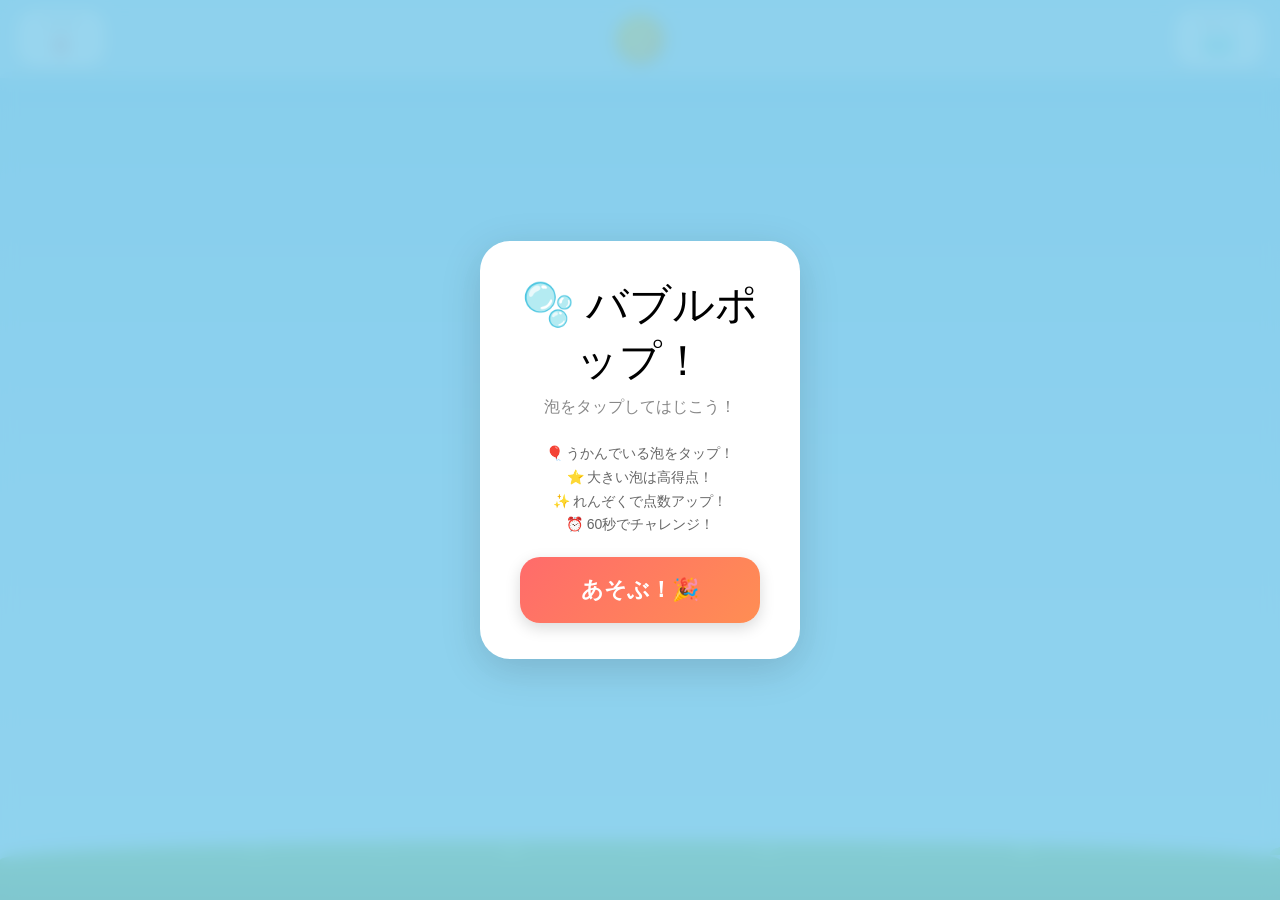
==== index.html @ 25ebb333 "子供向けバブルポップゲームを追加 スマホで遊べるタップ式ゲーム。60秒制限・5段階レベル・ コンボボーナス・ベストスコア保存機能付き。  https://claude.ai/code/session_" ====
<!DOCTYPE html>
<html lang="ja">
<head>
  <meta charset="UTF-8">
  <meta name="viewport" content="width=device-width, initial-scale=1.0, maximum-scale=1.0, user-scalable=no">
  <title>バブルポップ！</title>
  <style>
    * {
      margin: 0;
      padding: 0;
      box-sizing: border-box;
      -webkit-tap-highlight-color: transparent;
      user-select: none;
    }

    body {
      overflow: hidden;
      background: linear-gradient(180deg, #87CEEB 0%, #B0E0FF 50%, #C8F0FF 100%);
      font-family: 'Comic Sans MS', 'Chalkboard SE', cursive, sans-serif;
      height: 100dvh;
      width: 100vw;
    }

    #game-container {
      position: relative;
      width: 100vw;
      height: 100dvh;
      overflow: hidden;
    }

    /* 雲の背景 */
    .cloud {
      position: absolute;
      background: white;
      border-radius: 50px;
      opacity: 0.7;
      animation: driftCloud linear infinite;
    }
    .cloud::before, .cloud::after {
      content: '';
      position: absolute;
      background: white;
      border-radius: 50%;
    }
    .cloud::before {
      width: 60%;
      height: 180%;
      top: -70%;
      left: 15%;
    }
    .cloud::after {
      width: 40%;
      height: 140%;
      top: -55%;
      right: 15%;
    }
    @keyframes driftCloud {
      from { transform: translateX(-200px); }
      to   { transform: translateX(calc(100vw + 200px)); }
    }

    /* HUDバー */
    #hud {
      position: absolute;
      top: 0;
      left: 0;
      right: 0;
      z-index: 100;
      display: flex;
      justify-content: space-between;
      align-items: center;
      padding: 10px 16px;
      background: rgba(255,255,255,0.4);
      backdrop-filter: blur(6px);
    }
    #score-box, #timer-box {
      background: white;
      border-radius: 20px;
      padding: 6px 18px;
      box-shadow: 0 3px 8px rgba(0,0,0,0.15);
      text-align: center;
      min-width: 90px;
    }
    .hud-label {
      font-size: 11px;
      color: #888;
      font-weight: bold;
      text-transform: uppercase;
      letter-spacing: 1px;
    }
    #score {
      font-size: 28px;
      font-weight: bold;
      color: #FF6B6B;
      line-height: 1.1;
    }
    #timer {
      font-size: 28px;
      font-weight: bold;
      color: #4ECDC4;
      line-height: 1.1;
    }
    #timer.urgent {
      color: #FF3B3B;
      animation: pulse 0.5s infinite alternate;
    }
    @keyframes pulse {
      from { transform: scale(1); }
      to   { transform: scale(1.2); }
    }

    /* レベルバッジ */
    #level-badge {
      background: linear-gradient(135deg, #FFD700, #FFA500);
      color: white;
      border-radius: 50%;
      width: 48px;
      height: 48px;
      display: flex;
      flex-direction: column;
      align-items: center;
      justify-content: center;
      box-shadow: 0 3px 8px rgba(0,0,0,0.2);
      font-size: 9px;
      font-weight: bold;
    }
    #level-num {
      font-size: 18px;
      line-height: 1;
    }

    /* 泡 */
    .bubble {
      position: absolute;
      border-radius: 50%;
      cursor: pointer;
      display: flex;
      align-items: center;
      justify-content: center;
      font-size: 2em;
      box-shadow: inset -4px -4px 12px rgba(255,255,255,0.6),
                  inset 4px 4px 12px rgba(0,0,0,0.08),
                  0 4px 15px rgba(0,0,0,0.12);
      transition: transform 0.1s;
      animation: floatUp linear forwards;
      will-change: transform;
    }
    .bubble:active {
      transform: scale(0.9);
    }
    @keyframes floatUp {
      0%   { bottom: -120px; opacity: 0; }
      10%  { opacity: 1; }
      90%  { opacity: 1; }
      100% { bottom: 110%; opacity: 0; }
    }

    /* ポップエフェクト */
    .pop-effect {
      position: absolute;
      pointer-events: none;
      font-size: 2em;
      z-index: 200;
      animation: popOut 0.6s ease-out forwards;
    }
    @keyframes popOut {
      0%   { transform: scale(0.5); opacity: 1; }
      60%  { transform: scale(1.5); opacity: 1; }
      100% { transform: scale(2); opacity: 0; }
    }
    .score-pop {
      position: absolute;
      pointer-events: none;
      font-size: 22px;
      font-weight: bold;
      color: #FF6B6B;
      text-shadow: 0 2px 4px rgba(0,0,0,0.3);
      z-index: 201;
      animation: scoreFly 0.8s ease-out forwards;
    }
    @keyframes scoreFly {
      0%   { transform: translateY(0) scale(1); opacity: 1; }
      100% { transform: translateY(-60px) scale(1.3); opacity: 0; }
    }

    /* スタート画面 */
    #start-screen, #gameover-screen {
      position: absolute;
      inset: 0;
      z-index: 300;
      display: flex;
      flex-direction: column;
      align-items: center;
      justify-content: center;
      background: rgba(135, 206, 235, 0.85);
      backdrop-filter: blur(8px);
    }
    .screen-card {
      background: white;
      border-radius: 30px;
      padding: 36px 40px;
      text-align: center;
      box-shadow: 0 10px 40px rgba(0,0,0,0.15);
      max-width: 320px;
      width: 88%;
    }
    .screen-title {
      font-size: 42px;
      margin-bottom: 8px;
    }
    .screen-subtitle {
      font-size: 16px;
      color: #888;
      margin-bottom: 24px;
    }
    .big-btn {
      display: block;
      width: 100%;
      padding: 18px;
      border: none;
      border-radius: 20px;
      font-size: 22px;
      font-family: inherit;
      font-weight: bold;
      cursor: pointer;
      margin-top: 12px;
      box-shadow: 0 5px 15px rgba(0,0,0,0.15);
      transition: transform 0.1s, box-shadow 0.1s;
    }
    .big-btn:active {
      transform: scale(0.97);
      box-shadow: 0 2px 8px rgba(0,0,0,0.15);
    }
    .btn-start {
      background: linear-gradient(135deg, #FF6B6B, #FF8E53);
      color: white;
    }
    .btn-retry {
      background: linear-gradient(135deg, #4ECDC4, #44A9A2);
      color: white;
    }
    .result-score {
      font-size: 56px;
      font-weight: bold;
      color: #FF6B6B;
      line-height: 1;
    }
    .result-label {
      font-size: 14px;
      color: #aaa;
      margin-bottom: 4px;
    }
    .result-best {
      font-size: 18px;
      color: #FFD700;
      margin: 8px 0 0;
    }
    .medal {
      font-size: 48px;
      margin: 8px 0;
    }
    .instructions {
      font-size: 14px;
      color: #666;
      line-height: 1.7;
      margin: 12px 0 20px;
    }

    /* コンボ表示 */
    #combo-display {
      position: absolute;
      top: 80px;
      left: 50%;
      transform: translateX(-50%);
      z-index: 150;
      font-size: 28px;
      font-weight: bold;
      color: #FF6B6B;
      text-shadow: 0 2px 8px rgba(0,0,0,0.2);
      pointer-events: none;
      opacity: 0;
      transition: opacity 0.3s;
    }
    #combo-display.show {
      opacity: 1;
    }

    /* 草地 */
    #grass {
      position: absolute;
      bottom: 0;
      left: 0;
      right: 0;
      height: 60px;
      background: linear-gradient(180deg, #7EC850 0%, #5BA032 100%);
      border-radius: 50% 50% 0 0 / 20px 20px 0 0;
      z-index: 50;
    }
    #grass::before {
      content: '';
      position: absolute;
      top: -15px;
      left: 0; right: 0;
      height: 30px;
      background: radial-gradient(ellipse 20px 15px at 10% 100%, #7EC850 50%, transparent 51%),
                  radial-gradient(ellipse 20px 15px at 20% 100%, #8ED860 50%, transparent 51%),
                  radial-gradient(ellipse 20px 15px at 30% 100%, #7EC850 50%, transparent 51%),
                  radial-gradient(ellipse 20px 15px at 40% 100%, #9AE870 50%, transparent 51%),
                  radial-gradient(ellipse 20px 15px at 50% 100%, #7EC850 50%, transparent 51%),
                  radial-gradient(ellipse 20px 15px at 60% 100%, #8ED860 50%, transparent 51%),
                  radial-gradient(ellipse 20px 15px at 70% 100%, #7EC850 50%, transparent 51%),
                  radial-gradient(ellipse 20px 15px at 80% 100%, #9AE870 50%, transparent 51%),
                  radial-gradient(ellipse 20px 15px at 90% 100%, #7EC850 50%, transparent 51%),
                  radial-gradient(ellipse 20px 15px at 100% 100%, #8ED860 50%, transparent 51%);
    }
  </style>
</head>
<body>
<div id="game-container">

  <!-- 草地 -->
  <div id="grass"></div>

  <!-- HUD -->
  <div id="hud">
    <div id="score-box">
      <div class="hud-label">スコア</div>
      <div id="score">0</div>
    </div>
    <div id="level-badge">
      <div style="font-size:9px">Lv</div>
      <div id="level-num">1</div>
    </div>
    <div id="timer-box">
      <div class="hud-label">のこり</div>
      <div id="timer">60</div>
    </div>
  </div>

  <!-- コンボ -->
  <div id="combo-display"></div>

  <!-- スタート画面 -->
  <div id="start-screen">
    <div class="screen-card">
      <div class="screen-title">🫧 バブルポップ！</div>
      <div class="screen-subtitle">泡をタップしてはじこう！</div>
      <div class="instructions">
        🎈 うかんでいる泡をタップ！<br>
        ⭐ 大きい泡は高得点！<br>
        ✨ れんぞくで点数アップ！<br>
        ⏰ 60秒でチャレンジ！
      </div>
      <button class="big-btn btn-start" onclick="startGame()">あそぶ！🎉</button>
    </div>
  </div>

  <!-- ゲームオーバー画面 -->
  <div id="gameover-screen" style="display:none">
    <div class="screen-card">
      <div class="medal" id="result-medal">🥇</div>
      <div class="result-label">スコア</div>
      <div class="result-score" id="result-score">0</div>
      <div class="result-best" id="result-best"></div>
      <button class="big-btn btn-retry" onclick="startGame()">もう一度！🔄</button>
      <button class="big-btn btn-start" style="margin-top:8px;background:linear-gradient(135deg,#FF6B6B,#FF8E53)" onclick="showStart()">タイトルへ 🏠</button>
    </div>
  </div>

</div>

<script>
// ── 定数 ──────────────────────────────────────────
const GAME_TIME = 60;
const EMOJIS = ['🌸','⭐','🍭','🌈','🦋','🐸','🌻','🍎','🐶','🐱','🎀','🍩','🦄','🎸','🏀'];
const BUBBLE_COLORS = [
  ['#FF6B6B','#FF8E8E'],['#FFD700','#FFE566'],['#4ECDC4','#7EDEDA'],
  ['#FF9F7F','#FFBE9F'],['#C77DFF','#D9A0FF'],['#74D7CB','#9FE5DF'],
  ['#FF85A2','#FFB3C6'],['#5BC8F5','#8CDBF8'],
];

// ── 状態 ──────────────────────────────────────────
let score = 0, timeLeft = GAME_TIME, level = 1;
let timerInterval = null, spawnInterval = null;
let bubbles = [], combo = 0, comboTimer = null;
let bestScore = parseInt(localStorage.getItem('bubbleBest') || '0');
let running = false;

// ── AudioContext（サウンド） ───────────────────────
let audioCtx = null;
function getAudio() {
  if (!audioCtx) audioCtx = new (window.AudioContext || window.webkitAudioContext)();
  return audioCtx;
}
function playPop(freq = 600) {
  try {
    const ctx = getAudio();
    const osc = ctx.createOscillator();
    const gain = ctx.createGain();
    osc.connect(gain); gain.connect(ctx.destination);
    osc.type = 'sine';
    osc.frequency.setValueAtTime(freq, ctx.currentTime);
    osc.frequency.exponentialRampToValueAtTime(freq * 1.8, ctx.currentTime + 0.05);
    gain.gain.setValueAtTime(0.3, ctx.currentTime);
    gain.gain.exponentialRampToValueAtTime(0.001, ctx.currentTime + 0.2);
    osc.start(ctx.currentTime);
    osc.stop(ctx.currentTime + 0.2);
  } catch {}
}
function playCombo() {
  try {
    const ctx = getAudio();
    [523, 659, 784, 1047].forEach((f, i) => {
      const osc = ctx.createOscillator();
      const gain = ctx.createGain();
      osc.connect(gain); gain.connect(ctx.destination);
      osc.type = 'triangle';
      osc.frequency.setValueAtTime(f, ctx.currentTime + i * 0.07);
      gain.gain.setValueAtTime(0.2, ctx.currentTime + i * 0.07);
      gain.gain.exponentialRampToValueAtTime(0.001, ctx.currentTime + i * 0.07 + 0.15);
      osc.start(ctx.currentTime + i * 0.07);
      osc.stop(ctx.currentTime + i * 0.07 + 0.15);
    });
  } catch {}
}
function playGameOver() {
  try {
    const ctx = getAudio();
    [523, 415, 330, 262].forEach((f, i) => {
      const osc = ctx.createOscillator();
      const gain = ctx.createGain();
      osc.connect(gain); gain.connect(ctx.destination);
      osc.type = 'sawtooth';
      osc.frequency.setValueAtTime(f, ctx.currentTime + i * 0.15);
      gain.gain.setValueAtTime(0.15, ctx.currentTime + i * 0.15);
      gain.gain.exponentialRampToValueAtTime(0.001, ctx.currentTime + i * 0.15 + 0.3);
      osc.start(ctx.currentTime + i * 0.15);
      osc.stop(ctx.currentTime + i * 0.15 + 0.3);
    });
  } catch {}
}

// ── 雲生成 ────────────────────────────────────────
function makeClouds() {
  for (let i = 0; i < 4; i++) {
    const c = document.createElement('div');
    c.className = 'cloud';
    const w = 80 + Math.random() * 80;
    c.style.cssText = `
      width:${w}px; height:${w * 0.35}px;
      top:${10 + Math.random() * 30}%;
      left:-${w + 20}px;
      animation-duration:${20 + Math.random() * 20}s;
      animation-delay:${-Math.random() * 20}s;
    `;
    document.getElementById('game-container').appendChild(c);
  }
}
makeClouds();

// ── ゲーム開始 ────────────────────────────────────
function startGame() {
  score = 0; timeLeft = GAME_TIME; level = 1; combo = 0;
  running = true;
  document.getElementById('score').textContent = '0';
  document.getElementById('timer').textContent = GAME_TIME;
  document.getElementById('timer').classList.remove('urgent');
  document.getElementById('level-num').textContent = '1';
  document.getElementById('start-screen').style.display = 'none';
  document.getElementById('gameover-screen').style.display = 'none';

  // 既存の泡を削除
  document.querySelectorAll('.bubble').forEach(b => b.remove());
  bubbles = [];

  clearInterval(timerInterval);
  clearInterval(spawnInterval);

  timerInterval = setInterval(tickTimer, 1000);
  scheduleSpawn();
}

function showStart() {
  running = false;
  clearInterval(timerInterval);
  clearInterval(spawnInterval);
  document.querySelectorAll('.bubble').forEach(b => b.remove());
  bubbles = [];
  document.getElementById('gameover-screen').style.display = 'none';
  document.getElementById('start-screen').style.display = 'flex';
}

// ── タイマー ──────────────────────────────────────
function tickTimer() {
  timeLeft--;
  const el = document.getElementById('timer');
  el.textContent = timeLeft;
  if (timeLeft <= 10) el.classList.add('urgent');
  updateLevel();
  if (timeLeft <= 0) endGame();
}

function updateLevel() {
  level = Math.min(5, Math.floor((GAME_TIME - timeLeft) / 15) + 1);
  document.getElementById('level-num').textContent = level;
}

// ── 泡スポーン ────────────────────────────────────
function scheduleSpawn() {
  spawnBubble();
  const delay = Math.max(400, 1200 - level * 150);
  spawnInterval = setTimeout(() => {
    if (running) scheduleSpawn();
  }, delay + Math.random() * 300);
}

function spawnBubble() {
  if (!running) return;
  const container = document.getElementById('game-container');
  const size = pickSize();
  const [c1, c2] = BUBBLE_COLORS[Math.floor(Math.random() * BUBBLE_COLORS.length)];
  const emoji = EMOJIS[Math.floor(Math.random() * EMOJIS.length)];
  const duration = Math.max(2.5, 6 - level * 0.5) + Math.random() * 2;
  const leftPct = 5 + Math.random() * 80;

  const b = document.createElement('div');
  b.className = 'bubble';
  b.style.cssText = `
    width:${size}px; height:${size}px;
    left:${leftPct}%;
    background: radial-gradient(circle at 35% 35%, white 0%, ${c1} 40%, ${c2} 100%);
    font-size:${size * 0.42}px;
    animation-duration:${duration}s;
  `;
  b.textContent = emoji;
  b.dataset.points = sizeToPoints(size);
  b.addEventListener('pointerdown', onBubblePop, { passive: true });
  b.addEventListener('animationend', () => {
    b.remove();
    bubbles = bubbles.filter(x => x !== b);
    if (running && combo > 0) {
      combo = 0;
      showCombo(0);
    }
  });

  container.appendChild(b);
  bubbles.push(b);
}

function pickSize() {
  const rand = Math.random();
  if (rand < 0.15) return 90 + Math.floor(Math.random() * 30); // 大 (少ない)
  if (rand < 0.55) return 60 + Math.floor(Math.random() * 20); // 中
  return 40 + Math.floor(Math.random() * 15);                   // 小 (多い)
}

function sizeToPoints(size) {
  if (size >= 90) return 1;
  if (size >= 60) return 3;
  return 5;
}

// ── 泡をタップ ────────────────────────────────────
function onBubblePop(e) {
  e.stopPropagation();
  if (!running) return;
  const b = e.currentTarget;
  const rect = b.getBoundingClientRect();
  const cx = rect.left + rect.width / 2;
  const cy = rect.top + rect.height / 2;

  b.removeEventListener('pointerdown', onBubblePop);
  b.remove();
  bubbles = bubbles.filter(x => x !== b);

  combo++;
  clearTimeout(comboTimer);
  comboTimer = setTimeout(() => { combo = 0; showCombo(0); }, 1200);

  const pts = parseInt(b.dataset.points) * (combo >= 5 ? 3 : combo >= 3 ? 2 : 1);
  score += pts;
  document.getElementById('score').textContent = score;

  // エフェクト
  showPopEffect(cx, cy, b.textContent);
  showScorePop(cx, cy, pts, combo);
  playPop(400 + combo * 40);

  if (combo >= 3) {
    showCombo(combo);
    if (combo % 3 === 0) playCombo();
  }
}

function showPopEffect(x, y, emoji) {
  const el = document.createElement('div');
  el.className = 'pop-effect';
  el.textContent = emoji;
  el.style.cssText = `left:${x - 20}px; top:${y - 20}px;`;
  document.getElementById('game-container').appendChild(el);
  el.addEventListener('animationend', () => el.remove());
}

function showScorePop(x, y, pts, combo) {
  const el = document.createElement('div');
  el.className = 'score-pop';
  const bonus = combo >= 5 ? ' x3🔥' : combo >= 3 ? ' x2✨' : '';
  el.textContent = `+${pts}${bonus}`;
  el.style.cssText = `left:${x - 20}px; top:${y - 30}px;`;
  if (combo >= 3) {
    el.style.color = combo >= 5 ? '#FF3B3B' : '#FF9F00';
    el.style.fontSize = '26px';
  }
  document.getElementById('game-container').appendChild(el);
  el.addEventListener('animationend', () => el.remove());
}

function showCombo(n) {
  const el = document.getElementById('combo-display');
  if (n < 3) { el.classList.remove('show'); return; }
  el.textContent = n >= 10 ? `🔥 ${n} コンボ！！` : n >= 5 ? `✨ ${n} コンボ！` : `${n} コンボ`;
  el.classList.add('show');
}

// ── ゲーム終了 ────────────────────────────────────
function endGame() {
  running = false;
  clearInterval(timerInterval);
  clearInterval(spawnInterval);
  playGameOver();

  const isNew = score > bestScore;
  if (isNew) {
    bestScore = score;
    localStorage.setItem('bubbleBest', bestScore);
  }

  document.getElementById('result-score').textContent = score;
  document.getElementById('result-best').textContent =
    isNew ? `🎊 新記録！` : `ベスト: ${bestScore}`;
  document.getElementById('result-medal').textContent =
    score >= 300 ? '🥇' : score >= 150 ? '🥈' : score >= 50 ? '🥉' : '🎮';

  setTimeout(() => {
    document.getElementById('gameover-screen').style.display = 'flex';
  }, 600);
}
</script>
</body>
</html>
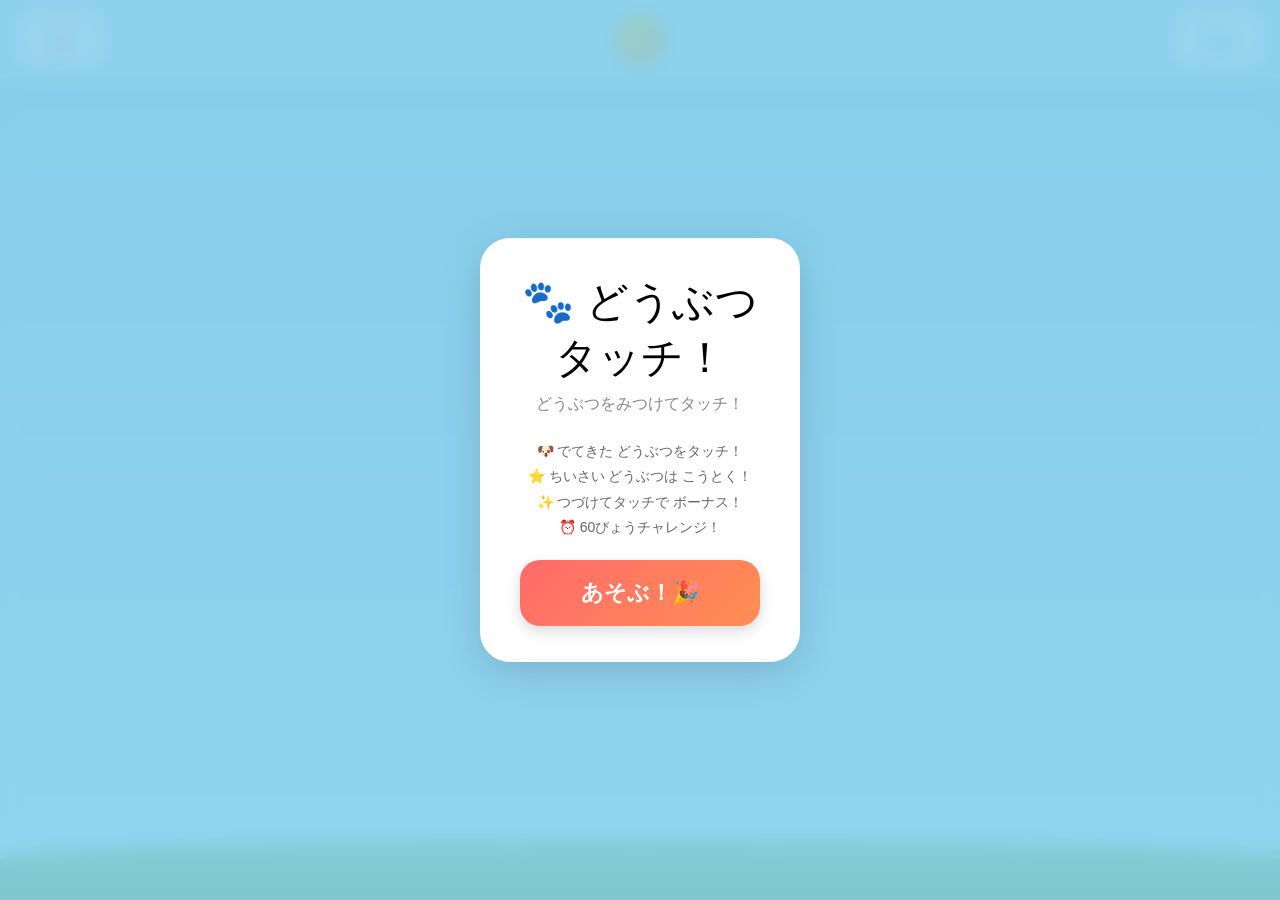
==== commit 67c0fdac: "泡タップ→動物タッチゲームにリニューアル 30種類の動物絵文字カードが跳ねながら登場し、 タップするとハートが飛び散るエフェクトに変更。 動物名（ひらがな）をカードに表示。  https://clau" ====
--- a/index.html
+++ b/index.html
@@ -3,7 +3,7 @@
 <head>
   <meta charset="UTF-8">
   <meta name="viewport" content="width=device-width, initial-scale=1.0, maximum-scale=1.0, user-scalable=no">
-  <title>バブルポップ！</title>
+  <title>どうぶつタッチ！</title>
   <style>
     * {
       margin: 0;
@@ -43,16 +43,12 @@
       border-radius: 50%;
     }
     .cloud::before {
-      width: 60%;
-      height: 180%;
-      top: -70%;
-      left: 15%;
+      width: 60%; height: 180%;
+      top: -70%; left: 15%;
     }
     .cloud::after {
-      width: 40%;
-      height: 140%;
-      top: -55%;
-      right: 15%;
+      width: 40%; height: 140%;
+      top: -55%; right: 15%;
     }
     @keyframes driftCloud {
       from { transform: translateX(-200px); }
@@ -62,9 +58,7 @@
     /* HUDバー */
     #hud {
       position: absolute;
-      top: 0;
-      left: 0;
-      right: 0;
+      top: 0; left: 0; right: 0;
       z-index: 100;
       display: flex;
       justify-content: space-between;
@@ -114,8 +108,7 @@
       background: linear-gradient(135deg, #FFD700, #FFA500);
       color: white;
       border-radius: 50%;
-      width: 48px;
-      height: 48px;
+      width: 48px; height: 48px;
       display: flex;
       flex-direction: column;
       align-items: center;
@@ -124,49 +117,70 @@
       font-size: 9px;
       font-weight: bold;
     }
-    #level-num {
-      font-size: 18px;
-      line-height: 1;
-    }
-
-    /* 泡 */
-    .bubble {
-      position: absolute;
-      border-radius: 50%;
+    #level-num { font-size: 18px; line-height: 1; }
+
+    /* 動物カード */
+    .animal-card {
+      position: absolute;
+      border-radius: 20px;
       cursor: pointer;
       display: flex;
+      flex-direction: column;
       align-items: center;
       justify-content: center;
-      font-size: 2em;
-      box-shadow: inset -4px -4px 12px rgba(255,255,255,0.6),
-                  inset 4px 4px 12px rgba(0,0,0,0.08),
-                  0 4px 15px rgba(0,0,0,0.12);
+      background: white;
+      box-shadow: 0 6px 20px rgba(0,0,0,0.18);
       transition: transform 0.1s;
-      animation: floatUp linear forwards;
+      animation: jumpIn ease-out forwards;
       will-change: transform;
-    }
-    .bubble:active {
-      transform: scale(0.9);
-    }
-    @keyframes floatUp {
-      0%   { bottom: -120px; opacity: 0; }
-      10%  { opacity: 1; }
-      90%  { opacity: 1; }
+      padding: 6px 4px 4px;
+      gap: 2px;
+    }
+    .animal-card:active {
+      transform: scale(0.88) rotate(-3deg);
+    }
+    .animal-emoji {
+      line-height: 1;
+    }
+    .animal-name {
+      font-weight: bold;
+      color: #555;
+      white-space: nowrap;
+    }
+
+    @keyframes jumpIn {
+      0%   { bottom: -140px; opacity: 0; transform: scale(0.5) rotate(-8deg); }
+      12%  { opacity: 1; transform: scale(1.15) rotate(4deg); }
+      22%  { transform: scale(0.95) rotate(-2deg); }
+      30%  { transform: scale(1.05) rotate(1deg); }
+      38%  { transform: scale(1) rotate(0deg); }
+      80%  { opacity: 1; }
       100% { bottom: 110%; opacity: 0; }
     }
 
-    /* ポップエフェクト */
-    .pop-effect {
+    /* タップエフェクト */
+    .heart-particle {
       position: absolute;
       pointer-events: none;
-      font-size: 2em;
       z-index: 200;
-      animation: popOut 0.6s ease-out forwards;
-    }
-    @keyframes popOut {
-      0%   { transform: scale(0.5); opacity: 1; }
-      60%  { transform: scale(1.5); opacity: 1; }
-      100% { transform: scale(2); opacity: 0; }
+      font-size: 22px;
+      animation: heartFly 0.7s ease-out forwards;
+    }
+    @keyframes heartFly {
+      0%   { transform: translate(0, 0) scale(0.5); opacity: 1; }
+      100% { transform: translate(var(--dx), var(--dy)) scale(1.2); opacity: 0; }
+    }
+    .animal-tap-effect {
+      position: absolute;
+      pointer-events: none;
+      z-index: 200;
+      font-size: 2.2em;
+      animation: tapBurst 0.55s ease-out forwards;
+    }
+    @keyframes tapBurst {
+      0%   { transform: scale(0.6); opacity: 1; }
+      50%  { transform: scale(1.6); opacity: 1; }
+      100% { transform: scale(2.2); opacity: 0; }
     }
     .score-pop {
       position: absolute;
@@ -176,14 +190,14 @@
       color: #FF6B6B;
       text-shadow: 0 2px 4px rgba(0,0,0,0.3);
       z-index: 201;
-      animation: scoreFly 0.8s ease-out forwards;
+      animation: scoreFly 0.9s ease-out forwards;
     }
     @keyframes scoreFly {
       0%   { transform: translateY(0) scale(1); opacity: 1; }
-      100% { transform: translateY(-60px) scale(1.3); opacity: 0; }
-    }
-
-    /* スタート画面 */
+      100% { transform: translateY(-65px) scale(1.3); opacity: 0; }
+    }
+
+    /* スタート画面 / ゲームオーバー画面 */
     #start-screen, #gameover-screen {
       position: absolute;
       inset: 0;
@@ -204,15 +218,8 @@
       max-width: 320px;
       width: 88%;
     }
-    .screen-title {
-      font-size: 42px;
-      margin-bottom: 8px;
-    }
-    .screen-subtitle {
-      font-size: 16px;
-      color: #888;
-      margin-bottom: 24px;
-    }
+    .screen-title  { font-size: 42px; margin-bottom: 8px; }
+    .screen-subtitle { font-size: 16px; color: #888; margin-bottom: 24px; }
     .big-btn {
       display: block;
       width: 100%;
@@ -227,50 +234,19 @@
       box-shadow: 0 5px 15px rgba(0,0,0,0.15);
       transition: transform 0.1s, box-shadow 0.1s;
     }
-    .big-btn:active {
-      transform: scale(0.97);
-      box-shadow: 0 2px 8px rgba(0,0,0,0.15);
-    }
-    .btn-start {
-      background: linear-gradient(135deg, #FF6B6B, #FF8E53);
-      color: white;
-    }
-    .btn-retry {
-      background: linear-gradient(135deg, #4ECDC4, #44A9A2);
-      color: white;
-    }
-    .result-score {
-      font-size: 56px;
-      font-weight: bold;
-      color: #FF6B6B;
-      line-height: 1;
-    }
-    .result-label {
-      font-size: 14px;
-      color: #aaa;
-      margin-bottom: 4px;
-    }
-    .result-best {
-      font-size: 18px;
-      color: #FFD700;
-      margin: 8px 0 0;
-    }
-    .medal {
-      font-size: 48px;
-      margin: 8px 0;
-    }
-    .instructions {
-      font-size: 14px;
-      color: #666;
-      line-height: 1.7;
-      margin: 12px 0 20px;
-    }
+    .big-btn:active { transform: scale(0.97); box-shadow: 0 2px 8px rgba(0,0,0,0.15); }
+    .btn-start { background: linear-gradient(135deg, #FF6B6B, #FF8E53); color: white; }
+    .btn-retry { background: linear-gradient(135deg, #4ECDC4, #44A9A2); color: white; }
+    .result-score { font-size: 56px; font-weight: bold; color: #FF6B6B; line-height: 1; }
+    .result-label { font-size: 14px; color: #aaa; margin-bottom: 4px; }
+    .result-best  { font-size: 18px; color: #FFD700; margin: 8px 0 0; }
+    .medal        { font-size: 48px; margin: 8px 0; }
+    .instructions { font-size: 14px; color: #666; line-height: 1.8; margin: 12px 0 20px; }
 
     /* コンボ表示 */
     #combo-display {
       position: absolute;
-      top: 80px;
-      left: 50%;
+      top: 80px; left: 50%;
       transform: translateX(-50%);
       z-index: 150;
       font-size: 28px;
@@ -280,17 +256,14 @@
       pointer-events: none;
       opacity: 0;
       transition: opacity 0.3s;
-    }
-    #combo-display.show {
-      opacity: 1;
-    }
+      white-space: nowrap;
+    }
+    #combo-display.show { opacity: 1; }
 
     /* 草地 */
     #grass {
       position: absolute;
-      bottom: 0;
-      left: 0;
-      right: 0;
+      bottom: 0; left: 0; right: 0;
       height: 60px;
       background: linear-gradient(180deg, #7EC850 0%, #5BA032 100%);
       border-radius: 50% 50% 0 0 / 20px 20px 0 0;
@@ -299,29 +272,27 @@
     #grass::before {
       content: '';
       position: absolute;
-      top: -15px;
-      left: 0; right: 0;
+      top: -15px; left: 0; right: 0;
       height: 30px;
-      background: radial-gradient(ellipse 20px 15px at 10% 100%, #7EC850 50%, transparent 51%),
-                  radial-gradient(ellipse 20px 15px at 20% 100%, #8ED860 50%, transparent 51%),
-                  radial-gradient(ellipse 20px 15px at 30% 100%, #7EC850 50%, transparent 51%),
-                  radial-gradient(ellipse 20px 15px at 40% 100%, #9AE870 50%, transparent 51%),
-                  radial-gradient(ellipse 20px 15px at 50% 100%, #7EC850 50%, transparent 51%),
-                  radial-gradient(ellipse 20px 15px at 60% 100%, #8ED860 50%, transparent 51%),
-                  radial-gradient(ellipse 20px 15px at 70% 100%, #7EC850 50%, transparent 51%),
-                  radial-gradient(ellipse 20px 15px at 80% 100%, #9AE870 50%, transparent 51%),
-                  radial-gradient(ellipse 20px 15px at 90% 100%, #7EC850 50%, transparent 51%),
-                  radial-gradient(ellipse 20px 15px at 100% 100%, #8ED860 50%, transparent 51%);
+      background:
+        radial-gradient(ellipse 20px 15px at 10%  100%, #7EC850 50%, transparent 51%),
+        radial-gradient(ellipse 20px 15px at 20%  100%, #8ED860 50%, transparent 51%),
+        radial-gradient(ellipse 20px 15px at 30%  100%, #7EC850 50%, transparent 51%),
+        radial-gradient(ellipse 20px 15px at 40%  100%, #9AE870 50%, transparent 51%),
+        radial-gradient(ellipse 20px 15px at 50%  100%, #7EC850 50%, transparent 51%),
+        radial-gradient(ellipse 20px 15px at 60%  100%, #8ED860 50%, transparent 51%),
+        radial-gradient(ellipse 20px 15px at 70%  100%, #7EC850 50%, transparent 51%),
+        radial-gradient(ellipse 20px 15px at 80%  100%, #9AE870 50%, transparent 51%),
+        radial-gradient(ellipse 20px 15px at 90%  100%, #7EC850 50%, transparent 51%),
+        radial-gradient(ellipse 20px 15px at 100% 100%, #8ED860 50%, transparent 51%);
     }
   </style>
 </head>
 <body>
 <div id="game-container">
 
-  <!-- 草地 -->
   <div id="grass"></div>
 
-  <!-- HUD -->
   <div id="hud">
     <div id="score-box">
       <div class="hud-label">スコア</div>
@@ -337,19 +308,18 @@
     </div>
   </div>
 
-  <!-- コンボ -->
   <div id="combo-display"></div>
 
   <!-- スタート画面 -->
   <div id="start-screen">
     <div class="screen-card">
-      <div class="screen-title">🫧 バブルポップ！</div>
-      <div class="screen-subtitle">泡をタップしてはじこう！</div>
+      <div class="screen-title">🐾 どうぶつタッチ！</div>
+      <div class="screen-subtitle">どうぶつをみつけてタッチ！</div>
       <div class="instructions">
-        🎈 うかんでいる泡をタップ！<br>
-        ⭐ 大きい泡は高得点！<br>
-        ✨ れんぞくで点数アップ！<br>
-        ⏰ 60秒でチャレンジ！
+        🐶 でてきた どうぶつをタッチ！<br>
+        ⭐ ちいさい どうぶつは こうとく！<br>
+        ✨ つづけてタッチで ボーナス！<br>
+        ⏰ 60びょうチャレンジ！
       </div>
       <button class="big-btn btn-start" onclick="startGame()">あそぶ！🎉</button>
     </div>
@@ -372,27 +342,43 @@
 <script>
 // ── 定数 ──────────────────────────────────────────
 const GAME_TIME = 60;
-const EMOJIS = ['🌸','⭐','🍭','🌈','🦋','🐸','🌻','🍎','🐶','🐱','🎀','🍩','🦄','🎸','🏀'];
-const BUBBLE_COLORS = [
-  ['#FF6B6B','#FF8E8E'],['#FFD700','#FFE566'],['#4ECDC4','#7EDEDA'],
-  ['#FF9F7F','#FFBE9F'],['#C77DFF','#D9A0FF'],['#74D7CB','#9FE5DF'],
-  ['#FF85A2','#FFB3C6'],['#5BC8F5','#8CDBF8'],
+
+const ANIMALS = [
+  '🐶','🐱','🐭','🐰','🦊','🐻','🐼','🐨','🐯','🦁',
+  '🐮','🐷','🐸','🐵','🐔','🐧','🦆','🦋','🐢','🐬',
+  '🦓','🦒','🐘','🦜','🦔','🐇','🦉','🐺','🐴','🦕',
 ];
+
+const ANIMAL_NAMES = {
+  '🐶':'いぬ','🐱':'ねこ','🐭':'ねずみ','🐰':'うさぎ','🦊':'きつね',
+  '🐻':'くま','🐼':'パンダ','🐨':'コアラ','🐯':'とら','🦁':'らいおん',
+  '🐮':'うし','🐷':'ぶた','🐸':'かえる','🐵':'さる','🐔':'にわとり',
+  '🐧':'ペンギン','🦆':'あひる','🦋':'ちょうちょ','🐢':'かめ','🐬':'いるか',
+  '🦓':'しまうま','🦒':'きりん','🐘':'ぞう','🦜':'おうむ','🦔':'ハリネズミ',
+  '🐇':'うさぎ','🦉':'ふくろう','🐺':'おおかみ','🐴':'うま','🦕':'きょうりゅう',
+};
+
+const CARD_BORDER_COLORS = [
+  '#FF6B6B','#FFD700','#4ECDC4','#FF9F7F',
+  '#C77DFF','#5BC8F5','#FF85A2','#7EC850',
+];
+
+const HEART_PARTICLES = ['❤️','🧡','💛','💚','💙','💜','⭐','✨'];
 
 // ── 状態 ──────────────────────────────────────────
 let score = 0, timeLeft = GAME_TIME, level = 1;
-let timerInterval = null, spawnInterval = null;
-let bubbles = [], combo = 0, comboTimer = null;
-let bestScore = parseInt(localStorage.getItem('bubbleBest') || '0');
+let timerInterval = null, spawnTimeout = null;
+let cards = [], combo = 0, comboTimer = null;
+let bestScore = parseInt(localStorage.getItem('animalBest') || '0');
 let running = false;
 
-// ── AudioContext（サウンド） ───────────────────────
+// ── AudioContext ───────────────────────────────────
 let audioCtx = null;
 function getAudio() {
   if (!audioCtx) audioCtx = new (window.AudioContext || window.webkitAudioContext)();
   return audioCtx;
 }
-function playPop(freq = 600) {
+function playTap(freq = 600) {
   try {
     const ctx = getAudio();
     const osc = ctx.createOscillator();
@@ -400,11 +386,11 @@
     osc.connect(gain); gain.connect(ctx.destination);
     osc.type = 'sine';
     osc.frequency.setValueAtTime(freq, ctx.currentTime);
-    osc.frequency.exponentialRampToValueAtTime(freq * 1.8, ctx.currentTime + 0.05);
+    osc.frequency.exponentialRampToValueAtTime(freq * 2, ctx.currentTime + 0.08);
     gain.gain.setValueAtTime(0.3, ctx.currentTime);
-    gain.gain.exponentialRampToValueAtTime(0.001, ctx.currentTime + 0.2);
+    gain.gain.exponentialRampToValueAtTime(0.001, ctx.currentTime + 0.25);
     osc.start(ctx.currentTime);
-    osc.stop(ctx.currentTime + 0.2);
+    osc.stop(ctx.currentTime + 0.25);
   } catch {}
 }
 function playCombo() {
@@ -469,12 +455,11 @@
   document.getElementById('start-screen').style.display = 'none';
   document.getElementById('gameover-screen').style.display = 'none';
 
-  // 既存の泡を削除
-  document.querySelectorAll('.bubble').forEach(b => b.remove());
-  bubbles = [];
+  document.querySelectorAll('.animal-card').forEach(b => b.remove());
+  cards = [];
 
   clearInterval(timerInterval);
-  clearInterval(spawnInterval);
+  clearTimeout(spawnTimeout);
 
   timerInterval = setInterval(tickTimer, 1000);
   scheduleSpawn();
@@ -483,9 +468,9 @@
 function showStart() {
   running = false;
   clearInterval(timerInterval);
-  clearInterval(spawnInterval);
-  document.querySelectorAll('.bubble').forEach(b => b.remove());
-  bubbles = [];
+  clearTimeout(spawnTimeout);
+  document.querySelectorAll('.animal-card').forEach(b => b.remove());
+  cards = [];
   document.getElementById('gameover-screen').style.display = 'none';
   document.getElementById('start-screen').style.display = 'flex';
 }
@@ -505,87 +490,100 @@
   document.getElementById('level-num').textContent = level;
 }
 
-// ── 泡スポーン ────────────────────────────────────
+// ── 動物スポーン ──────────────────────────────────
 function scheduleSpawn() {
-  spawnBubble();
-  const delay = Math.max(400, 1200 - level * 150);
-  spawnInterval = setTimeout(() => {
+  spawnAnimal();
+  const delay = Math.max(400, 1200 - level * 150) + Math.random() * 300;
+  spawnTimeout = setTimeout(() => {
     if (running) scheduleSpawn();
-  }, delay + Math.random() * 300);
-}
-
-function spawnBubble() {
+  }, delay);
+}
+
+function spawnAnimal() {
   if (!running) return;
   const container = document.getElementById('game-container');
   const size = pickSize();
-  const [c1, c2] = BUBBLE_COLORS[Math.floor(Math.random() * BUBBLE_COLORS.length)];
-  const emoji = EMOJIS[Math.floor(Math.random() * EMOJIS.length)];
+  const emoji = ANIMALS[Math.floor(Math.random() * ANIMALS.length)];
+  const name = ANIMAL_NAMES[emoji] || '';
+  const borderColor = CARD_BORDER_COLORS[Math.floor(Math.random() * CARD_BORDER_COLORS.length)];
   const duration = Math.max(2.5, 6 - level * 0.5) + Math.random() * 2;
-  const leftPct = 5 + Math.random() * 80;
-
-  const b = document.createElement('div');
-  b.className = 'bubble';
-  b.style.cssText = `
+  const leftPct = 4 + Math.random() * 80;
+  const emojiSize = Math.round(size * 0.55);
+  const nameSize = Math.max(10, Math.round(size * 0.16));
+
+  const card = document.createElement('div');
+  card.className = 'animal-card';
+  card.style.cssText = `
     width:${size}px; height:${size}px;
     left:${leftPct}%;
-    background: radial-gradient(circle at 35% 35%, white 0%, ${c1} 40%, ${c2} 100%);
-    font-size:${size * 0.42}px;
+    border: 4px solid ${borderColor};
     animation-duration:${duration}s;
   `;
-  b.textContent = emoji;
-  b.dataset.points = sizeToPoints(size);
-  b.addEventListener('pointerdown', onBubblePop, { passive: true });
-  b.addEventListener('animationend', () => {
-    b.remove();
-    bubbles = bubbles.filter(x => x !== b);
-    if (running && combo > 0) {
-      combo = 0;
-      showCombo(0);
-    }
+
+  const emojiEl = document.createElement('div');
+  emojiEl.className = 'animal-emoji';
+  emojiEl.style.fontSize = emojiSize + 'px';
+  emojiEl.textContent = emoji;
+
+  const nameEl = document.createElement('div');
+  nameEl.className = 'animal-name';
+  nameEl.style.fontSize = nameSize + 'px';
+  nameEl.textContent = name;
+
+  card.appendChild(emojiEl);
+  card.appendChild(nameEl);
+  card.dataset.points = sizeToPoints(size);
+  card.dataset.emoji = emoji;
+
+  card.addEventListener('pointerdown', onAnimalTap, { passive: true });
+  card.addEventListener('animationend', () => {
+    card.remove();
+    cards = cards.filter(x => x !== card);
+    if (running && combo > 0) { combo = 0; showCombo(0); }
   });
 
-  container.appendChild(b);
-  bubbles.push(b);
+  container.appendChild(card);
+  cards.push(card);
 }
 
 function pickSize() {
   const rand = Math.random();
-  if (rand < 0.15) return 90 + Math.floor(Math.random() * 30); // 大 (少ない)
-  if (rand < 0.55) return 60 + Math.floor(Math.random() * 20); // 中
-  return 40 + Math.floor(Math.random() * 15);                   // 小 (多い)
+  if (rand < 0.15) return 100 + Math.floor(Math.random() * 20); // 大
+  if (rand < 0.55) return 70 + Math.floor(Math.random() * 20);  // 中
+  return 48 + Math.floor(Math.random() * 14);                    // 小
 }
 
 function sizeToPoints(size) {
-  if (size >= 90) return 1;
-  if (size >= 60) return 3;
+  if (size >= 100) return 1;
+  if (size >= 70)  return 3;
   return 5;
 }
 
-// ── 泡をタップ ────────────────────────────────────
-function onBubblePop(e) {
+// ── 動物をタップ ──────────────────────────────────
+function onAnimalTap(e) {
   e.stopPropagation();
   if (!running) return;
-  const b = e.currentTarget;
-  const rect = b.getBoundingClientRect();
+  const card = e.currentTarget;
+  const rect = card.getBoundingClientRect();
   const cx = rect.left + rect.width / 2;
   const cy = rect.top + rect.height / 2;
 
-  b.removeEventListener('pointerdown', onBubblePop);
-  b.remove();
-  bubbles = bubbles.filter(x => x !== b);
+  card.removeEventListener('pointerdown', onAnimalTap);
+  card.remove();
+  cards = cards.filter(x => x !== card);
 
   combo++;
   clearTimeout(comboTimer);
   comboTimer = setTimeout(() => { combo = 0; showCombo(0); }, 1200);
 
-  const pts = parseInt(b.dataset.points) * (combo >= 5 ? 3 : combo >= 3 ? 2 : 1);
+  const pts = parseInt(card.dataset.points) * (combo >= 5 ? 3 : combo >= 3 ? 2 : 1);
   score += pts;
   document.getElementById('score').textContent = score;
 
-  // エフェクト
-  showPopEffect(cx, cy, b.textContent);
+  showTapEffect(cx, cy, card.dataset.emoji);
+  spawnHearts(cx, cy);
   showScorePop(cx, cy, pts, combo);
-  playPop(400 + combo * 40);
+  playTap(440 + combo * 35);
 
   if (combo >= 3) {
     showCombo(combo);
@@ -593,13 +591,34 @@
   }
 }
 
-function showPopEffect(x, y, emoji) {
+function showTapEffect(x, y, emoji) {
   const el = document.createElement('div');
-  el.className = 'pop-effect';
+  el.className = 'animal-tap-effect';
   el.textContent = emoji;
-  el.style.cssText = `left:${x - 20}px; top:${y - 20}px;`;
+  el.style.cssText = `left:${x - 22}px; top:${y - 22}px;`;
   document.getElementById('game-container').appendChild(el);
   el.addEventListener('animationend', () => el.remove());
+}
+
+function spawnHearts(cx, cy) {
+  const container = document.getElementById('game-container');
+  const count = 5 + Math.floor(Math.random() * 3);
+  for (let i = 0; i < count; i++) {
+    const el = document.createElement('div');
+    el.className = 'heart-particle';
+    el.textContent = HEART_PARTICLES[Math.floor(Math.random() * HEART_PARTICLES.length)];
+    const angle = (Math.PI * 2 * i) / count + Math.random() * 0.5;
+    const dist = 40 + Math.random() * 50;
+    const dx = Math.cos(angle) * dist;
+    const dy = Math.sin(angle) * dist - 20;
+    el.style.cssText = `
+      left:${cx - 11}px; top:${cy - 11}px;
+      --dx:${dx}px; --dy:${dy}px;
+      animation-delay:${Math.random() * 0.1}s;
+    `;
+    container.appendChild(el);
+    el.addEventListener('animationend', () => el.remove());
+  }
 }
 
 function showScorePop(x, y, pts, combo) {
@@ -607,7 +626,7 @@
   el.className = 'score-pop';
   const bonus = combo >= 5 ? ' x3🔥' : combo >= 3 ? ' x2✨' : '';
   el.textContent = `+${pts}${bonus}`;
-  el.style.cssText = `left:${x - 20}px; top:${y - 30}px;`;
+  el.style.cssText = `left:${x - 24}px; top:${y - 36}px;`;
   if (combo >= 3) {
     el.style.color = combo >= 5 ? '#FF3B3B' : '#FF9F00';
     el.style.fontSize = '26px';
@@ -627,13 +646,13 @@
 function endGame() {
   running = false;
   clearInterval(timerInterval);
-  clearInterval(spawnInterval);
+  clearTimeout(spawnTimeout);
   playGameOver();
 
   const isNew = score > bestScore;
   if (isNew) {
     bestScore = score;
-    localStorage.setItem('bubbleBest', bestScore);
+    localStorage.setItem('animalBest', bestScore);
   }
 
   document.getElementById('result-score').textContent = score;
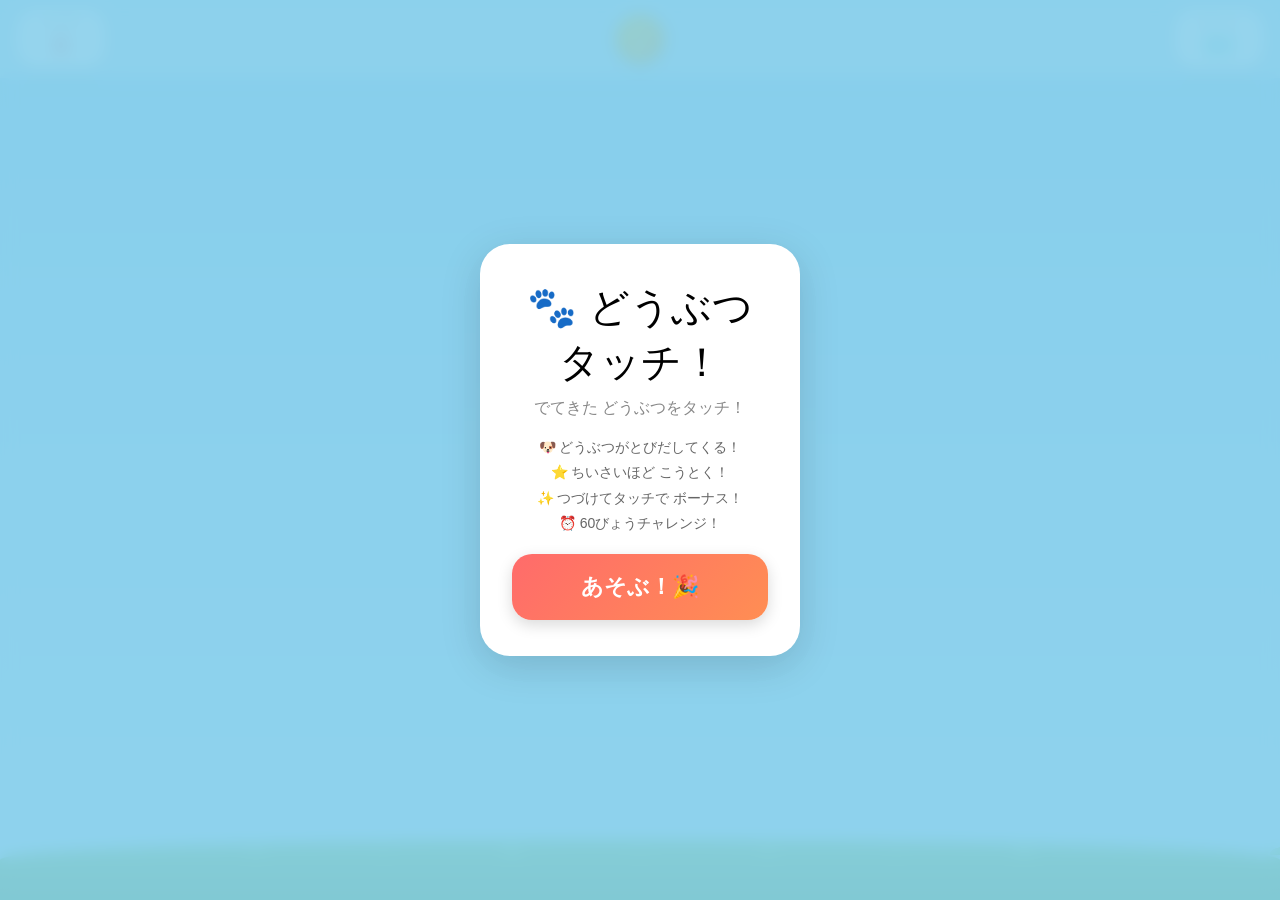
==== commit f646bd2d: "ボタン動作・アニメーション・互換性の修正 - onclick属性 → addEventListener に変更（モバイル互換性向上） - bottom アニメーション → transform: tra" ====
--- a/index.html
+++ b/index.html
@@ -6,29 +6,26 @@
   <title>どうぶつタッチ！</title>
   <style>
     * {
-      margin: 0;
-      padding: 0;
+      margin: 0; padding: 0;
       box-sizing: border-box;
       -webkit-tap-highlight-color: transparent;
       user-select: none;
     }
 
-    body {
+    html, body {
+      width: 100%; height: 100%;
       overflow: hidden;
       background: linear-gradient(180deg, #87CEEB 0%, #B0E0FF 50%, #C8F0FF 100%);
       font-family: 'Comic Sans MS', 'Chalkboard SE', cursive, sans-serif;
-      height: 100dvh;
-      width: 100vw;
     }
 
     #game-container {
       position: relative;
-      width: 100vw;
-      height: 100dvh;
+      width: 100%; height: 100%;
       overflow: hidden;
     }
 
-    /* 雲の背景 */
+    /* 雲 */
     .cloud {
       position: absolute;
       background: white;
@@ -37,260 +34,178 @@
       animation: driftCloud linear infinite;
     }
     .cloud::before, .cloud::after {
-      content: '';
-      position: absolute;
-      background: white;
-      border-radius: 50%;
-    }
-    .cloud::before {
-      width: 60%; height: 180%;
-      top: -70%; left: 15%;
-    }
-    .cloud::after {
-      width: 40%; height: 140%;
-      top: -55%; right: 15%;
-    }
+      content: ''; position: absolute;
+      background: white; border-radius: 50%;
+    }
+    .cloud::before { width:60%; height:180%; top:-70%; left:15%; }
+    .cloud::after  { width:40%; height:140%; top:-55%; right:15%; }
     @keyframes driftCloud {
-      from { transform: translateX(-200px); }
-      to   { transform: translateX(calc(100vw + 200px)); }
-    }
-
-    /* HUDバー */
+      from { transform: translateX(-250px); }
+      to   { transform: translateX(calc(100vw + 250px)); }
+    }
+
+    /* HUD */
     #hud {
-      position: absolute;
-      top: 0; left: 0; right: 0;
-      z-index: 100;
-      display: flex;
-      justify-content: space-between;
-      align-items: center;
+      position: absolute; top:0; left:0; right:0; z-index:100;
+      display: flex; justify-content: space-between; align-items: center;
       padding: 10px 16px;
       background: rgba(255,255,255,0.4);
+      -webkit-backdrop-filter: blur(6px);
       backdrop-filter: blur(6px);
     }
     #score-box, #timer-box {
-      background: white;
-      border-radius: 20px;
+      background: white; border-radius: 20px;
       padding: 6px 18px;
       box-shadow: 0 3px 8px rgba(0,0,0,0.15);
-      text-align: center;
-      min-width: 90px;
-    }
-    .hud-label {
-      font-size: 11px;
-      color: #888;
-      font-weight: bold;
-      text-transform: uppercase;
-      letter-spacing: 1px;
-    }
-    #score {
-      font-size: 28px;
-      font-weight: bold;
-      color: #FF6B6B;
-      line-height: 1.1;
-    }
-    #timer {
-      font-size: 28px;
-      font-weight: bold;
-      color: #4ECDC4;
-      line-height: 1.1;
-    }
-    #timer.urgent {
-      color: #FF3B3B;
-      animation: pulse 0.5s infinite alternate;
-    }
-    @keyframes pulse {
-      from { transform: scale(1); }
-      to   { transform: scale(1.2); }
-    }
-
-    /* レベルバッジ */
+      text-align: center; min-width: 90px;
+    }
+    .hud-label { font-size:11px; color:#888; font-weight:bold; letter-spacing:1px; }
+    #score { font-size:28px; font-weight:bold; color:#FF6B6B; line-height:1.1; }
+    #timer { font-size:28px; font-weight:bold; color:#4ECDC4; line-height:1.1; }
+    #timer.urgent { color:#FF3B3B; animation: pulse 0.5s infinite alternate; }
+    @keyframes pulse { from{transform:scale(1)} to{transform:scale(1.2)} }
+
     #level-badge {
-      background: linear-gradient(135deg, #FFD700, #FFA500);
-      color: white;
-      border-radius: 50%;
-      width: 48px; height: 48px;
-      display: flex;
-      flex-direction: column;
-      align-items: center;
-      justify-content: center;
-      box-shadow: 0 3px 8px rgba(0,0,0,0.2);
-      font-size: 9px;
-      font-weight: bold;
-    }
-    #level-num { font-size: 18px; line-height: 1; }
+      background: linear-gradient(135deg,#FFD700,#FFA500);
+      color:white; border-radius:50%;
+      width:48px; height:48px;
+      display:flex; flex-direction:column;
+      align-items:center; justify-content:center;
+      box-shadow:0 3px 8px rgba(0,0,0,0.2);
+      font-weight:bold;
+    }
+    #level-num { font-size:18px; line-height:1; }
 
     /* 動物カード */
     .animal-card {
       position: absolute;
+      top: 100%;          /* 画面下からスタート */
       border-radius: 20px;
       cursor: pointer;
-      display: flex;
-      flex-direction: column;
-      align-items: center;
-      justify-content: center;
+      display: flex; flex-direction: column;
+      align-items: center; justify-content: center;
       background: white;
       box-shadow: 0 6px 20px rgba(0,0,0,0.18);
-      transition: transform 0.1s;
+      padding: 6px 4px 4px; gap: 2px;
       animation: jumpIn ease-out forwards;
       will-change: transform;
-      padding: 6px 4px 4px;
-      gap: 2px;
-    }
-    .animal-card:active {
-      transform: scale(0.88) rotate(-3deg);
-    }
-    .animal-emoji {
-      line-height: 1;
-    }
-    .animal-name {
-      font-weight: bold;
-      color: #555;
-      white-space: nowrap;
-    }
+    }
+    .animal-card:active { transform: scale(0.88) !important; }
+    .animal-emoji { line-height:1; }
+    .animal-name  { font-weight:bold; color:#555; white-space:nowrap; }
 
     @keyframes jumpIn {
-      0%   { bottom: -140px; opacity: 0; transform: scale(0.5) rotate(-8deg); }
-      12%  { opacity: 1; transform: scale(1.15) rotate(4deg); }
-      22%  { transform: scale(0.95) rotate(-2deg); }
-      30%  { transform: scale(1.05) rotate(1deg); }
-      38%  { transform: scale(1) rotate(0deg); }
-      80%  { opacity: 1; }
-      100% { bottom: 110%; opacity: 0; }
+      0%   { transform: translateY(0)      scale(0.5) rotate(-8deg); opacity:0; }
+      10%  { transform: translateY(-28vh)  scale(1.12) rotate(5deg); opacity:1; }
+      18%  { transform: translateY(-24vh)  scale(0.95) rotate(-3deg); }
+      25%  { transform: translateY(-27vh)  scale(1.03) rotate(1deg); }
+      32%  { transform: translateY(-27vh)  scale(1)    rotate(0deg); }
+      85%  { transform: translateY(-118vh) scale(1); opacity:1; }
+      100% { transform: translateY(-125vh) scale(1); opacity:0; }
     }
 
     /* タップエフェクト */
+    .animal-tap-effect {
+      position:absolute; pointer-events:none; z-index:200;
+      animation: tapBurst 0.55s ease-out forwards;
+    }
+    @keyframes tapBurst {
+      0%   { transform: scale(0.6); opacity:1; }
+      50%  { transform: scale(1.7); opacity:1; }
+      100% { transform: scale(2.2); opacity:0; }
+    }
     .heart-particle {
-      position: absolute;
-      pointer-events: none;
-      z-index: 200;
-      font-size: 22px;
+      position:absolute; pointer-events:none; z-index:200; font-size:22px;
       animation: heartFly 0.7s ease-out forwards;
     }
     @keyframes heartFly {
-      0%   { transform: translate(0, 0) scale(0.5); opacity: 1; }
-      100% { transform: translate(var(--dx), var(--dy)) scale(1.2); opacity: 0; }
-    }
-    .animal-tap-effect {
-      position: absolute;
-      pointer-events: none;
-      z-index: 200;
-      font-size: 2.2em;
-      animation: tapBurst 0.55s ease-out forwards;
-    }
-    @keyframes tapBurst {
-      0%   { transform: scale(0.6); opacity: 1; }
-      50%  { transform: scale(1.6); opacity: 1; }
-      100% { transform: scale(2.2); opacity: 0; }
+      0%   { transform: translate(0,0) scale(0.5); opacity:1; }
+      100% { transform: translate(var(--dx),var(--dy)) scale(1.2); opacity:0; }
     }
     .score-pop {
-      position: absolute;
-      pointer-events: none;
-      font-size: 22px;
-      font-weight: bold;
-      color: #FF6B6B;
-      text-shadow: 0 2px 4px rgba(0,0,0,0.3);
-      z-index: 201;
+      position:absolute; pointer-events:none; font-size:22px;
+      font-weight:bold; color:#FF6B6B;
+      text-shadow:0 2px 4px rgba(0,0,0,0.3); z-index:201;
       animation: scoreFly 0.9s ease-out forwards;
     }
     @keyframes scoreFly {
-      0%   { transform: translateY(0) scale(1); opacity: 1; }
-      100% { transform: translateY(-65px) scale(1.3); opacity: 0; }
-    }
-
-    /* スタート画面 / ゲームオーバー画面 */
+      0%   { transform: translateY(0) scale(1); opacity:1; }
+      100% { transform: translateY(-65px) scale(1.3); opacity:0; }
+    }
+
+    /* コンボ */
+    #combo-display {
+      position:absolute; top:80px; left:50%;
+      transform: translateX(-50%);
+      z-index:150; font-size:28px; font-weight:bold;
+      color:#FF6B6B; text-shadow:0 2px 8px rgba(0,0,0,0.2);
+      pointer-events:none; opacity:0;
+      transition: opacity 0.3s; white-space:nowrap;
+    }
+    #combo-display.show { opacity:1; }
+
+    /* スタート / ゲームオーバー */
     #start-screen, #gameover-screen {
-      position: absolute;
-      inset: 0;
-      z-index: 300;
-      display: flex;
-      flex-direction: column;
-      align-items: center;
-      justify-content: center;
-      background: rgba(135, 206, 235, 0.85);
+      position:absolute; inset:0; z-index:300;
+      display:flex; flex-direction:column;
+      align-items:center; justify-content:center;
+      background: rgba(135,206,235,0.88);
+      -webkit-backdrop-filter: blur(8px);
       backdrop-filter: blur(8px);
     }
     .screen-card {
-      background: white;
-      border-radius: 30px;
-      padding: 36px 40px;
-      text-align: center;
-      box-shadow: 0 10px 40px rgba(0,0,0,0.15);
-      max-width: 320px;
-      width: 88%;
-    }
-    .screen-title  { font-size: 42px; margin-bottom: 8px; }
-    .screen-subtitle { font-size: 16px; color: #888; margin-bottom: 24px; }
+      background:white; border-radius:30px;
+      padding:36px 32px; text-align:center;
+      box-shadow:0 10px 40px rgba(0,0,0,0.15);
+      max-width:320px; width:88%;
+    }
+    .screen-title    { font-size:40px; margin-bottom:8px; }
+    .screen-subtitle { font-size:16px; color:#888; margin-bottom:16px; }
     .big-btn {
-      display: block;
-      width: 100%;
-      padding: 18px;
-      border: none;
-      border-radius: 20px;
-      font-size: 22px;
-      font-family: inherit;
-      font-weight: bold;
-      cursor: pointer;
-      margin-top: 12px;
-      box-shadow: 0 5px 15px rgba(0,0,0,0.15);
-      transition: transform 0.1s, box-shadow 0.1s;
-    }
-    .big-btn:active { transform: scale(0.97); box-shadow: 0 2px 8px rgba(0,0,0,0.15); }
-    .btn-start { background: linear-gradient(135deg, #FF6B6B, #FF8E53); color: white; }
-    .btn-retry { background: linear-gradient(135deg, #4ECDC4, #44A9A2); color: white; }
-    .result-score { font-size: 56px; font-weight: bold; color: #FF6B6B; line-height: 1; }
-    .result-label { font-size: 14px; color: #aaa; margin-bottom: 4px; }
-    .result-best  { font-size: 18px; color: #FFD700; margin: 8px 0 0; }
-    .medal        { font-size: 48px; margin: 8px 0; }
-    .instructions { font-size: 14px; color: #666; line-height: 1.8; margin: 12px 0 20px; }
-
-    /* コンボ表示 */
-    #combo-display {
-      position: absolute;
-      top: 80px; left: 50%;
-      transform: translateX(-50%);
-      z-index: 150;
-      font-size: 28px;
-      font-weight: bold;
-      color: #FF6B6B;
-      text-shadow: 0 2px 8px rgba(0,0,0,0.2);
-      pointer-events: none;
-      opacity: 0;
-      transition: opacity 0.3s;
-      white-space: nowrap;
-    }
-    #combo-display.show { opacity: 1; }
+      display:block; width:100%; padding:18px;
+      border:none; border-radius:20px;
+      font-size:22px; font-family:inherit; font-weight:bold;
+      cursor:pointer; margin-top:12px;
+      box-shadow:0 5px 15px rgba(0,0,0,0.15);
+      -webkit-appearance: none;
+    }
+    .big-btn:active { opacity:0.85; }
+    .btn-start { background:linear-gradient(135deg,#FF6B6B,#FF8E53); color:white; }
+    .btn-retry { background:linear-gradient(135deg,#4ECDC4,#44A9A2); color:white; }
+    .btn-home  { background:linear-gradient(135deg,#FF6B6B,#FF8E53); color:white; }
+    .result-score { font-size:56px; font-weight:bold; color:#FF6B6B; line-height:1; }
+    .result-label { font-size:14px; color:#aaa; margin-bottom:4px; }
+    .result-best  { font-size:18px; color:#FFD700; margin:8px 0 0; }
+    .medal { font-size:48px; margin:8px 0; }
+    .instructions { font-size:14px; color:#666; line-height:1.8; margin:10px 0 18px; }
 
     /* 草地 */
     #grass {
-      position: absolute;
-      bottom: 0; left: 0; right: 0;
-      height: 60px;
-      background: linear-gradient(180deg, #7EC850 0%, #5BA032 100%);
-      border-radius: 50% 50% 0 0 / 20px 20px 0 0;
-      z-index: 50;
+      position:absolute; bottom:0; left:0; right:0;
+      height:60px;
+      background:linear-gradient(180deg,#7EC850 0%,#5BA032 100%);
+      border-radius:50% 50% 0 0 / 20px 20px 0 0;
+      z-index:50;
     }
     #grass::before {
-      content: '';
-      position: absolute;
-      top: -15px; left: 0; right: 0;
-      height: 30px;
+      content:''; position:absolute;
+      top:-15px; left:0; right:0; height:30px;
       background:
-        radial-gradient(ellipse 20px 15px at 10%  100%, #7EC850 50%, transparent 51%),
-        radial-gradient(ellipse 20px 15px at 20%  100%, #8ED860 50%, transparent 51%),
-        radial-gradient(ellipse 20px 15px at 30%  100%, #7EC850 50%, transparent 51%),
-        radial-gradient(ellipse 20px 15px at 40%  100%, #9AE870 50%, transparent 51%),
-        radial-gradient(ellipse 20px 15px at 50%  100%, #7EC850 50%, transparent 51%),
-        radial-gradient(ellipse 20px 15px at 60%  100%, #8ED860 50%, transparent 51%),
-        radial-gradient(ellipse 20px 15px at 70%  100%, #7EC850 50%, transparent 51%),
-        radial-gradient(ellipse 20px 15px at 80%  100%, #9AE870 50%, transparent 51%),
-        radial-gradient(ellipse 20px 15px at 90%  100%, #7EC850 50%, transparent 51%),
-        radial-gradient(ellipse 20px 15px at 100% 100%, #8ED860 50%, transparent 51%);
+        radial-gradient(ellipse 20px 15px at 10%  100%,#7EC850 50%,transparent 51%),
+        radial-gradient(ellipse 20px 15px at 20%  100%,#8ED860 50%,transparent 51%),
+        radial-gradient(ellipse 20px 15px at 30%  100%,#7EC850 50%,transparent 51%),
+        radial-gradient(ellipse 20px 15px at 40%  100%,#9AE870 50%,transparent 51%),
+        radial-gradient(ellipse 20px 15px at 50%  100%,#7EC850 50%,transparent 51%),
+        radial-gradient(ellipse 20px 15px at 60%  100%,#8ED860 50%,transparent 51%),
+        radial-gradient(ellipse 20px 15px at 70%  100%,#7EC850 50%,transparent 51%),
+        radial-gradient(ellipse 20px 15px at 80%  100%,#9AE870 50%,transparent 51%),
+        radial-gradient(ellipse 20px 15px at 90%  100%,#7EC850 50%,transparent 51%),
+        radial-gradient(ellipse 20px 15px at 100% 100%,#8ED860 50%,transparent 51%);
     }
   </style>
 </head>
 <body>
 <div id="game-container">
-
   <div id="grass"></div>
 
   <div id="hud">
@@ -310,153 +225,124 @@
 
   <div id="combo-display"></div>
 
-  <!-- スタート画面 -->
   <div id="start-screen">
     <div class="screen-card">
       <div class="screen-title">🐾 どうぶつタッチ！</div>
-      <div class="screen-subtitle">どうぶつをみつけてタッチ！</div>
+      <div class="screen-subtitle">でてきた どうぶつをタッチ！</div>
       <div class="instructions">
-        🐶 でてきた どうぶつをタッチ！<br>
-        ⭐ ちいさい どうぶつは こうとく！<br>
+        🐶 どうぶつがとびだしてくる！<br>
+        ⭐ ちいさいほど こうとく！<br>
         ✨ つづけてタッチで ボーナス！<br>
         ⏰ 60びょうチャレンジ！
       </div>
-      <button class="big-btn btn-start" onclick="startGame()">あそぶ！🎉</button>
+      <button class="big-btn btn-start" id="btn-start">あそぶ！🎉</button>
     </div>
   </div>
 
-  <!-- ゲームオーバー画面 -->
   <div id="gameover-screen" style="display:none">
     <div class="screen-card">
       <div class="medal" id="result-medal">🥇</div>
       <div class="result-label">スコア</div>
       <div class="result-score" id="result-score">0</div>
       <div class="result-best" id="result-best"></div>
-      <button class="big-btn btn-retry" onclick="startGame()">もう一度！🔄</button>
-      <button class="big-btn btn-start" style="margin-top:8px;background:linear-gradient(135deg,#FF6B6B,#FF8E53)" onclick="showStart()">タイトルへ 🏠</button>
+      <button class="big-btn btn-retry" id="btn-retry">もう一度！🔄</button>
+      <button class="big-btn btn-home" id="btn-home" style="margin-top:8px">タイトルへ 🏠</button>
     </div>
   </div>
-
 </div>
 
 <script>
-// ── 定数 ──────────────────────────────────────────
-const GAME_TIME = 60;
-
-const ANIMALS = [
+var GAME_TIME = 60;
+var ANIMALS = [
   '🐶','🐱','🐭','🐰','🦊','🐻','🐼','🐨','🐯','🦁',
   '🐮','🐷','🐸','🐵','🐔','🐧','🦆','🦋','🐢','🐬',
-  '🦓','🦒','🐘','🦜','🦔','🐇','🦉','🐺','🐴','🦕',
+  '🦓','🦒','🐘','🦜','🦔','🐇','🦉','🐺','🐴','🦕'
 ];
-
-const ANIMAL_NAMES = {
+var ANIMAL_NAMES = {
   '🐶':'いぬ','🐱':'ねこ','🐭':'ねずみ','🐰':'うさぎ','🦊':'きつね',
   '🐻':'くま','🐼':'パンダ','🐨':'コアラ','🐯':'とら','🦁':'らいおん',
   '🐮':'うし','🐷':'ぶた','🐸':'かえる','🐵':'さる','🐔':'にわとり',
   '🐧':'ペンギン','🦆':'あひる','🦋':'ちょうちょ','🐢':'かめ','🐬':'いるか',
   '🦓':'しまうま','🦒':'きりん','🐘':'ぞう','🦜':'おうむ','🦔':'ハリネズミ',
-  '🐇':'うさぎ','🦉':'ふくろう','🐺':'おおかみ','🐴':'うま','🦕':'きょうりゅう',
+  '🐇':'うさぎ','🦉':'ふくろう','🐺':'おおかみ','🐴':'うま','🦕':'きょうりゅう'
 };
-
-const CARD_BORDER_COLORS = [
+var BORDER_COLORS = [
   '#FF6B6B','#FFD700','#4ECDC4','#FF9F7F',
-  '#C77DFF','#5BC8F5','#FF85A2','#7EC850',
+  '#C77DFF','#5BC8F5','#FF85A2','#7EC850'
 ];
-
-const HEART_PARTICLES = ['❤️','🧡','💛','💚','💙','💜','⭐','✨'];
-
-// ── 状態 ──────────────────────────────────────────
-let score = 0, timeLeft = GAME_TIME, level = 1;
-let timerInterval = null, spawnTimeout = null;
-let cards = [], combo = 0, comboTimer = null;
-let bestScore = parseInt(localStorage.getItem('animalBest') || '0');
-let running = false;
-
-// ── AudioContext ───────────────────────────────────
-let audioCtx = null;
+var HEARTS = ['❤️','🧡','💛','💚','💙','💜','⭐','✨'];
+
+var score = 0, timeLeft = GAME_TIME, level = 1;
+var timerInterval = null, spawnTimeout = null;
+var combo = 0, comboTimer = null;
+var bestScore = 0;
+var running = false;
+
+try { bestScore = parseInt(localStorage.getItem('animalBest') || '0') || 0; } catch(e){}
+
+// ── サウンド ──────────────────────────────────────
+var audioCtx = null;
 function getAudio() {
-  if (!audioCtx) audioCtx = new (window.AudioContext || window.webkitAudioContext)();
+  if (!audioCtx) {
+    try { audioCtx = new (window.AudioContext || window.webkitAudioContext)(); } catch(e){}
+  }
   return audioCtx;
 }
-function playTap(freq = 600) {
+function playTone(freq, dur, type) {
   try {
-    const ctx = getAudio();
-    const osc = ctx.createOscillator();
-    const gain = ctx.createGain();
+    var ctx = getAudio(); if (!ctx) return;
+    var osc = ctx.createOscillator();
+    var gain = ctx.createGain();
     osc.connect(gain); gain.connect(ctx.destination);
-    osc.type = 'sine';
+    osc.type = type || 'sine';
     osc.frequency.setValueAtTime(freq, ctx.currentTime);
-    osc.frequency.exponentialRampToValueAtTime(freq * 2, ctx.currentTime + 0.08);
-    gain.gain.setValueAtTime(0.3, ctx.currentTime);
-    gain.gain.exponentialRampToValueAtTime(0.001, ctx.currentTime + 0.25);
+    osc.frequency.exponentialRampToValueAtTime(freq * 2, ctx.currentTime + 0.06);
+    gain.gain.setValueAtTime(0.25, ctx.currentTime);
+    gain.gain.exponentialRampToValueAtTime(0.001, ctx.currentTime + dur);
     osc.start(ctx.currentTime);
-    osc.stop(ctx.currentTime + 0.25);
-  } catch {}
-}
-function playCombo() {
-  try {
-    const ctx = getAudio();
-    [523, 659, 784, 1047].forEach((f, i) => {
-      const osc = ctx.createOscillator();
-      const gain = ctx.createGain();
-      osc.connect(gain); gain.connect(ctx.destination);
-      osc.type = 'triangle';
-      osc.frequency.setValueAtTime(f, ctx.currentTime + i * 0.07);
-      gain.gain.setValueAtTime(0.2, ctx.currentTime + i * 0.07);
-      gain.gain.exponentialRampToValueAtTime(0.001, ctx.currentTime + i * 0.07 + 0.15);
-      osc.start(ctx.currentTime + i * 0.07);
-      osc.stop(ctx.currentTime + i * 0.07 + 0.15);
-    });
-  } catch {}
+    osc.stop(ctx.currentTime + dur);
+  } catch(e) {}
+}
+function playTap()  { playTone(440 + combo * 30, 0.2); }
+function playComboSound() {
+  [523,659,784,1047].forEach(function(f,i) { playTone(f, 0.15, 'triangle'); });
 }
 function playGameOver() {
-  try {
-    const ctx = getAudio();
-    [523, 415, 330, 262].forEach((f, i) => {
-      const osc = ctx.createOscillator();
-      const gain = ctx.createGain();
-      osc.connect(gain); gain.connect(ctx.destination);
-      osc.type = 'sawtooth';
-      osc.frequency.setValueAtTime(f, ctx.currentTime + i * 0.15);
-      gain.gain.setValueAtTime(0.15, ctx.currentTime + i * 0.15);
-      gain.gain.exponentialRampToValueAtTime(0.001, ctx.currentTime + i * 0.15 + 0.3);
-      osc.start(ctx.currentTime + i * 0.15);
-      osc.stop(ctx.currentTime + i * 0.15 + 0.3);
-    });
-  } catch {}
-}
-
-// ── 雲生成 ────────────────────────────────────────
+  [523,415,330,262].forEach(function(f,i) { playTone(f, 0.3, 'sawtooth'); });
+}
+
+// ── 雲 ───────────────────────────────────────────
 function makeClouds() {
-  for (let i = 0; i < 4; i++) {
-    const c = document.createElement('div');
+  var container = document.getElementById('game-container');
+  for (var i = 0; i < 4; i++) {
+    var c = document.createElement('div');
     c.className = 'cloud';
-    const w = 80 + Math.random() * 80;
-    c.style.cssText = `
-      width:${w}px; height:${w * 0.35}px;
-      top:${10 + Math.random() * 30}%;
-      left:-${w + 20}px;
-      animation-duration:${20 + Math.random() * 20}s;
-      animation-delay:${-Math.random() * 20}s;
-    `;
-    document.getElementById('game-container').appendChild(c);
+    var w = 80 + Math.random() * 80;
+    c.style.width = w + 'px';
+    c.style.height = (w * 0.35) + 'px';
+    c.style.top = (10 + Math.random() * 30) + '%';
+    c.style.left = (-w - 20) + 'px';
+    c.style.animationDuration = (20 + Math.random() * 20) + 's';
+    c.style.animationDelay = (-Math.random() * 20) + 's';
+    container.appendChild(c);
   }
 }
-makeClouds();
-
-// ── ゲーム開始 ────────────────────────────────────
+
+// ── ゲーム制御 ────────────────────────────────────
 function startGame() {
   score = 0; timeLeft = GAME_TIME; level = 1; combo = 0;
   running = true;
+
   document.getElementById('score').textContent = '0';
   document.getElementById('timer').textContent = GAME_TIME;
-  document.getElementById('timer').classList.remove('urgent');
+  document.getElementById('timer').className = '';
   document.getElementById('level-num').textContent = '1';
+  document.getElementById('combo-display').className = '';
   document.getElementById('start-screen').style.display = 'none';
   document.getElementById('gameover-screen').style.display = 'none';
 
-  document.querySelectorAll('.animal-card').forEach(b => b.remove());
-  cards = [];
+  var old = document.querySelectorAll('.animal-card');
+  for (var i = 0; i < old.length; i++) old[i].remove();
 
   clearInterval(timerInterval);
   clearTimeout(spawnTimeout);
@@ -469,177 +355,163 @@
   running = false;
   clearInterval(timerInterval);
   clearTimeout(spawnTimeout);
-  document.querySelectorAll('.animal-card').forEach(b => b.remove());
-  cards = [];
+  var old = document.querySelectorAll('.animal-card');
+  for (var i = 0; i < old.length; i++) old[i].remove();
   document.getElementById('gameover-screen').style.display = 'none';
   document.getElementById('start-screen').style.display = 'flex';
 }
 
-// ── タイマー ──────────────────────────────────────
 function tickTimer() {
   timeLeft--;
-  const el = document.getElementById('timer');
+  var el = document.getElementById('timer');
   el.textContent = timeLeft;
-  if (timeLeft <= 10) el.classList.add('urgent');
-  updateLevel();
-  if (timeLeft <= 0) endGame();
-}
-
-function updateLevel() {
+  if (timeLeft <= 10) el.className = 'urgent';
   level = Math.min(5, Math.floor((GAME_TIME - timeLeft) / 15) + 1);
   document.getElementById('level-num').textContent = level;
-}
-
-// ── 動物スポーン ──────────────────────────────────
+  if (timeLeft <= 0) endGame();
+}
+
+// ── スポーン ──────────────────────────────────────
 function scheduleSpawn() {
   spawnAnimal();
-  const delay = Math.max(400, 1200 - level * 150) + Math.random() * 300;
-  spawnTimeout = setTimeout(() => {
+  var delay = Math.max(400, 1200 - level * 150) + Math.random() * 300;
+  spawnTimeout = setTimeout(function() {
     if (running) scheduleSpawn();
   }, delay);
 }
 
+function pickSize() {
+  var r = Math.random();
+  if (r < 0.15) return 100 + Math.floor(Math.random() * 20);
+  if (r < 0.55) return 70  + Math.floor(Math.random() * 20);
+  return 48 + Math.floor(Math.random() * 14);
+}
+
+function sizeToPoints(s) {
+  return s >= 100 ? 1 : s >= 70 ? 3 : 5;
+}
+
 function spawnAnimal() {
   if (!running) return;
-  const container = document.getElementById('game-container');
-  const size = pickSize();
-  const emoji = ANIMALS[Math.floor(Math.random() * ANIMALS.length)];
-  const name = ANIMAL_NAMES[emoji] || '';
-  const borderColor = CARD_BORDER_COLORS[Math.floor(Math.random() * CARD_BORDER_COLORS.length)];
-  const duration = Math.max(2.5, 6 - level * 0.5) + Math.random() * 2;
-  const leftPct = 4 + Math.random() * 80;
-  const emojiSize = Math.round(size * 0.55);
-  const nameSize = Math.max(10, Math.round(size * 0.16));
-
-  const card = document.createElement('div');
+  var container = document.getElementById('game-container');
+  var size = pickSize();
+  var emoji = ANIMALS[Math.floor(Math.random() * ANIMALS.length)];
+  var name  = ANIMAL_NAMES[emoji] || '';
+  var border = BORDER_COLORS[Math.floor(Math.random() * BORDER_COLORS.length)];
+  var dur  = Math.max(2.5, 6 - level * 0.5) + Math.random() * 2;
+  var left = 4 + Math.random() * 80;
+
+  var card = document.createElement('div');
   card.className = 'animal-card';
-  card.style.cssText = `
-    width:${size}px; height:${size}px;
-    left:${leftPct}%;
-    border: 4px solid ${borderColor};
-    animation-duration:${duration}s;
-  `;
-
-  const emojiEl = document.createElement('div');
-  emojiEl.className = 'animal-emoji';
-  emojiEl.style.fontSize = emojiSize + 'px';
-  emojiEl.textContent = emoji;
-
-  const nameEl = document.createElement('div');
-  nameEl.className = 'animal-name';
-  nameEl.style.fontSize = nameSize + 'px';
-  nameEl.textContent = name;
-
-  card.appendChild(emojiEl);
-  card.appendChild(nameEl);
+  card.style.width  = size + 'px';
+  card.style.height = size + 'px';
+  card.style.left   = left + '%';
+  card.style.border = '4px solid ' + border;
+  card.style.animationDuration = dur + 's';
   card.dataset.points = sizeToPoints(size);
-  card.dataset.emoji = emoji;
-
-  card.addEventListener('pointerdown', onAnimalTap, { passive: true });
-  card.addEventListener('animationend', () => {
+  card.dataset.emoji  = emoji;
+
+  var eEl = document.createElement('div');
+  eEl.className = 'animal-emoji';
+  eEl.style.fontSize = Math.round(size * 0.52) + 'px';
+  eEl.textContent = emoji;
+
+  var nEl = document.createElement('div');
+  nEl.className = 'animal-name';
+  nEl.style.fontSize = Math.max(10, Math.round(size * 0.15)) + 'px';
+  nEl.textContent = name;
+
+  card.appendChild(eEl);
+  card.appendChild(nEl);
+
+  card.addEventListener('pointerdown', onAnimalTap);
+  card.addEventListener('animationend', function() {
     card.remove();
-    cards = cards.filter(x => x !== card);
     if (running && combo > 0) { combo = 0; showCombo(0); }
   });
 
   container.appendChild(card);
-  cards.push(card);
-}
-
-function pickSize() {
-  const rand = Math.random();
-  if (rand < 0.15) return 100 + Math.floor(Math.random() * 20); // 大
-  if (rand < 0.55) return 70 + Math.floor(Math.random() * 20);  // 中
-  return 48 + Math.floor(Math.random() * 14);                    // 小
-}
-
-function sizeToPoints(size) {
-  if (size >= 100) return 1;
-  if (size >= 70)  return 3;
-  return 5;
-}
-
-// ── 動物をタップ ──────────────────────────────────
+}
+
+// ── タップ ────────────────────────────────────────
 function onAnimalTap(e) {
   e.stopPropagation();
   if (!running) return;
-  const card = e.currentTarget;
-  const rect = card.getBoundingClientRect();
-  const cx = rect.left + rect.width / 2;
-  const cy = rect.top + rect.height / 2;
+  var card = e.currentTarget;
+  var rect = card.getBoundingClientRect();
+  var cx = rect.left + rect.width / 2;
+  var cy = rect.top  + rect.height / 2;
 
   card.removeEventListener('pointerdown', onAnimalTap);
   card.remove();
-  cards = cards.filter(x => x !== card);
 
   combo++;
   clearTimeout(comboTimer);
-  comboTimer = setTimeout(() => { combo = 0; showCombo(0); }, 1200);
-
-  const pts = parseInt(card.dataset.points) * (combo >= 5 ? 3 : combo >= 3 ? 2 : 1);
+  comboTimer = setTimeout(function() { combo = 0; showCombo(0); }, 1200);
+
+  var mult = combo >= 5 ? 3 : combo >= 3 ? 2 : 1;
+  var pts  = parseInt(card.dataset.points) * mult;
   score += pts;
   document.getElementById('score').textContent = score;
 
   showTapEffect(cx, cy, card.dataset.emoji);
   spawnHearts(cx, cy);
   showScorePop(cx, cy, pts, combo);
-  playTap(440 + combo * 35);
+  playTap();
 
   if (combo >= 3) {
     showCombo(combo);
-    if (combo % 3 === 0) playCombo();
+    if (combo % 3 === 0) playComboSound();
   }
 }
 
 function showTapEffect(x, y, emoji) {
-  const el = document.createElement('div');
+  var el = document.createElement('div');
   el.className = 'animal-tap-effect';
+  el.style.fontSize = '2.2em';
   el.textContent = emoji;
-  el.style.cssText = `left:${x - 22}px; top:${y - 22}px;`;
+  el.style.left = (x - 22) + 'px';
+  el.style.top  = (y - 22) + 'px';
   document.getElementById('game-container').appendChild(el);
-  el.addEventListener('animationend', () => el.remove());
+  el.addEventListener('animationend', function() { el.remove(); });
 }
 
 function spawnHearts(cx, cy) {
-  const container = document.getElementById('game-container');
-  const count = 5 + Math.floor(Math.random() * 3);
-  for (let i = 0; i < count; i++) {
-    const el = document.createElement('div');
+  var container = document.getElementById('game-container');
+  var count = 5 + Math.floor(Math.random() * 3);
+  for (var i = 0; i < count; i++) {
+    var el = document.createElement('div');
     el.className = 'heart-particle';
-    el.textContent = HEART_PARTICLES[Math.floor(Math.random() * HEART_PARTICLES.length)];
-    const angle = (Math.PI * 2 * i) / count + Math.random() * 0.5;
-    const dist = 40 + Math.random() * 50;
-    const dx = Math.cos(angle) * dist;
-    const dy = Math.sin(angle) * dist - 20;
-    el.style.cssText = `
-      left:${cx - 11}px; top:${cy - 11}px;
-      --dx:${dx}px; --dy:${dy}px;
-      animation-delay:${Math.random() * 0.1}s;
-    `;
+    el.textContent = HEARTS[Math.floor(Math.random() * HEARTS.length)];
+    var angle = (Math.PI * 2 * i / count) + Math.random() * 0.5;
+    var dist  = 40 + Math.random() * 50;
+    el.style.left = (cx - 11) + 'px';
+    el.style.top  = (cy - 11) + 'px';
+    el.style.setProperty('--dx', Math.cos(angle) * dist + 'px');
+    el.style.setProperty('--dy', (Math.sin(angle) * dist - 20) + 'px');
+    el.style.animationDelay = (Math.random() * 0.1) + 's';
     container.appendChild(el);
-    el.addEventListener('animationend', () => el.remove());
+    el.addEventListener('animationend', function() { el.remove(); });
   }
 }
 
-function showScorePop(x, y, pts, combo) {
-  const el = document.createElement('div');
+function showScorePop(x, y, pts, c) {
+  var el = document.createElement('div');
   el.className = 'score-pop';
-  const bonus = combo >= 5 ? ' x3🔥' : combo >= 3 ? ' x2✨' : '';
-  el.textContent = `+${pts}${bonus}`;
-  el.style.cssText = `left:${x - 24}px; top:${y - 36}px;`;
-  if (combo >= 3) {
-    el.style.color = combo >= 5 ? '#FF3B3B' : '#FF9F00';
-    el.style.fontSize = '26px';
-  }
+  var bonus = c >= 5 ? ' x3🔥' : c >= 3 ? ' x2✨' : '';
+  el.textContent = '+' + pts + bonus;
+  el.style.left = (x - 24) + 'px';
+  el.style.top  = (y - 36) + 'px';
+  if (c >= 3) { el.style.color = c >= 5 ? '#FF3B3B' : '#FF9F00'; el.style.fontSize = '26px'; }
   document.getElementById('game-container').appendChild(el);
-  el.addEventListener('animationend', () => el.remove());
+  el.addEventListener('animationend', function() { el.remove(); });
 }
 
 function showCombo(n) {
-  const el = document.getElementById('combo-display');
-  if (n < 3) { el.classList.remove('show'); return; }
-  el.textContent = n >= 10 ? `🔥 ${n} コンボ！！` : n >= 5 ? `✨ ${n} コンボ！` : `${n} コンボ`;
-  el.classList.add('show');
+  var el = document.getElementById('combo-display');
+  if (n < 3) { el.className = ''; return; }
+  el.textContent = n >= 10 ? '🔥 ' + n + ' コンボ！！' : n >= 5 ? '✨ ' + n + ' コンボ！' : n + ' コンボ';
+  el.className = 'show';
 }
 
 // ── ゲーム終了 ────────────────────────────────────
@@ -649,22 +521,29 @@
   clearTimeout(spawnTimeout);
   playGameOver();
 
-  const isNew = score > bestScore;
+  var isNew = score > bestScore;
   if (isNew) {
     bestScore = score;
-    localStorage.setItem('animalBest', bestScore);
+    try { localStorage.setItem('animalBest', bestScore); } catch(e){}
   }
 
   document.getElementById('result-score').textContent = score;
-  document.getElementById('result-best').textContent =
-    isNew ? `🎊 新記録！` : `ベスト: ${bestScore}`;
+  document.getElementById('result-best').textContent  = isNew ? '🎊 新記録！' : 'ベスト: ' + bestScore;
   document.getElementById('result-medal').textContent =
     score >= 300 ? '🥇' : score >= 150 ? '🥈' : score >= 50 ? '🥉' : '🎮';
 
-  setTimeout(() => {
+  setTimeout(function() {
     document.getElementById('gameover-screen').style.display = 'flex';
   }, 600);
 }
+
+// ── 初期化 ───────────────────────────────────────
+document.addEventListener('DOMContentLoaded', function() {
+  makeClouds();
+  document.getElementById('btn-start').addEventListener('click', startGame);
+  document.getElementById('btn-retry').addEventListener('click', startGame);
+  document.getElementById('btn-home').addEventListener('click', showStart);
+});
 </script>
 </body>
 </html>
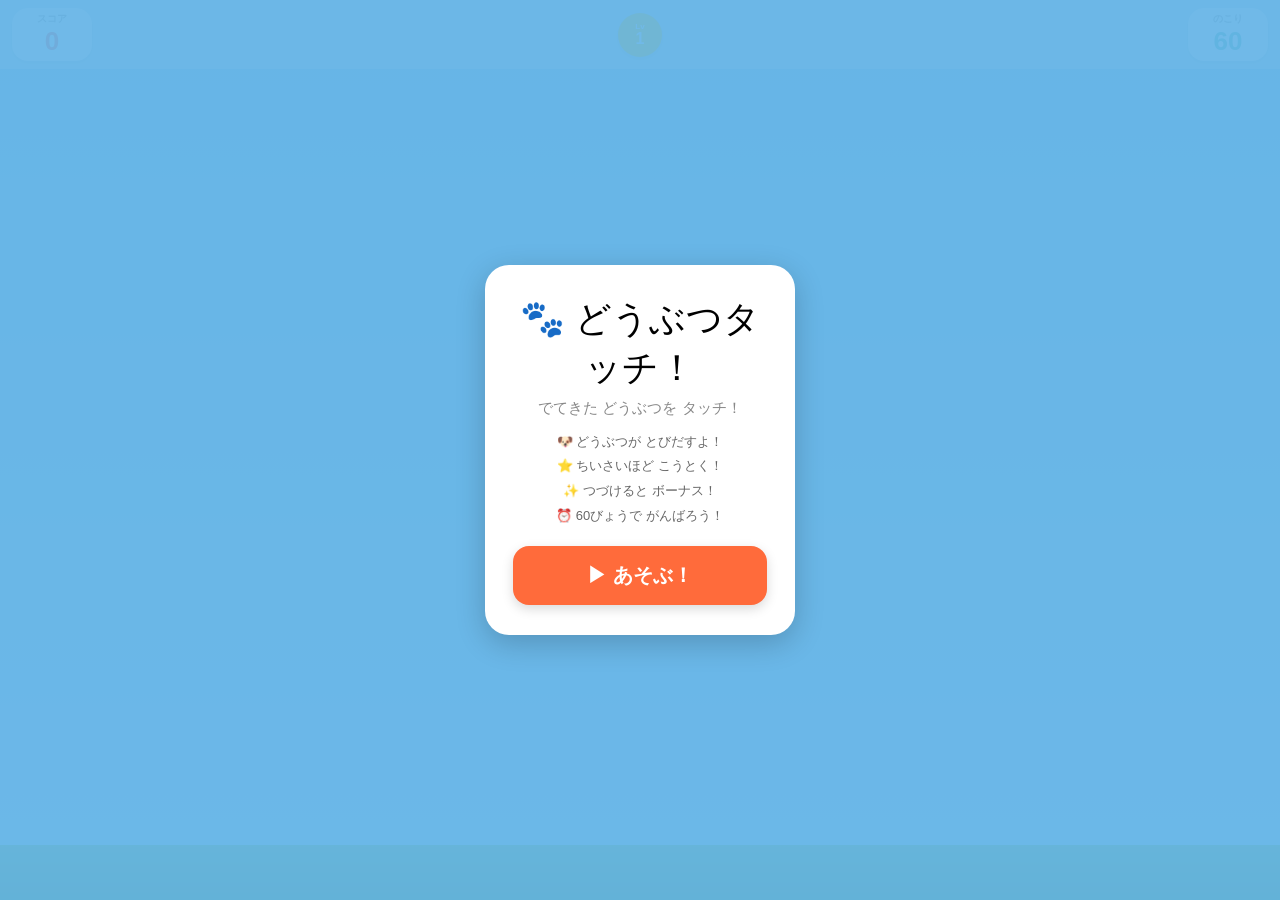
==== commit 05612dbc: "完全シンプル化：確実に動くバージョンに書き直し - DOMContentLoaded削除、スクリプト末尾で直接 .onclick を設定 - backdrop-filter/blur等の高度なCSS削" ====
--- a/index.html
+++ b/index.html
@@ -11,197 +11,140 @@
       -webkit-tap-highlight-color: transparent;
       user-select: none;
     }
-
     html, body {
       width: 100%; height: 100%;
       overflow: hidden;
-      background: linear-gradient(180deg, #87CEEB 0%, #B0E0FF 50%, #C8F0FF 100%);
-      font-family: 'Comic Sans MS', 'Chalkboard SE', cursive, sans-serif;
-    }
-
+      background: #87CEEB;
+      font-family: Arial, sans-serif;
+    }
     #game-container {
       position: relative;
       width: 100%; height: 100%;
       overflow: hidden;
-    }
-
-    /* 雲 */
-    .cloud {
-      position: absolute;
-      background: white;
-      border-radius: 50px;
-      opacity: 0.7;
-      animation: driftCloud linear infinite;
-    }
-    .cloud::before, .cloud::after {
-      content: ''; position: absolute;
-      background: white; border-radius: 50%;
-    }
-    .cloud::before { width:60%; height:180%; top:-70%; left:15%; }
-    .cloud::after  { width:40%; height:140%; top:-55%; right:15%; }
-    @keyframes driftCloud {
-      from { transform: translateX(-250px); }
-      to   { transform: translateX(calc(100vw + 250px)); }
+      background: linear-gradient(180deg, #87CEEB 0%, #C8F0FF 100%);
     }
 
     /* HUD */
     #hud {
-      position: absolute; top:0; left:0; right:0; z-index:100;
+      position: absolute; top: 0; left: 0; right: 0;
+      z-index: 100;
       display: flex; justify-content: space-between; align-items: center;
-      padding: 10px 16px;
-      background: rgba(255,255,255,0.4);
-      -webkit-backdrop-filter: blur(6px);
-      backdrop-filter: blur(6px);
-    }
-    #score-box, #timer-box {
-      background: white; border-radius: 20px;
-      padding: 6px 18px;
-      box-shadow: 0 3px 8px rgba(0,0,0,0.15);
-      text-align: center; min-width: 90px;
-    }
-    .hud-label { font-size:11px; color:#888; font-weight:bold; letter-spacing:1px; }
-    #score { font-size:28px; font-weight:bold; color:#FF6B6B; line-height:1.1; }
-    #timer { font-size:28px; font-weight:bold; color:#4ECDC4; line-height:1.1; }
-    #timer.urgent { color:#FF3B3B; animation: pulse 0.5s infinite alternate; }
-    @keyframes pulse { from{transform:scale(1)} to{transform:scale(1.2)} }
-
+      padding: 8px 12px;
+      background: rgba(255,255,255,0.6);
+    }
+    .hud-box {
+      background: white; border-radius: 16px;
+      padding: 4px 14px; text-align: center;
+      box-shadow: 0 2px 6px rgba(0,0,0,0.12);
+      min-width: 80px;
+    }
+    .hud-label { font-size: 10px; color: #999; font-weight: bold; }
+    #score { font-size: 26px; font-weight: bold; color: #FF5555; }
+    #timer { font-size: 26px; font-weight: bold; color: #44BBAA; }
+    #timer.urgent { color: #FF0000; }
     #level-badge {
-      background: linear-gradient(135deg,#FFD700,#FFA500);
-      color:white; border-radius:50%;
-      width:48px; height:48px;
-      display:flex; flex-direction:column;
-      align-items:center; justify-content:center;
-      box-shadow:0 3px 8px rgba(0,0,0,0.2);
-      font-weight:bold;
-    }
-    #level-num { font-size:18px; line-height:1; }
+      background: #FFD700; color: white;
+      border-radius: 50%; width: 44px; height: 44px;
+      display: flex; flex-direction: column;
+      align-items: center; justify-content: center;
+      font-weight: bold;
+      box-shadow: 0 2px 6px rgba(0,0,0,0.15);
+    }
+    #level-num { font-size: 16px; line-height: 1; }
 
     /* 動物カード */
     .animal-card {
       position: absolute;
-      top: 100%;          /* 画面下からスタート */
-      border-radius: 20px;
-      cursor: pointer;
+      top: 100%;
+      border-radius: 16px;
       display: flex; flex-direction: column;
       align-items: center; justify-content: center;
       background: white;
-      box-shadow: 0 6px 20px rgba(0,0,0,0.18);
-      padding: 6px 4px 4px; gap: 2px;
+      box-shadow: 0 4px 16px rgba(0,0,0,0.2);
+      padding: 4px;
+      cursor: pointer;
+      touch-action: manipulation;
       animation: jumpIn ease-out forwards;
-      will-change: transform;
-    }
-    .animal-card:active { transform: scale(0.88) !important; }
-    .animal-emoji { line-height:1; }
-    .animal-name  { font-weight:bold; color:#555; white-space:nowrap; }
+    }
+    .animal-emoji { line-height: 1; }
+    .animal-name  { font-size: 11px; font-weight: bold; color: #555; }
 
     @keyframes jumpIn {
-      0%   { transform: translateY(0)      scale(0.5) rotate(-8deg); opacity:0; }
-      10%  { transform: translateY(-28vh)  scale(1.12) rotate(5deg); opacity:1; }
-      18%  { transform: translateY(-24vh)  scale(0.95) rotate(-3deg); }
-      25%  { transform: translateY(-27vh)  scale(1.03) rotate(1deg); }
-      32%  { transform: translateY(-27vh)  scale(1)    rotate(0deg); }
-      85%  { transform: translateY(-118vh) scale(1); opacity:1; }
-      100% { transform: translateY(-125vh) scale(1); opacity:0; }
-    }
-
-    /* タップエフェクト */
-    .animal-tap-effect {
-      position:absolute; pointer-events:none; z-index:200;
-      animation: tapBurst 0.55s ease-out forwards;
-    }
-    @keyframes tapBurst {
-      0%   { transform: scale(0.6); opacity:1; }
-      50%  { transform: scale(1.7); opacity:1; }
-      100% { transform: scale(2.2); opacity:0; }
-    }
-    .heart-particle {
-      position:absolute; pointer-events:none; z-index:200; font-size:22px;
-      animation: heartFly 0.7s ease-out forwards;
-    }
-    @keyframes heartFly {
-      0%   { transform: translate(0,0) scale(0.5); opacity:1; }
-      100% { transform: translate(var(--dx),var(--dy)) scale(1.2); opacity:0; }
+      0%   { transform: translateY(0) scale(0.4); opacity: 0; }
+      12%  { transform: translateY(-30vh) scale(1.1); opacity: 1; }
+      20%  { transform: translateY(-26vh) scale(0.96); }
+      28%  { transform: translateY(-30vh) scale(1); }
+      85%  { transform: translateY(-120vh) scale(1); opacity: 1; }
+      100% { transform: translateY(-128vh) scale(1); opacity: 0; }
+    }
+
+    /* エフェクト */
+    .pop-star {
+      position: absolute; pointer-events: none;
+      z-index: 200; font-size: 20px;
+      animation: starFly 0.7s ease-out forwards;
+    }
+    @keyframes starFly {
+      0%   { transform: translate(0,0) scale(0.5); opacity: 1; }
+      100% { transform: translate(var(--dx), var(--dy)) scale(1); opacity: 0; }
     }
     .score-pop {
-      position:absolute; pointer-events:none; font-size:22px;
-      font-weight:bold; color:#FF6B6B;
-      text-shadow:0 2px 4px rgba(0,0,0,0.3); z-index:201;
-      animation: scoreFly 0.9s ease-out forwards;
+      position: absolute; pointer-events: none;
+      font-size: 20px; font-weight: bold;
+      color: #FF5555; z-index: 201;
+      text-shadow: 1px 1px 3px rgba(0,0,0,0.3);
+      animation: scoreFly 0.8s ease-out forwards;
     }
     @keyframes scoreFly {
-      0%   { transform: translateY(0) scale(1); opacity:1; }
-      100% { transform: translateY(-65px) scale(1.3); opacity:0; }
-    }
-
-    /* コンボ */
-    #combo-display {
-      position:absolute; top:80px; left:50%;
+      0%   { transform: translateY(0); opacity: 1; }
+      100% { transform: translateY(-60px); opacity: 0; }
+    }
+    #combo-text {
+      position: absolute; top: 72px; left: 50%;
       transform: translateX(-50%);
-      z-index:150; font-size:28px; font-weight:bold;
-      color:#FF6B6B; text-shadow:0 2px 8px rgba(0,0,0,0.2);
-      pointer-events:none; opacity:0;
-      transition: opacity 0.3s; white-space:nowrap;
-    }
-    #combo-display.show { opacity:1; }
-
-    /* スタート / ゲームオーバー */
-    #start-screen, #gameover-screen {
-      position:absolute; inset:0; z-index:300;
-      display:flex; flex-direction:column;
-      align-items:center; justify-content:center;
-      background: rgba(135,206,235,0.88);
-      -webkit-backdrop-filter: blur(8px);
-      backdrop-filter: blur(8px);
-    }
-    .screen-card {
-      background:white; border-radius:30px;
-      padding:36px 32px; text-align:center;
-      box-shadow:0 10px 40px rgba(0,0,0,0.15);
-      max-width:320px; width:88%;
-    }
-    .screen-title    { font-size:40px; margin-bottom:8px; }
-    .screen-subtitle { font-size:16px; color:#888; margin-bottom:16px; }
-    .big-btn {
-      display:block; width:100%; padding:18px;
-      border:none; border-radius:20px;
-      font-size:22px; font-family:inherit; font-weight:bold;
-      cursor:pointer; margin-top:12px;
-      box-shadow:0 5px 15px rgba(0,0,0,0.15);
-      -webkit-appearance: none;
-    }
-    .big-btn:active { opacity:0.85; }
-    .btn-start { background:linear-gradient(135deg,#FF6B6B,#FF8E53); color:white; }
-    .btn-retry { background:linear-gradient(135deg,#4ECDC4,#44A9A2); color:white; }
-    .btn-home  { background:linear-gradient(135deg,#FF6B6B,#FF8E53); color:white; }
-    .result-score { font-size:56px; font-weight:bold; color:#FF6B6B; line-height:1; }
-    .result-label { font-size:14px; color:#aaa; margin-bottom:4px; }
-    .result-best  { font-size:18px; color:#FFD700; margin:8px 0 0; }
-    .medal { font-size:48px; margin:8px 0; }
-    .instructions { font-size:14px; color:#666; line-height:1.8; margin:10px 0 18px; }
-
-    /* 草地 */
+      z-index: 150; font-size: 24px; font-weight: bold;
+      color: #FF5555; text-shadow: 1px 1px 4px rgba(0,0,0,0.2);
+      pointer-events: none;
+      display: none; white-space: nowrap;
+    }
+
+    /* 草 */
     #grass {
-      position:absolute; bottom:0; left:0; right:0;
-      height:60px;
-      background:linear-gradient(180deg,#7EC850 0%,#5BA032 100%);
-      border-radius:50% 50% 0 0 / 20px 20px 0 0;
-      z-index:50;
-    }
-    #grass::before {
-      content:''; position:absolute;
-      top:-15px; left:0; right:0; height:30px;
-      background:
-        radial-gradient(ellipse 20px 15px at 10%  100%,#7EC850 50%,transparent 51%),
-        radial-gradient(ellipse 20px 15px at 20%  100%,#8ED860 50%,transparent 51%),
-        radial-gradient(ellipse 20px 15px at 30%  100%,#7EC850 50%,transparent 51%),
-        radial-gradient(ellipse 20px 15px at 40%  100%,#9AE870 50%,transparent 51%),
-        radial-gradient(ellipse 20px 15px at 50%  100%,#7EC850 50%,transparent 51%),
-        radial-gradient(ellipse 20px 15px at 60%  100%,#8ED860 50%,transparent 51%),
-        radial-gradient(ellipse 20px 15px at 70%  100%,#7EC850 50%,transparent 51%),
-        radial-gradient(ellipse 20px 15px at 80%  100%,#9AE870 50%,transparent 51%),
-        radial-gradient(ellipse 20px 15px at 90%  100%,#7EC850 50%,transparent 51%),
-        radial-gradient(ellipse 20px 15px at 100% 100%,#8ED860 50%,transparent 51%);
-    }
+      position: absolute; bottom: 0; left: 0; right: 0;
+      height: 55px;
+      background: linear-gradient(#7EC850, #5BA032);
+      z-index: 50;
+    }
+
+    /* オーバーレイ画面 */
+    .overlay {
+      position: absolute; inset: 0; z-index: 300;
+      display: flex; align-items: center; justify-content: center;
+      background: rgba(100,180,230,0.92);
+    }
+    .card {
+      background: white; border-radius: 24px;
+      padding: 30px 28px; text-align: center;
+      width: 88%; max-width: 310px;
+      box-shadow: 0 8px 30px rgba(0,0,0,0.2);
+    }
+    .card-title { font-size: 36px; margin-bottom: 6px; }
+    .card-sub   { font-size: 15px; color: #888; margin-bottom: 12px; }
+    .card-info  { font-size: 13px; color: #666; line-height: 1.9; margin-bottom: 18px; }
+    .btn {
+      display: block; width: 100%;
+      padding: 16px; margin-top: 10px;
+      border: none; border-radius: 16px;
+      font-size: 20px; font-weight: bold;
+      cursor: pointer;
+      touch-action: manipulation;
+      box-shadow: 0 4px 12px rgba(0,0,0,0.15);
+    }
+    .btn-orange { background: #FF6B3B; color: white; }
+    .btn-teal   { background: #3BBFB0; color: white; }
+    .result-pts { font-size: 52px; font-weight: bold; color: #FF5555; }
+    .result-sub { font-size: 13px; color: #aaa; margin-top: 4px; }
+    .medal      { font-size: 44px; margin: 6px 0; }
   </style>
 </head>
 <body>
@@ -209,56 +152,58 @@
   <div id="grass"></div>
 
   <div id="hud">
-    <div id="score-box">
+    <div class="hud-box">
       <div class="hud-label">スコア</div>
       <div id="score">0</div>
     </div>
     <div id="level-badge">
-      <div style="font-size:9px">Lv</div>
+      <div style="font-size:8px">Lv</div>
       <div id="level-num">1</div>
     </div>
-    <div id="timer-box">
+    <div class="hud-box">
       <div class="hud-label">のこり</div>
       <div id="timer">60</div>
     </div>
   </div>
 
-  <div id="combo-display"></div>
-
-  <div id="start-screen">
-    <div class="screen-card">
-      <div class="screen-title">🐾 どうぶつタッチ！</div>
-      <div class="screen-subtitle">でてきた どうぶつをタッチ！</div>
-      <div class="instructions">
-        🐶 どうぶつがとびだしてくる！<br>
+  <div id="combo-text"></div>
+
+  <!-- スタート -->
+  <div class="overlay" id="start-screen">
+    <div class="card">
+      <div class="card-title">🐾 どうぶつタッチ！</div>
+      <div class="card-sub">でてきた どうぶつを タッチ！</div>
+      <div class="card-info">
+        🐶 どうぶつが とびだすよ！<br>
         ⭐ ちいさいほど こうとく！<br>
-        ✨ つづけてタッチで ボーナス！<br>
-        ⏰ 60びょうチャレンジ！
+        ✨ つづけると ボーナス！<br>
+        ⏰ 60びょうで がんばろう！
       </div>
-      <button class="big-btn btn-start" id="btn-start">あそぶ！🎉</button>
+      <button class="btn btn-orange" id="btn-start">▶ あそぶ！</button>
     </div>
   </div>
 
-  <div id="gameover-screen" style="display:none">
-    <div class="screen-card">
-      <div class="medal" id="result-medal">🥇</div>
-      <div class="result-label">スコア</div>
-      <div class="result-score" id="result-score">0</div>
-      <div class="result-best" id="result-best"></div>
-      <button class="big-btn btn-retry" id="btn-retry">もう一度！🔄</button>
-      <button class="big-btn btn-home" id="btn-home" style="margin-top:8px">タイトルへ 🏠</button>
+  <!-- ゲームオーバー -->
+  <div class="overlay" id="end-screen" style="display:none">
+    <div class="card">
+      <div class="medal" id="end-medal">🥇</div>
+      <div class="result-pts" id="end-score">0</div>
+      <div class="result-sub" id="end-best">ベスト: 0</div>
+      <button class="btn btn-teal" id="btn-retry">🔄 もう一度！</button>
+      <button class="btn btn-orange" id="btn-home" style="margin-top:8px">🏠 タイトルへ</button>
     </div>
   </div>
 </div>
 
 <script>
+// ── 定数 ──────────────────────────────────────────
 var GAME_TIME = 60;
 var ANIMALS = [
   '🐶','🐱','🐭','🐰','🦊','🐻','🐼','🐨','🐯','🦁',
   '🐮','🐷','🐸','🐵','🐔','🐧','🦆','🦋','🐢','🐬',
   '🦓','🦒','🐘','🦜','🦔','🐇','🦉','🐺','🐴','🦕'
 ];
-var ANIMAL_NAMES = {
+var NAMES = {
   '🐶':'いぬ','🐱':'ねこ','🐭':'ねずみ','🐰':'うさぎ','🦊':'きつね',
   '🐻':'くま','🐼':'パンダ','🐨':'コアラ','🐯':'とら','🦁':'らいおん',
   '🐮':'うし','🐷':'ぶた','🐸':'かえる','🐵':'さる','🐔':'にわとり',
@@ -266,284 +211,206 @@
   '🦓':'しまうま','🦒':'きりん','🐘':'ぞう','🦜':'おうむ','🦔':'ハリネズミ',
   '🐇':'うさぎ','🦉':'ふくろう','🐺':'おおかみ','🐴':'うま','🦕':'きょうりゅう'
 };
-var BORDER_COLORS = [
-  '#FF6B6B','#FFD700','#4ECDC4','#FF9F7F',
-  '#C77DFF','#5BC8F5','#FF85A2','#7EC850'
-];
-var HEARTS = ['❤️','🧡','💛','💚','💙','💜','⭐','✨'];
-
+var BORDERS = ['#FF6B6B','#FFD700','#4ECDC4','#FF9F7F','#C77DFF','#5BC8F5','#FF85A2','#7EC850'];
+var STARS   = ['⭐','✨','💛','💚','💙','🧡','❤️','💜'];
+
+// ── 状態 ──────────────────────────────────────────
 var score = 0, timeLeft = GAME_TIME, level = 1;
-var timerInterval = null, spawnTimeout = null;
 var combo = 0, comboTimer = null;
+var timerInt = null, spawnTO = null;
+var running = false;
 var bestScore = 0;
-var running = false;
-
-try { bestScore = parseInt(localStorage.getItem('animalBest') || '0') || 0; } catch(e){}
-
-// ── サウンド ──────────────────────────────────────
-var audioCtx = null;
-function getAudio() {
-  if (!audioCtx) {
-    try { audioCtx = new (window.AudioContext || window.webkitAudioContext)(); } catch(e){}
-  }
-  return audioCtx;
-}
-function playTone(freq, dur, type) {
+try { bestScore = parseInt(localStorage.getItem('ab2') || '0') || 0; } catch(e){}
+
+// ── オーディオ ────────────────────────────────────
+var actx = null;
+function beep(freq, dur) {
   try {
-    var ctx = getAudio(); if (!ctx) return;
-    var osc = ctx.createOscillator();
-    var gain = ctx.createGain();
-    osc.connect(gain); gain.connect(ctx.destination);
-    osc.type = type || 'sine';
-    osc.frequency.setValueAtTime(freq, ctx.currentTime);
-    osc.frequency.exponentialRampToValueAtTime(freq * 2, ctx.currentTime + 0.06);
-    gain.gain.setValueAtTime(0.25, ctx.currentTime);
-    gain.gain.exponentialRampToValueAtTime(0.001, ctx.currentTime + dur);
-    osc.start(ctx.currentTime);
-    osc.stop(ctx.currentTime + dur);
+    if (!actx) actx = new (window.AudioContext || window.webkitAudioContext)();
+    if (actx.state === 'suspended') actx.resume();
+    var o = actx.createOscillator(), g = actx.createGain();
+    o.connect(g); g.connect(actx.destination);
+    o.frequency.value = freq;
+    g.gain.setValueAtTime(0.2, actx.currentTime);
+    g.gain.exponentialRampToValueAtTime(0.001, actx.currentTime + dur);
+    o.start(); o.stop(actx.currentTime + dur);
   } catch(e) {}
-}
-function playTap()  { playTone(440 + combo * 30, 0.2); }
-function playComboSound() {
-  [523,659,784,1047].forEach(function(f,i) { playTone(f, 0.15, 'triangle'); });
-}
-function playGameOver() {
-  [523,415,330,262].forEach(function(f,i) { playTone(f, 0.3, 'sawtooth'); });
-}
-
-// ── 雲 ───────────────────────────────────────────
-function makeClouds() {
-  var container = document.getElementById('game-container');
-  for (var i = 0; i < 4; i++) {
-    var c = document.createElement('div');
-    c.className = 'cloud';
-    var w = 80 + Math.random() * 80;
-    c.style.width = w + 'px';
-    c.style.height = (w * 0.35) + 'px';
-    c.style.top = (10 + Math.random() * 30) + '%';
-    c.style.left = (-w - 20) + 'px';
-    c.style.animationDuration = (20 + Math.random() * 20) + 's';
-    c.style.animationDelay = (-Math.random() * 20) + 's';
-    container.appendChild(c);
-  }
 }
 
 // ── ゲーム制御 ────────────────────────────────────
 function startGame() {
-  score = 0; timeLeft = GAME_TIME; level = 1; combo = 0;
-  running = true;
-
-  document.getElementById('score').textContent = '0';
-  document.getElementById('timer').textContent = GAME_TIME;
-  document.getElementById('timer').className = '';
-  document.getElementById('level-num').textContent = '1';
-  document.getElementById('combo-display').className = '';
-  document.getElementById('start-screen').style.display = 'none';
-  document.getElementById('gameover-screen').style.display = 'none';
-
-  var old = document.querySelectorAll('.animal-card');
-  for (var i = 0; i < old.length; i++) old[i].remove();
-
-  clearInterval(timerInterval);
-  clearTimeout(spawnTimeout);
-
-  timerInterval = setInterval(tickTimer, 1000);
-  scheduleSpawn();
-}
-
-function showStart() {
+  score = 0; timeLeft = GAME_TIME; level = 1; combo = 0; running = true;
+  setText('score', '0');
+  setText('timer', '' + GAME_TIME);
+  byId('timer').className = '';
+  setText('level-num', '1');
+  byId('combo-text').style.display = 'none';
+  byId('start-screen').style.display = 'none';
+  byId('end-screen').style.display = 'none';
+  removeCards();
+  clearInterval(timerInt);
+  clearTimeout(spawnTO);
+  timerInt = setInterval(tick, 1000);
+  spawn();
+}
+
+function showTitle() {
   running = false;
-  clearInterval(timerInterval);
-  clearTimeout(spawnTimeout);
-  var old = document.querySelectorAll('.animal-card');
-  for (var i = 0; i < old.length; i++) old[i].remove();
-  document.getElementById('gameover-screen').style.display = 'none';
-  document.getElementById('start-screen').style.display = 'flex';
-}
-
-function tickTimer() {
+  clearInterval(timerInt); clearTimeout(spawnTO);
+  removeCards();
+  byId('end-screen').style.display = 'none';
+  byId('start-screen').style.display = 'flex';
+}
+
+function removeCards() {
+  var cs = document.querySelectorAll('.animal-card');
+  for (var i = 0; i < cs.length; i++) cs[i].remove();
+}
+
+function tick() {
   timeLeft--;
-  var el = document.getElementById('timer');
-  el.textContent = timeLeft;
-  if (timeLeft <= 10) el.className = 'urgent';
+  setText('timer', '' + timeLeft);
+  if (timeLeft <= 10) byId('timer').className = 'urgent';
   level = Math.min(5, Math.floor((GAME_TIME - timeLeft) / 15) + 1);
-  document.getElementById('level-num').textContent = level;
+  setText('level-num', '' + level);
   if (timeLeft <= 0) endGame();
 }
 
+function endGame() {
+  running = false;
+  clearInterval(timerInt); clearTimeout(spawnTO);
+  beep(300, 0.4);
+  var isNew = score > bestScore;
+  if (isNew) { bestScore = score; try { localStorage.setItem('ab2', bestScore); } catch(e){} }
+  setText('end-score', '' + score);
+  setText('end-best',  isNew ? '🎊 新記録！' : 'ベスト: ' + bestScore);
+  setText('end-medal', score >= 300 ? '🥇' : score >= 150 ? '🥈' : score >= 50 ? '🥉' : '🎮');
+  setTimeout(function() { byId('end-screen').style.display = 'flex'; }, 500);
+}
+
 // ── スポーン ──────────────────────────────────────
-function scheduleSpawn() {
-  spawnAnimal();
-  var delay = Math.max(400, 1200 - level * 150) + Math.random() * 300;
-  spawnTimeout = setTimeout(function() {
-    if (running) scheduleSpawn();
-  }, delay);
+function spawn() {
+  if (!running) return;
+  spawnCard();
+  var d = Math.max(400, 1200 - level * 140) + Math.random() * 300;
+  spawnTO = setTimeout(function() { if (running) spawn(); }, d);
+}
+
+function spawnCard() {
+  if (!running) return;
+  var sz = pickSize();
+  var emoji = ANIMALS[rnd(ANIMALS.length)];
+  var name  = NAMES[emoji] || '';
+  var bdr   = BORDERS[rnd(BORDERS.length)];
+  var dur   = Math.max(2.5, 6 - level * 0.5) + Math.random() * 2;
+
+  var card = document.createElement('div');
+  card.className = 'animal-card';
+  card.style.width  = sz + 'px';
+  card.style.height = sz + 'px';
+  card.style.left   = (4 + Math.random() * 80) + '%';
+  card.style.border = '3px solid ' + bdr;
+  card.style.animationDuration = dur.toFixed(2) + 's';
+
+  var ee = document.createElement('div');
+  ee.className = 'animal-emoji';
+  ee.style.fontSize = Math.round(sz * 0.5) + 'px';
+  ee.textContent = emoji;
+
+  var ne = document.createElement('div');
+  ne.className = 'animal-name';
+  ne.textContent = name;
+
+  card.appendChild(ee);
+  card.appendChild(ne);
+  card.dataset.pts   = sizeToPoints(sz);
+  card.dataset.emoji = emoji;
+
+  card.addEventListener('pointerdown', tapCard);
+  card.addEventListener('animationend', function() {
+    if (card.parentNode) card.parentNode.removeChild(card);
+  });
+
+  byId('game-container').appendChild(card);
 }
 
 function pickSize() {
   var r = Math.random();
-  if (r < 0.15) return 100 + Math.floor(Math.random() * 20);
-  if (r < 0.55) return 70  + Math.floor(Math.random() * 20);
-  return 48 + Math.floor(Math.random() * 14);
-}
-
-function sizeToPoints(s) {
-  return s >= 100 ? 1 : s >= 70 ? 3 : 5;
-}
-
-function spawnAnimal() {
-  if (!running) return;
-  var container = document.getElementById('game-container');
-  var size = pickSize();
-  var emoji = ANIMALS[Math.floor(Math.random() * ANIMALS.length)];
-  var name  = ANIMAL_NAMES[emoji] || '';
-  var border = BORDER_COLORS[Math.floor(Math.random() * BORDER_COLORS.length)];
-  var dur  = Math.max(2.5, 6 - level * 0.5) + Math.random() * 2;
-  var left = 4 + Math.random() * 80;
-
-  var card = document.createElement('div');
-  card.className = 'animal-card';
-  card.style.width  = size + 'px';
-  card.style.height = size + 'px';
-  card.style.left   = left + '%';
-  card.style.border = '4px solid ' + border;
-  card.style.animationDuration = dur + 's';
-  card.dataset.points = sizeToPoints(size);
-  card.dataset.emoji  = emoji;
-
-  var eEl = document.createElement('div');
-  eEl.className = 'animal-emoji';
-  eEl.style.fontSize = Math.round(size * 0.52) + 'px';
-  eEl.textContent = emoji;
-
-  var nEl = document.createElement('div');
-  nEl.className = 'animal-name';
-  nEl.style.fontSize = Math.max(10, Math.round(size * 0.15)) + 'px';
-  nEl.textContent = name;
-
-  card.appendChild(eEl);
-  card.appendChild(nEl);
-
-  card.addEventListener('pointerdown', onAnimalTap);
-  card.addEventListener('animationend', function() {
-    card.remove();
-    if (running && combo > 0) { combo = 0; showCombo(0); }
-  });
-
-  container.appendChild(card);
-}
+  return r < 0.15 ? 95 + rnd(20) : r < 0.55 ? 65 + rnd(20) : 46 + rnd(14);
+}
+function sizeToPoints(s) { return s >= 95 ? 1 : s >= 65 ? 3 : 5; }
 
 // ── タップ ────────────────────────────────────────
-function onAnimalTap(e) {
+function tapCard(e) {
   e.stopPropagation();
   if (!running) return;
-  var card = e.currentTarget;
+  var card = this;
+  card.removeEventListener('pointerdown', tapCard);
   var rect = card.getBoundingClientRect();
   var cx = rect.left + rect.width / 2;
   var cy = rect.top  + rect.height / 2;
-
-  card.removeEventListener('pointerdown', onAnimalTap);
-  card.remove();
+  if (card.parentNode) card.parentNode.removeChild(card);
 
   combo++;
   clearTimeout(comboTimer);
-  comboTimer = setTimeout(function() { combo = 0; showCombo(0); }, 1200);
+  comboTimer = setTimeout(function() { combo = 0; hideCombo(); }, 1200);
 
   var mult = combo >= 5 ? 3 : combo >= 3 ? 2 : 1;
-  var pts  = parseInt(card.dataset.points) * mult;
+  var pts  = parseInt(card.dataset.pts) * mult;
   score += pts;
-  document.getElementById('score').textContent = score;
-
-  showTapEffect(cx, cy, card.dataset.emoji);
-  spawnHearts(cx, cy);
-  showScorePop(cx, cy, pts, combo);
-  playTap();
+  setText('score', '' + score);
+
+  showStars(cx, cy);
+  showPts(cx, cy, pts, combo);
+  beep(440 + combo * 40, 0.18);
 
   if (combo >= 3) {
-    showCombo(combo);
-    if (combo % 3 === 0) playComboSound();
+    var ct = byId('combo-text');
+    ct.textContent = combo >= 10 ? '🔥' + combo + 'コンボ！！' : combo >= 5 ? '✨' + combo + 'コンボ！' : combo + 'コンボ';
+    ct.style.display = 'block';
+    if (combo % 3 === 0) { beep(523,0.1); beep(659,0.1); beep(784,0.1); }
   }
 }
 
-function showTapEffect(x, y, emoji) {
-  var el = document.createElement('div');
-  el.className = 'animal-tap-effect';
-  el.style.fontSize = '2.2em';
-  el.textContent = emoji;
-  el.style.left = (x - 22) + 'px';
-  el.style.top  = (y - 22) + 'px';
-  document.getElementById('game-container').appendChild(el);
-  el.addEventListener('animationend', function() { el.remove(); });
-}
-
-function spawnHearts(cx, cy) {
-  var container = document.getElementById('game-container');
-  var count = 5 + Math.floor(Math.random() * 3);
-  for (var i = 0; i < count; i++) {
+function hideCombo() { byId('combo-text').style.display = 'none'; }
+
+function showStars(cx, cy) {
+  var cont = byId('game-container');
+  for (var i = 0; i < 6; i++) {
     var el = document.createElement('div');
-    el.className = 'heart-particle';
-    el.textContent = HEARTS[Math.floor(Math.random() * HEARTS.length)];
-    var angle = (Math.PI * 2 * i / count) + Math.random() * 0.5;
-    var dist  = 40 + Math.random() * 50;
-    el.style.left = (cx - 11) + 'px';
-    el.style.top  = (cy - 11) + 'px';
-    el.style.setProperty('--dx', Math.cos(angle) * dist + 'px');
-    el.style.setProperty('--dy', (Math.sin(angle) * dist - 20) + 'px');
-    el.style.animationDelay = (Math.random() * 0.1) + 's';
-    container.appendChild(el);
-    el.addEventListener('animationend', function() { el.remove(); });
+    el.className = 'pop-star';
+    el.textContent = STARS[rnd(STARS.length)];
+    var a = Math.PI * 2 * i / 6 + Math.random() * 0.4;
+    var d = 35 + Math.random() * 45;
+    el.style.left = (cx - 10) + 'px';
+    el.style.top  = (cy - 10) + 'px';
+    el.style.setProperty('--dx', (Math.cos(a) * d) + 'px');
+    el.style.setProperty('--dy', (Math.sin(a) * d - 15) + 'px');
+    cont.appendChild(el);
+    (function(e) { e.addEventListener('animationend', function() { if(e.parentNode) e.parentNode.removeChild(e); }); })(el);
   }
 }
 
-function showScorePop(x, y, pts, c) {
+function showPts(cx, cy, pts, c) {
   var el = document.createElement('div');
   el.className = 'score-pop';
-  var bonus = c >= 5 ? ' x3🔥' : c >= 3 ? ' x2✨' : '';
-  el.textContent = '+' + pts + bonus;
-  el.style.left = (x - 24) + 'px';
-  el.style.top  = (y - 36) + 'px';
-  if (c >= 3) { el.style.color = c >= 5 ? '#FF3B3B' : '#FF9F00'; el.style.fontSize = '26px'; }
-  document.getElementById('game-container').appendChild(el);
-  el.addEventListener('animationend', function() { el.remove(); });
-}
-
-function showCombo(n) {
-  var el = document.getElementById('combo-display');
-  if (n < 3) { el.className = ''; return; }
-  el.textContent = n >= 10 ? '🔥 ' + n + ' コンボ！！' : n >= 5 ? '✨ ' + n + ' コンボ！' : n + ' コンボ';
-  el.className = 'show';
-}
-
-// ── ゲーム終了 ────────────────────────────────────
-function endGame() {
-  running = false;
-  clearInterval(timerInterval);
-  clearTimeout(spawnTimeout);
-  playGameOver();
-
-  var isNew = score > bestScore;
-  if (isNew) {
-    bestScore = score;
-    try { localStorage.setItem('animalBest', bestScore); } catch(e){}
-  }
-
-  document.getElementById('result-score').textContent = score;
-  document.getElementById('result-best').textContent  = isNew ? '🎊 新記録！' : 'ベスト: ' + bestScore;
-  document.getElementById('result-medal').textContent =
-    score >= 300 ? '🥇' : score >= 150 ? '🥈' : score >= 50 ? '🥉' : '🎮';
-
-  setTimeout(function() {
-    document.getElementById('gameover-screen').style.display = 'flex';
-  }, 600);
-}
-
-// ── 初期化 ───────────────────────────────────────
-document.addEventListener('DOMContentLoaded', function() {
-  makeClouds();
-  document.getElementById('btn-start').addEventListener('click', startGame);
-  document.getElementById('btn-retry').addEventListener('click', startGame);
-  document.getElementById('btn-home').addEventListener('click', showStart);
-});
+  el.textContent = '+' + pts + (c >= 5 ? ' x3🔥' : c >= 3 ? ' x2✨' : '');
+  el.style.left = (cx - 20) + 'px';
+  el.style.top  = (cy - 32) + 'px';
+  if (c >= 3) el.style.color = c >= 5 ? '#FF0000' : '#FF9F00';
+  byId('game-container').appendChild(el);
+  el.addEventListener('animationend', function() { if(el.parentNode) el.parentNode.removeChild(el); });
+}
+
+// ── ユーティリティ ────────────────────────────────
+function byId(id) { return document.getElementById(id); }
+function setText(id, t) { byId(id).textContent = t; }
+function rnd(n) { return Math.floor(Math.random() * n); }
+
+// ── ボタン設定 ────────────────────────────────────
+byId('btn-start').onclick = startGame;
+byId('btn-retry').onclick = startGame;
+byId('btn-home').onclick  = showTitle;
 </script>
 </body>
 </html>
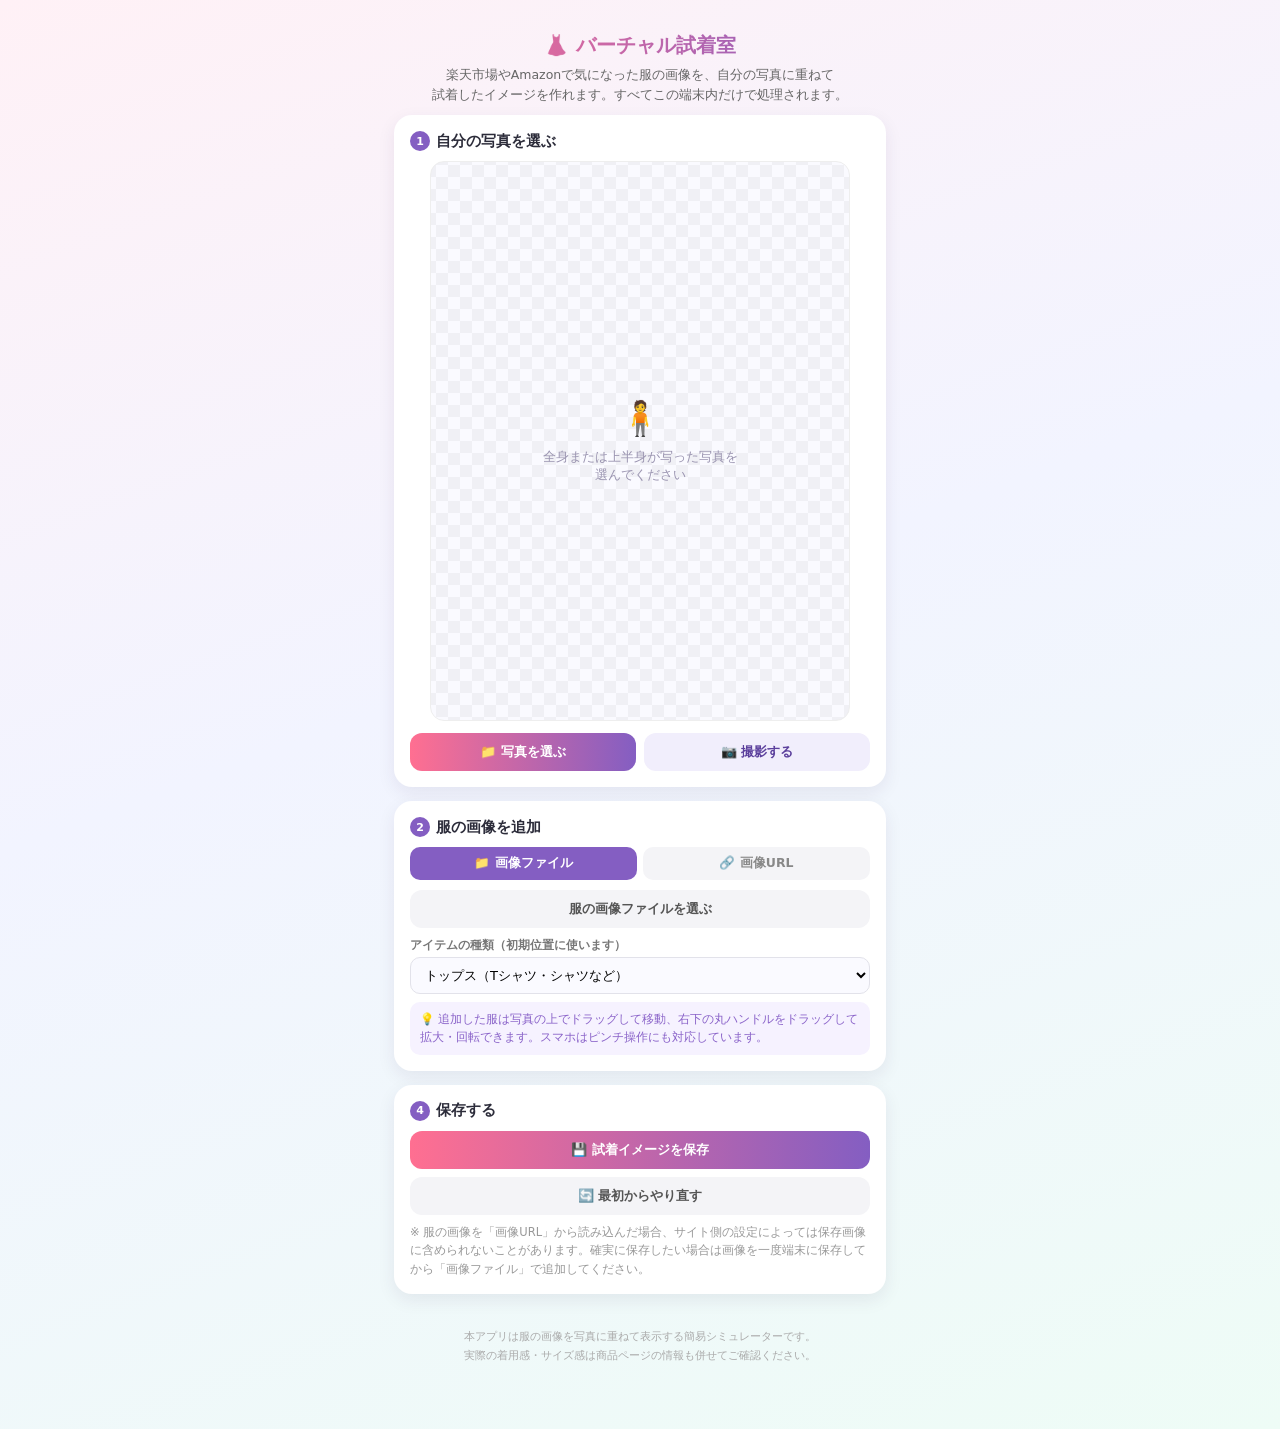
==== commit 0f195135: "バーチャル試着アプリを追加：楽天市場・Amazonの服画像を自分の写真に重ねて試着イメージを作成 - 自分の写真をアップロード/撮影 - 服の画像をファイルまたはURLから追加し、ドラッグ・ピンチ・回" ====
--- a/index.html
+++ b/index.html
@@ -1,416 +1,597 @@
 <!DOCTYPE html>
 <html lang="ja">
 <head>
-  <meta charset="UTF-8">
-  <meta name="viewport" content="width=device-width, initial-scale=1.0, maximum-scale=1.0, user-scalable=no">
-  <title>どうぶつタッチ！</title>
-  <style>
-    * {
-      margin: 0; padding: 0;
-      box-sizing: border-box;
-      -webkit-tap-highlight-color: transparent;
-      user-select: none;
-    }
-    html, body {
-      width: 100%; height: 100%;
-      overflow: hidden;
-      background: #87CEEB;
-      font-family: Arial, sans-serif;
-    }
-    #game-container {
-      position: relative;
-      width: 100%; height: 100%;
-      overflow: hidden;
-      background: linear-gradient(180deg, #87CEEB 0%, #C8F0FF 100%);
-    }
-
-    /* HUD */
-    #hud {
-      position: absolute; top: 0; left: 0; right: 0;
-      z-index: 100;
-      display: flex; justify-content: space-between; align-items: center;
-      padding: 8px 12px;
-      background: rgba(255,255,255,0.6);
-    }
-    .hud-box {
-      background: white; border-radius: 16px;
-      padding: 4px 14px; text-align: center;
-      box-shadow: 0 2px 6px rgba(0,0,0,0.12);
-      min-width: 80px;
-    }
-    .hud-label { font-size: 10px; color: #999; font-weight: bold; }
-    #score { font-size: 26px; font-weight: bold; color: #FF5555; }
-    #timer { font-size: 26px; font-weight: bold; color: #44BBAA; }
-    #timer.urgent { color: #FF0000; }
-    #level-badge {
-      background: #FFD700; color: white;
-      border-radius: 50%; width: 44px; height: 44px;
-      display: flex; flex-direction: column;
-      align-items: center; justify-content: center;
-      font-weight: bold;
-      box-shadow: 0 2px 6px rgba(0,0,0,0.15);
-    }
-    #level-num { font-size: 16px; line-height: 1; }
-
-    /* 動物カード */
-    .animal-card {
-      position: absolute;
-      top: 100%;
-      border-radius: 16px;
-      display: flex; flex-direction: column;
-      align-items: center; justify-content: center;
-      background: white;
-      box-shadow: 0 4px 16px rgba(0,0,0,0.2);
-      padding: 4px;
-      cursor: pointer;
-      touch-action: manipulation;
-      animation: jumpIn ease-out forwards;
-    }
-    .animal-emoji { line-height: 1; }
-    .animal-name  { font-size: 11px; font-weight: bold; color: #555; }
-
-    @keyframes jumpIn {
-      0%   { transform: translateY(0) scale(0.4); opacity: 0; }
-      12%  { transform: translateY(-30vh) scale(1.1); opacity: 1; }
-      20%  { transform: translateY(-26vh) scale(0.96); }
-      28%  { transform: translateY(-30vh) scale(1); }
-      85%  { transform: translateY(-120vh) scale(1); opacity: 1; }
-      100% { transform: translateY(-128vh) scale(1); opacity: 0; }
-    }
-
-    /* エフェクト */
-    .pop-star {
-      position: absolute; pointer-events: none;
-      z-index: 200; font-size: 20px;
-      animation: starFly 0.7s ease-out forwards;
-    }
-    @keyframes starFly {
-      0%   { transform: translate(0,0) scale(0.5); opacity: 1; }
-      100% { transform: translate(var(--dx), var(--dy)) scale(1); opacity: 0; }
-    }
-    .score-pop {
-      position: absolute; pointer-events: none;
-      font-size: 20px; font-weight: bold;
-      color: #FF5555; z-index: 201;
-      text-shadow: 1px 1px 3px rgba(0,0,0,0.3);
-      animation: scoreFly 0.8s ease-out forwards;
-    }
-    @keyframes scoreFly {
-      0%   { transform: translateY(0); opacity: 1; }
-      100% { transform: translateY(-60px); opacity: 0; }
-    }
-    #combo-text {
-      position: absolute; top: 72px; left: 50%;
-      transform: translateX(-50%);
-      z-index: 150; font-size: 24px; font-weight: bold;
-      color: #FF5555; text-shadow: 1px 1px 4px rgba(0,0,0,0.2);
-      pointer-events: none;
-      display: none; white-space: nowrap;
-    }
-
-    /* 草 */
-    #grass {
-      position: absolute; bottom: 0; left: 0; right: 0;
-      height: 55px;
-      background: linear-gradient(#7EC850, #5BA032);
-      z-index: 50;
-    }
-
-    /* オーバーレイ画面 */
-    .overlay {
-      position: absolute; inset: 0; z-index: 300;
-      display: flex; align-items: center; justify-content: center;
-      background: rgba(100,180,230,0.92);
-    }
-    .card {
-      background: white; border-radius: 24px;
-      padding: 30px 28px; text-align: center;
-      width: 88%; max-width: 310px;
-      box-shadow: 0 8px 30px rgba(0,0,0,0.2);
-    }
-    .card-title { font-size: 36px; margin-bottom: 6px; }
-    .card-sub   { font-size: 15px; color: #888; margin-bottom: 12px; }
-    .card-info  { font-size: 13px; color: #666; line-height: 1.9; margin-bottom: 18px; }
-    .btn {
-      display: block; width: 100%;
-      padding: 16px; margin-top: 10px;
-      border: none; border-radius: 16px;
-      font-size: 20px; font-weight: bold;
-      cursor: pointer;
-      touch-action: manipulation;
-      box-shadow: 0 4px 12px rgba(0,0,0,0.15);
-    }
-    .btn-orange { background: #FF6B3B; color: white; }
-    .btn-teal   { background: #3BBFB0; color: white; }
-    .result-pts { font-size: 52px; font-weight: bold; color: #FF5555; }
-    .result-sub { font-size: 13px; color: #aaa; margin-top: 4px; }
-    .medal      { font-size: 44px; margin: 6px 0; }
-  </style>
+<meta charset="UTF-8">
+<meta name="viewport" content="width=device-width, initial-scale=1.0, maximum-scale=1.0, user-scalable=no">
+<title>バーチャル試着室 - 楽天市場・Amazonの服を試着イメージ</title>
+<style>
+  * { margin:0; padding:0; box-sizing:border-box; -webkit-tap-highlight-color:transparent; }
+  html, body {
+    width:100%; min-height:100%;
+    background: linear-gradient(160deg,#fff1f6 0%,#f2f4ff 45%,#eefcf6 100%);
+    font-family: "Hiragino Kaku Gothic ProN","Hiragino Sans",Meiryo,system-ui,sans-serif;
+    color:#2c2c3a;
+  }
+  .app { max-width:520px; margin:0 auto; padding:14px 14px 60px; }
+  header { text-align:center; padding:18px 8px 10px; }
+  header h1 { font-size:20px; font-weight:800; background:linear-gradient(90deg,#ff6f91,#845ec2); -webkit-background-clip:text; background-clip:text; color:transparent; }
+  header p { font-size:12.5px; color:#666; margin-top:6px; line-height:1.6; }
+
+  .card {
+    background:#fff; border-radius:18px; padding:16px;
+    box-shadow:0 6px 18px rgba(50,30,80,0.08);
+    margin-bottom:14px;
+  }
+  .card h2 { font-size:14.5px; font-weight:800; display:flex; align-items:center; gap:6px; margin-bottom:10px; }
+  .step-badge {
+    display:inline-flex; align-items:center; justify-content:center;
+    width:20px; height:20px; border-radius:50%;
+    background:#845ec2; color:#fff; font-size:11px; font-weight:800; flex-shrink:0;
+  }
+
+  /* ---- Stage ---- */
+  #stageWrap { display:flex; justify-content:center; }
+  #stage {
+    position:relative; width:100%; max-width:420px; aspect-ratio:3/4;
+    background:repeating-conic-gradient(#f0f0f5 0% 25%, #fafaff 0% 50%) 50%/24px 24px;
+    border-radius:14px; overflow:hidden; touch-action:none;
+    border:1px solid #eee;
+  }
+  #stagePhoto { position:absolute; inset:0; width:100%; height:100%; object-fit:contain; pointer-events:none; }
+  #stageEmpty {
+    position:absolute; inset:0; display:flex; flex-direction:column; align-items:center; justify-content:center;
+    gap:10px; color:#9a94b0; padding:20px; text-align:center; font-size:13px;
+  }
+  #stageEmpty .big { font-size:34px; }
+  #stageEmpty[hidden] { display:none; }
+
+  .layer {
+    position:absolute; touch-action:none; cursor:grab;
+    display:flex; align-items:center; justify-content:center;
+  }
+  .layer img { width:100%; height:100%; object-fit:fill; pointer-events:none; user-select:none; }
+  .layer.selected { outline:2px dashed #ff6f91; outline-offset:2px; }
+  .handle {
+    position:absolute; width:22px; height:22px; border-radius:50%;
+    background:#845ec2; border:2px solid #fff; box-shadow:0 2px 5px rgba(0,0,0,0.3);
+    right:-11px; bottom:-11px; cursor:nwse-resize; display:none;
+  }
+  .layer.selected .handle { display:block; }
+  .delBtn {
+    position:absolute; top:-11px; left:-11px; width:22px; height:22px; border-radius:50%;
+    background:#ff5470; color:#fff; border:2px solid #fff; font-size:12px; line-height:1;
+    display:none; align-items:center; justify-content:center; cursor:pointer; box-shadow:0 2px 5px rgba(0,0,0,0.3);
+  }
+  .layer.selected .delBtn { display:flex; }
+
+  /* ---- Buttons ---- */
+  .row { display:flex; gap:8px; flex-wrap:wrap; }
+  button {
+    font-family:inherit; border:none; cursor:pointer; border-radius:12px;
+    padding:10px 14px; font-size:13px; font-weight:700;
+    transition:transform .1s ease;
+  }
+  button:active { transform:scale(0.96); }
+  .btn-primary { background:linear-gradient(90deg,#ff6f91,#845ec2); color:#fff; }
+  .btn-secondary { background:#f1eefc; color:#5b3f9c; }
+  .btn-ghost { background:#f4f4f7; color:#555; }
+  .btn-full { width:100%; }
+  .btn-sm { padding:7px 10px; font-size:12px; border-radius:10px; }
+  select, input[type=text] {
+    font-family:inherit; font-size:13px; padding:9px 10px; border-radius:10px;
+    border:1px solid #e2e2ea; width:100%; background:#fafaff;
+  }
+  label.field-label { font-size:11.5px; font-weight:700; color:#777; display:block; margin:10px 0 4px; }
+
+  /* ---- Layer list ---- */
+  #layerList { display:flex; gap:8px; flex-wrap:wrap; margin-top:12px; }
+  .chip {
+    display:flex; align-items:center; gap:6px; padding:5px 10px 5px 5px;
+    background:#f6f5fb; border-radius:20px; font-size:12px; cursor:pointer;
+    border:2px solid transparent;
+  }
+  .chip.active { border-color:#845ec2; background:#f1eefc; }
+  .chip img { width:22px; height:22px; object-fit:cover; border-radius:50%; background:#fff; }
+
+  .adjustBox { margin-top:12px; padding-top:12px; border-top:1px dashed #eee; }
+  .adjustBox .field-row { display:flex; align-items:center; gap:8px; margin-bottom:8px; }
+  .adjustBox .field-row span { font-size:12px; color:#777; width:64px; flex-shrink:0; }
+  .adjustBox input[type=range] { flex:1; }
+
+  .tabs { display:flex; gap:6px; margin-bottom:10px; }
+  .tab { flex:1; text-align:center; padding:8px; border-radius:10px; background:#f4f4f7; font-size:12.5px; font-weight:700; color:#888; cursor:pointer; }
+  .tab.active { background:#845ec2; color:#fff; }
+  .tabPanel { display:none; }
+  .tabPanel.active { display:block; }
+
+  .note { font-size:11.5px; color:#999; line-height:1.6; margin-top:8px; }
+  .hint { font-size:11.5px; color:#8a63c9; background:#f6f2ff; padding:8px 10px; border-radius:10px; margin-top:8px; line-height:1.6; }
+
+  footer { text-align:center; font-size:11px; color:#aaa; padding:20px 10px 4px; line-height:1.7; }
+</style>
 </head>
 <body>
-<div id="game-container">
-  <div id="grass"></div>
-
-  <div id="hud">
-    <div class="hud-box">
-      <div class="hud-label">スコア</div>
-      <div id="score">0</div>
-    </div>
-    <div id="level-badge">
-      <div style="font-size:8px">Lv</div>
-      <div id="level-num">1</div>
-    </div>
-    <div class="hud-box">
-      <div class="hud-label">のこり</div>
-      <div id="timer">60</div>
-    </div>
+<div class="app">
+  <header>
+    <h1>👗 バーチャル試着室</h1>
+    <p>楽天市場やAmazonで気になった服の画像を、自分の写真に重ねて<br>試着したイメージを作れます。すべてこの端末内だけで処理されます。</p>
+  </header>
+
+  <div class="card">
+    <h2><span class="step-badge">1</span>自分の写真を選ぶ</h2>
+    <div id="stageWrap">
+      <div id="stage">
+        <img id="stagePhoto" hidden>
+        <div id="stageEmpty">
+          <div class="big">🧍</div>
+          <div>全身または上半身が写った写真を<br>選んでください</div>
+        </div>
+      </div>
+    </div>
+    <div class="row" style="margin-top:12px;">
+      <button class="btn-primary" style="flex:1;" id="btnPickPhoto">📁 写真を選ぶ</button>
+      <button class="btn-secondary" style="flex:1;" id="btnCameraPhoto">📷 撮影する</button>
+    </div>
+    <input type="file" id="photoInput" accept="image/*" hidden>
+    <input type="file" id="photoCameraInput" accept="image/*" capture="user" hidden>
   </div>
 
-  <div id="combo-text"></div>
-
-  <!-- スタート -->
-  <div class="overlay" id="start-screen">
-    <div class="card">
-      <div class="card-title">🐾 どうぶつタッチ！</div>
-      <div class="card-sub">でてきた どうぶつを タッチ！</div>
-      <div class="card-info">
-        🐶 どうぶつが とびだすよ！<br>
-        ⭐ ちいさいほど こうとく！<br>
-        ✨ つづけると ボーナス！<br>
-        ⏰ 60びょうで がんばろう！
+  <div class="card" id="addClothCard">
+    <h2><span class="step-badge">2</span>服の画像を追加</h2>
+    <div class="tabs">
+      <div class="tab active" data-tab="file">📁 画像ファイル</div>
+      <div class="tab" data-tab="url">🔗 画像URL</div>
+    </div>
+
+    <div class="tabPanel active" data-panel="file">
+      <button class="btn-ghost btn-full" id="btnPickCloth">服の画像ファイルを選ぶ</button>
+      <input type="file" id="clothInput" accept="image/*" hidden>
+    </div>
+    <div class="tabPanel" data-panel="url">
+      <input type="text" id="clothUrlInput" placeholder="https://... の商品画像URLを貼り付け">
+      <button class="btn-ghost btn-full" id="btnLoadClothUrl" style="margin-top:8px;">この画像を読み込む</button>
+      <div class="note">商品ページで画像を右クリック →「画像のアドレスをコピー」で取得できます。サイトによっては保存機能の都合上、後述の理由でダウンロード保存に対応できない場合があります。</div>
+    </div>
+
+    <label class="field-label">アイテムの種類（初期位置に使います）</label>
+    <select id="categorySelect">
+      <option value="top">トップス（Tシャツ・シャツなど）</option>
+      <option value="bottom">ボトムス（パンツ・スカート）</option>
+      <option value="dress">ワンピース・アウター</option>
+      <option value="other">その他・小物</option>
+    </select>
+
+    <div class="hint">💡 追加した服は写真の上でドラッグして移動、右下の丸ハンドルをドラッグして拡大・回転できます。スマホはピンチ操作にも対応しています。</div>
+  </div>
+
+  <div class="card" id="layersCard" hidden>
+    <h2><span class="step-badge">3</span>位置・サイズを調整</h2>
+    <div id="layerList"></div>
+
+    <div class="adjustBox" id="adjustBox" hidden>
+      <div class="field-row"><span>不透明度</span><input type="range" id="opacityRange" min="20" max="100" value="100"></div>
+      <div class="row">
+        <button class="btn-ghost btn-sm" id="btnFront">⬆ 最前面へ</button>
+        <button class="btn-ghost btn-sm" id="btnBack">⬇ 最背面へ</button>
+        <button class="btn-ghost btn-sm" id="btnDuplicate">⧉ 複製</button>
       </div>
-      <button class="btn btn-orange" id="btn-start">▶ あそぶ！</button>
     </div>
   </div>
 
-  <!-- ゲームオーバー -->
-  <div class="overlay" id="end-screen" style="display:none">
-    <div class="card">
-      <div class="medal" id="end-medal">🥇</div>
-      <div class="result-pts" id="end-score">0</div>
-      <div class="result-sub" id="end-best">ベスト: 0</div>
-      <button class="btn btn-teal" id="btn-retry">🔄 もう一度！</button>
-      <button class="btn btn-orange" id="btn-home" style="margin-top:8px">🏠 タイトルへ</button>
-    </div>
+  <div class="card">
+    <h2><span class="step-badge">4</span>保存する</h2>
+    <div class="row">
+      <button class="btn-primary btn-full" id="btnSave">💾 試着イメージを保存</button>
+    </div>
+    <button class="btn-ghost btn-full" id="btnReset" style="margin-top:8px;">🔄 最初からやり直す</button>
+    <div class="note">※ 服の画像を「画像URL」から読み込んだ場合、サイト側の設定によっては保存画像に含められないことがあります。確実に保存したい場合は画像を一度端末に保存してから「画像ファイル」で追加してください。</div>
   </div>
+
+  <a id="downloadLink" hidden></a>
+
+  <footer>本アプリは服の画像を写真に重ねて表示する簡易シミュレーターです。<br>実際の着用感・サイズ感は商品ページの情報も併せてご確認ください。</footer>
 </div>
 
 <script>
-// ── 定数 ──────────────────────────────────────────
-var GAME_TIME = 60;
-var ANIMALS = [
-  '🐶','🐱','🐭','🐰','🦊','🐻','🐼','🐨','🐯','🦁',
-  '🐮','🐷','🐸','🐵','🐔','🐧','🦆','🦋','🐢','🐬',
-  '🦓','🦒','🐘','🦜','🦔','🐇','🦉','🐺','🐴','🦕'
-];
-var NAMES = {
-  '🐶':'いぬ','🐱':'ねこ','🐭':'ねずみ','🐰':'うさぎ','🦊':'きつね',
-  '🐻':'くま','🐼':'パンダ','🐨':'コアラ','🐯':'とら','🦁':'らいおん',
-  '🐮':'うし','🐷':'ぶた','🐸':'かえる','🐵':'さる','🐔':'にわとり',
-  '🐧':'ペンギン','🦆':'あひる','🦋':'ちょうちょ','🐢':'かめ','🐬':'いるか',
-  '🦓':'しまうま','🦒':'きりん','🐘':'ぞう','🦜':'おうむ','🦔':'ハリネズミ',
-  '🐇':'うさぎ','🦉':'ふくろう','🐺':'おおかみ','🐴':'うま','🦕':'きょうりゅう'
-};
-var BORDERS = ['#FF6B6B','#FFD700','#4ECDC4','#FF9F7F','#C77DFF','#5BC8F5','#FF85A2','#7EC850'];
-var STARS   = ['⭐','✨','💛','💚','💙','🧡','❤️','💜'];
-
-// ── 状態 ──────────────────────────────────────────
-var score = 0, timeLeft = GAME_TIME, level = 1;
-var combo = 0, comboTimer = null;
-var timerInt = null, spawnTO = null;
-var running = false;
-var bestScore = 0;
-try { bestScore = parseInt(localStorage.getItem('ab2') || '0') || 0; } catch(e){}
-
-// ── オーディオ ────────────────────────────────────
-var actx = null;
-function beep(freq, dur) {
-  try {
-    if (!actx) actx = new (window.AudioContext || window.webkitAudioContext)();
-    if (actx.state === 'suspended') actx.resume();
-    var o = actx.createOscillator(), g = actx.createGain();
-    o.connect(g); g.connect(actx.destination);
-    o.frequency.value = freq;
-    g.gain.setValueAtTime(0.2, actx.currentTime);
-    g.gain.exponentialRampToValueAtTime(0.001, actx.currentTime + dur);
-    o.start(); o.stop(actx.currentTime + dur);
-  } catch(e) {}
-}
-
-// ── ゲーム制御 ────────────────────────────────────
-function startGame() {
-  score = 0; timeLeft = GAME_TIME; level = 1; combo = 0; running = true;
-  setText('score', '0');
-  setText('timer', '' + GAME_TIME);
-  byId('timer').className = '';
-  setText('level-num', '1');
-  byId('combo-text').style.display = 'none';
-  byId('start-screen').style.display = 'none';
-  byId('end-screen').style.display = 'none';
-  removeCards();
-  clearInterval(timerInt);
-  clearTimeout(spawnTO);
-  timerInt = setInterval(tick, 1000);
-  spawn();
-}
-
-function showTitle() {
-  running = false;
-  clearInterval(timerInt); clearTimeout(spawnTO);
-  removeCards();
-  byId('end-screen').style.display = 'none';
-  byId('start-screen').style.display = 'flex';
-}
-
-function removeCards() {
-  var cs = document.querySelectorAll('.animal-card');
-  for (var i = 0; i < cs.length; i++) cs[i].remove();
-}
-
-function tick() {
-  timeLeft--;
-  setText('timer', '' + timeLeft);
-  if (timeLeft <= 10) byId('timer').className = 'urgent';
-  level = Math.min(5, Math.floor((GAME_TIME - timeLeft) / 15) + 1);
-  setText('level-num', '' + level);
-  if (timeLeft <= 0) endGame();
-}
-
-function endGame() {
-  running = false;
-  clearInterval(timerInt); clearTimeout(spawnTO);
-  beep(300, 0.4);
-  var isNew = score > bestScore;
-  if (isNew) { bestScore = score; try { localStorage.setItem('ab2', bestScore); } catch(e){} }
-  setText('end-score', '' + score);
-  setText('end-best',  isNew ? '🎊 新記録！' : 'ベスト: ' + bestScore);
-  setText('end-medal', score >= 300 ? '🥇' : score >= 150 ? '🥈' : score >= 50 ? '🥉' : '🎮');
-  setTimeout(function() { byId('end-screen').style.display = 'flex'; }, 500);
-}
-
-// ── スポーン ──────────────────────────────────────
-function spawn() {
-  if (!running) return;
-  spawnCard();
-  var d = Math.max(400, 1200 - level * 140) + Math.random() * 300;
-  spawnTO = setTimeout(function() { if (running) spawn(); }, d);
-}
-
-function spawnCard() {
-  if (!running) return;
-  var sz = pickSize();
-  var emoji = ANIMALS[rnd(ANIMALS.length)];
-  var name  = NAMES[emoji] || '';
-  var bdr   = BORDERS[rnd(BORDERS.length)];
-  var dur   = Math.max(2.5, 6 - level * 0.5) + Math.random() * 2;
-
-  var card = document.createElement('div');
-  card.className = 'animal-card';
-  card.style.width  = sz + 'px';
-  card.style.height = sz + 'px';
-  card.style.left   = (4 + Math.random() * 80) + '%';
-  card.style.border = '3px solid ' + bdr;
-  card.style.animationDuration = dur.toFixed(2) + 's';
-
-  var ee = document.createElement('div');
-  ee.className = 'animal-emoji';
-  ee.style.fontSize = Math.round(sz * 0.5) + 'px';
-  ee.textContent = emoji;
-
-  var ne = document.createElement('div');
-  ne.className = 'animal-name';
-  ne.textContent = name;
-
-  card.appendChild(ee);
-  card.appendChild(ne);
-  card.dataset.pts   = sizeToPoints(sz);
-  card.dataset.emoji = emoji;
-
-  card.addEventListener('pointerdown', tapCard);
-  card.addEventListener('animationend', function() {
-    if (card.parentNode) card.parentNode.removeChild(card);
-  });
-
-  byId('game-container').appendChild(card);
-}
-
-function pickSize() {
-  var r = Math.random();
-  return r < 0.15 ? 95 + rnd(20) : r < 0.55 ? 65 + rnd(20) : 46 + rnd(14);
-}
-function sizeToPoints(s) { return s >= 95 ? 1 : s >= 65 ? 3 : 5; }
-
-// ── タップ ────────────────────────────────────────
-function tapCard(e) {
-  e.stopPropagation();
-  if (!running) return;
-  var card = this;
-  card.removeEventListener('pointerdown', tapCard);
-  var rect = card.getBoundingClientRect();
-  var cx = rect.left + rect.width / 2;
-  var cy = rect.top  + rect.height / 2;
-  if (card.parentNode) card.parentNode.removeChild(card);
-
-  combo++;
-  clearTimeout(comboTimer);
-  comboTimer = setTimeout(function() { combo = 0; hideCombo(); }, 1200);
-
-  var mult = combo >= 5 ? 3 : combo >= 3 ? 2 : 1;
-  var pts  = parseInt(card.dataset.pts) * mult;
-  score += pts;
-  setText('score', '' + score);
-
-  showStars(cx, cy);
-  showPts(cx, cy, pts, combo);
-  beep(440 + combo * 40, 0.18);
-
-  if (combo >= 3) {
-    var ct = byId('combo-text');
-    ct.textContent = combo >= 10 ? '🔥' + combo + 'コンボ！！' : combo >= 5 ? '✨' + combo + 'コンボ！' : combo + 'コンボ';
-    ct.style.display = 'block';
-    if (combo % 3 === 0) { beep(523,0.1); beep(659,0.1); beep(784,0.1); }
-  }
-}
-
-function hideCombo() { byId('combo-text').style.display = 'none'; }
-
-function showStars(cx, cy) {
-  var cont = byId('game-container');
-  for (var i = 0; i < 6; i++) {
-    var el = document.createElement('div');
-    el.className = 'pop-star';
-    el.textContent = STARS[rnd(STARS.length)];
-    var a = Math.PI * 2 * i / 6 + Math.random() * 0.4;
-    var d = 35 + Math.random() * 45;
-    el.style.left = (cx - 10) + 'px';
-    el.style.top  = (cy - 10) + 'px';
-    el.style.setProperty('--dx', (Math.cos(a) * d) + 'px');
-    el.style.setProperty('--dy', (Math.sin(a) * d - 15) + 'px');
-    cont.appendChild(el);
-    (function(e) { e.addEventListener('animationend', function() { if(e.parentNode) e.parentNode.removeChild(e); }); })(el);
-  }
-}
-
-function showPts(cx, cy, pts, c) {
-  var el = document.createElement('div');
-  el.className = 'score-pop';
-  el.textContent = '+' + pts + (c >= 5 ? ' x3🔥' : c >= 3 ? ' x2✨' : '');
-  el.style.left = (cx - 20) + 'px';
-  el.style.top  = (cy - 32) + 'px';
-  if (c >= 3) el.style.color = c >= 5 ? '#FF0000' : '#FF9F00';
-  byId('game-container').appendChild(el);
-  el.addEventListener('animationend', function() { if(el.parentNode) el.parentNode.removeChild(el); });
-}
-
-// ── ユーティリティ ────────────────────────────────
-function byId(id) { return document.getElementById(id); }
-function setText(id, t) { byId(id).textContent = t; }
-function rnd(n) { return Math.floor(Math.random() * n); }
-
-// ── ボタン設定 ────────────────────────────────────
-byId('btn-start').onclick = startGame;
-byId('btn-retry').onclick = startGame;
-byId('btn-home').onclick  = showTitle;
+(function(){
+  "use strict";
+
+  const stage = document.getElementById('stage');
+  const stagePhoto = document.getElementById('stagePhoto');
+  const stageEmpty = document.getElementById('stageEmpty');
+  const layersCard = document.getElementById('layersCard');
+  const layerListEl = document.getElementById('layerList');
+  const adjustBox = document.getElementById('adjustBox');
+  const opacityRange = document.getElementById('opacityRange');
+  const downloadLink = document.getElementById('downloadLink');
+
+  let photo = null; // {img, naturalW, naturalH}
+  let layers = [];  // {id, img, el, xf, yf, wf, hf, rotation, opacity, dataUrl, safe}
+  let selectedId = null;
+  let uid = 1;
+
+  const CATEGORY_DEFAULT = {
+    top:    { yf:0.32, wf:0.42 },
+    bottom: { yf:0.68, wf:0.42 },
+    dress:  { yf:0.5,  wf:0.5 },
+    other:  { yf:0.5,  wf:0.3 }
+  };
+
+  function readFileAsDataURL(file){
+    return new Promise((resolve,reject)=>{
+      const r = new FileReader();
+      r.onload = ()=>resolve(r.result);
+      r.onerror = reject;
+      r.readAsDataURL(file);
+    });
+  }
+
+  function loadImage(src, crossOrigin){
+    return new Promise((resolve,reject)=>{
+      const img = new Image();
+      if (crossOrigin) img.crossOrigin = 'anonymous';
+      img.onload = ()=>resolve(img);
+      img.onerror = reject;
+      img.src = src;
+    });
+  }
+
+  // ---------- Photo ----------
+  document.getElementById('btnPickPhoto').addEventListener('click', ()=>document.getElementById('photoInput').click());
+  document.getElementById('btnCameraPhoto').addEventListener('click', ()=>document.getElementById('photoCameraInput').click());
+  document.getElementById('photoInput').addEventListener('change', onPhotoFile);
+  document.getElementById('photoCameraInput').addEventListener('change', onPhotoFile);
+
+  async function onPhotoFile(e){
+    const file = e.target.files[0];
+    e.target.value = '';
+    if (!file) return;
+    try {
+      const dataUrl = await readFileAsDataURL(file);
+      const img = await loadImage(dataUrl,false);
+      photo = { img, naturalW: img.naturalWidth, naturalH: img.naturalHeight };
+      stagePhoto.src = dataUrl;
+      stagePhoto.hidden = false;
+      stageEmpty.hidden = true;
+    } catch(err){
+      alert('写真を読み込めませんでした。別の画像でお試しください。');
+    }
+  }
+
+  // ---------- Add clothing ----------
+  document.querySelectorAll('.tab').forEach(tab=>{
+    tab.addEventListener('click', ()=>{
+      document.querySelectorAll('.tab').forEach(t=>t.classList.remove('active'));
+      document.querySelectorAll('.tabPanel').forEach(p=>p.classList.remove('active'));
+      tab.classList.add('active');
+      document.querySelector(`.tabPanel[data-panel="${tab.dataset.tab}"]`).classList.add('active');
+    });
+  });
+
+  document.getElementById('btnPickCloth').addEventListener('click', ()=>document.getElementById('clothInput').click());
+  document.getElementById('clothInput').addEventListener('change', async (e)=>{
+    const file = e.target.files[0];
+    e.target.value = '';
+    if (!file) return;
+    try {
+      const dataUrl = await readFileAsDataURL(file);
+      const img = await loadImage(dataUrl,false);
+      addLayer(img, true);
+    } catch(err){
+      alert('服の画像を読み込めませんでした。');
+    }
+  });
+
+  document.getElementById('btnLoadClothUrl').addEventListener('click', async ()=>{
+    const url = document.getElementById('clothUrlInput').value.trim();
+    if (!url) { alert('画像URLを入力してください。'); return; }
+    try {
+      const img = await loadImage(url, true);
+      addLayer(img, false, url);
+    } catch(err){
+      alert('画像を読み込めませんでした。URLが正しいか、画像への直接リンクかご確認ください。');
+    }
+  });
+
+  function addLayer(img, safe){
+    if (!photo){ alert('先に自分の写真を選んでください。'); return; }
+    const cat = document.getElementById('categorySelect').value;
+    const def = CATEGORY_DEFAULT[cat];
+    const stageW = stage.clientWidth, stageH = stage.clientHeight;
+    const pwPx = def.wf * stageW;
+    const phPx = pwPx * (img.naturalHeight / img.naturalWidth);
+
+    const layer = {
+      id: uid++,
+      img,
+      xf: 0.5,
+      yf: def.yf,
+      wf: def.wf,
+      hf: phPx / stageH,
+      rotation: 0,
+      opacity: 1,
+      safe
+    };
+    layers.push(layer);
+    buildLayerEl(layer);
+    renderLayer(layer);
+    selectLayer(layer.id);
+    layersCard.hidden = false;
+    renderLayerList();
+  }
+
+  // ---------- Layer DOM + gestures ----------
+  function buildLayerEl(layer){
+    const el = document.createElement('div');
+    el.className = 'layer';
+    el.dataset.id = layer.id;
+
+    const img = document.createElement('img');
+    img.src = layer.img.src;
+    el.appendChild(img);
+
+    const del = document.createElement('div');
+    del.className = 'delBtn';
+    del.textContent = '×';
+    del.addEventListener('pointerdown', (e)=>{ e.stopPropagation(); });
+    del.addEventListener('click', (e)=>{ e.stopPropagation(); deleteLayer(layer.id); });
+    el.appendChild(del);
+
+    const handle = document.createElement('div');
+    handle.className = 'handle';
+    el.appendChild(handle);
+
+    stage.appendChild(el);
+    layer.el = el;
+
+    attachGestures(layer, el, handle);
+  }
+
+  function attachGestures(layer, el, handle){
+    // body drag (also supports 2-finger pinch/rotate)
+    const pointers = new Map();
+    let mode = null; // 'drag' | 'pinch'
+    let start = null;
+
+    el.addEventListener('pointerdown', (e)=>{
+      if (e.target === handle) return;
+      e.stopPropagation();
+      selectLayer(layer.id);
+      el.setPointerCapture(e.pointerId);
+      pointers.set(e.pointerId, {x:e.clientX, y:e.clientY});
+      beginGesture();
+    });
+    el.addEventListener('pointermove', (e)=>{
+      if (!pointers.has(e.pointerId)) return;
+      pointers.set(e.pointerId, {x:e.clientX, y:e.clientY});
+      updateGesture();
+    });
+    function endPointer(e){
+      if (!pointers.has(e.pointerId)) return;
+      pointers.delete(e.pointerId);
+      if (pointers.size > 0) beginGesture(); else mode = null;
+    }
+    el.addEventListener('pointerup', endPointer);
+    el.addEventListener('pointercancel', endPointer);
+
+    function beginGesture(){
+      const rect = stage.getBoundingClientRect();
+      const pts = [...pointers.values()];
+      if (pts.length === 1){
+        mode = 'drag';
+        start = { px: pts[0].x, py: pts[0].y, xf: layer.xf, yf: layer.yf, rect };
+      } else if (pts.length >= 2){
+        mode = 'pinch';
+        const [a,b] = pts;
+        const dx = b.x-a.x, dy = b.y-a.y;
+        start = {
+          dist: Math.hypot(dx,dy),
+          angle: Math.atan2(dy,dx),
+          wf: layer.wf, hf: layer.hf, rotation: layer.rotation,
+          xf: layer.xf, yf: layer.yf,
+          midX: (a.x+b.x)/2, midY: (a.y+b.y)/2,
+          rect
+        };
+      }
+    }
+
+    function updateGesture(){
+      const pts = [...pointers.values()];
+      const rect = start.rect;
+      if (mode === 'drag' && pts.length === 1){
+        const dxf = (pts[0].x - start.px) / rect.width;
+        const dyf = (pts[0].y - start.py) / rect.height;
+        layer.xf = start.xf + dxf;
+        layer.yf = start.yf + dyf;
+        renderLayer(layer);
+      } else if (mode === 'pinch' && pts.length >= 2){
+        const [a,b] = pts;
+        const dx = b.x-a.x, dy = b.y-a.y;
+        const dist = Math.hypot(dx,dy);
+        const angle = Math.atan2(dy,dx);
+        const scale = dist / start.dist;
+        const deltaAngle = (angle - start.angle) * 180/Math.PI;
+        layer.wf = Math.max(0.05, start.wf * scale);
+        layer.hf = Math.max(0.05, start.hf * scale);
+        layer.rotation = start.rotation + deltaAngle;
+        const midX = (a.x+b.x)/2, midY=(a.y+b.y)/2;
+        layer.xf = start.xf + (midX - start.midX) / rect.width;
+        layer.yf = start.yf + (midY - start.midY) / rect.height;
+        renderLayer(layer);
+      }
+    }
+
+    // corner resize+rotate handle (mouse-friendly)
+    handle.addEventListener('pointerdown', (e)=>{
+      e.stopPropagation();
+      handle.setPointerCapture(e.pointerId);
+      selectLayer(layer.id);
+      const rect = stage.getBoundingClientRect();
+      const cx = rect.left + layer.xf*rect.width;
+      const cy = rect.top + layer.yf*rect.height;
+      const dist0 = Math.hypot(e.clientX-cx, e.clientY-cy);
+      const angle0 = Math.atan2(e.clientY-cy, e.clientX-cx);
+      const w0 = layer.wf, h0 = layer.hf, rot0 = layer.rotation;
+
+      function onMove(ev){
+        const dist1 = Math.hypot(ev.clientX-cx, ev.clientY-cy);
+        const angle1 = Math.atan2(ev.clientY-cy, ev.clientX-cx);
+        const scale = dist1 / Math.max(dist0, 1);
+        layer.wf = Math.max(0.05, w0*scale);
+        layer.hf = Math.max(0.05, h0*scale);
+        layer.rotation = rot0 + (angle1-angle0)*180/Math.PI;
+        renderLayer(layer);
+      }
+      function onUp(ev){
+        handle.releasePointerCapture(e.pointerId);
+        handle.removeEventListener('pointermove', onMove);
+        handle.removeEventListener('pointerup', onUp);
+      }
+      handle.addEventListener('pointermove', onMove);
+      handle.addEventListener('pointerup', onUp);
+    });
+  }
+
+  function renderLayer(layer){
+    const stageW = stage.clientWidth, stageH = stage.clientHeight;
+    const pw = layer.wf * stageW, ph = layer.hf * stageH;
+    const cx = layer.xf * stageW, cy = layer.yf * stageH;
+    layer.el.style.width = pw+'px';
+    layer.el.style.height = ph+'px';
+    layer.el.style.left = (cx - pw/2)+'px';
+    layer.el.style.top = (cy - ph/2)+'px';
+    layer.el.style.transform = `rotate(${layer.rotation}deg)`;
+    layer.el.style.opacity = layer.opacity;
+    layer.el.style.zIndex = 10 + layers.indexOf(layer);
+  }
+
+  function renderAllLayers(){ layers.forEach(renderLayer); }
+  window.addEventListener('resize', renderAllLayers);
+
+  function selectLayer(id){
+    selectedId = id;
+    layers.forEach(l=>l.el.classList.toggle('selected', l.id===id));
+    const layer = layers.find(l=>l.id===id);
+    if (layer){
+      adjustBox.hidden = false;
+      opacityRange.value = Math.round(layer.opacity*100);
+    } else {
+      adjustBox.hidden = true;
+    }
+    renderLayerList();
+  }
+
+  stage.addEventListener('pointerdown', (e)=>{
+    if (e.target === stage || e.target === stagePhoto) selectLayer(null);
+  });
+
+  function deleteLayer(id){
+    const idx = layers.findIndex(l=>l.id===id);
+    if (idx === -1) return;
+    layers[idx].el.remove();
+    layers.splice(idx,1);
+    if (selectedId === id) selectedId = null;
+    renderAllLayers();
+    renderLayerList();
+    adjustBox.hidden = true;
+    layersCard.hidden = layers.length === 0;
+  }
+
+  function renderLayerList(){
+    layerListEl.innerHTML = '';
+    layers.forEach(l=>{
+      const chip = document.createElement('div');
+      chip.className = 'chip' + (l.id===selectedId ? ' active' : '');
+      const img = document.createElement('img');
+      img.src = l.img.src;
+      chip.appendChild(img);
+      chip.appendChild(document.createTextNode('アイテム'+l.id));
+      chip.addEventListener('click', ()=>selectLayer(l.id));
+      layerListEl.appendChild(chip);
+    });
+  }
+
+  opacityRange.addEventListener('input', ()=>{
+    const layer = layers.find(l=>l.id===selectedId);
+    if (!layer) return;
+    layer.opacity = opacityRange.value/100;
+    renderLayer(layer);
+  });
+
+  document.getElementById('btnFront').addEventListener('click', ()=>{
+    const idx = layers.findIndex(l=>l.id===selectedId);
+    if (idx === -1) return;
+    const [l] = layers.splice(idx,1);
+    layers.push(l);
+    renderAllLayers();
+  });
+  document.getElementById('btnBack').addEventListener('click', ()=>{
+    const idx = layers.findIndex(l=>l.id===selectedId);
+    if (idx === -1) return;
+    const [l] = layers.splice(idx,1);
+    layers.unshift(l);
+    renderAllLayers();
+  });
+  document.getElementById('btnDuplicate').addEventListener('click', ()=>{
+    const layer = layers.find(l=>l.id===selectedId);
+    if (!layer) return;
+    const copy = Object.assign({}, layer, { id: uid++, xf: layer.xf+0.04, yf: layer.yf+0.04 });
+    delete copy.el;
+    layers.push(copy);
+    buildLayerEl(copy);
+    renderLayer(copy);
+    selectLayer(copy.id);
+    renderLayerList();
+  });
+
+  // ---------- Save ----------
+  document.getElementById('btnSave').addEventListener('click', ()=>{
+    if (!photo){ alert('まず自分の写真を選んでください。'); return; }
+    const canvas = document.createElement('canvas');
+    canvas.width = photo.naturalW;
+    canvas.height = photo.naturalH;
+    const ctx = canvas.getContext('2d');
+    ctx.drawImage(photo.img, 0, 0, canvas.width, canvas.height);
+
+    const stageW = stage.clientWidth, stageH = stage.clientHeight;
+    const scaleX = canvas.width / stageW, scaleY = canvas.height / stageH;
+
+    layers.forEach(l=>{
+      const pw = l.wf*stageW*scaleX, ph = l.hf*stageH*scaleY;
+      const cx = l.xf*stageW*scaleX, cy = l.yf*stageH*scaleY;
+      ctx.save();
+      ctx.globalAlpha = l.opacity;
+      ctx.translate(cx,cy);
+      ctx.rotate(l.rotation*Math.PI/180);
+      ctx.drawImage(l.img, -pw/2, -ph/2, pw, ph);
+      ctx.restore();
+    });
+
+    try {
+      const url = canvas.toDataURL('image/png');
+      downloadLink.href = url;
+      downloadLink.download = 'try-on.png';
+      downloadLink.click();
+    } catch(err){
+      alert('外部サイトの画像が含まれているため、この端末では保存画像を作成できませんでした。\n「画像URL」で読み込んだ服の画像がある場合は、画像を一度端末に保存してから「画像ファイル」で追加し直してください。');
+    }
+  });
+
+  document.getElementById('btnReset').addEventListener('click', ()=>{
+    if (!confirm('写真と追加した服をすべて削除して最初からやり直しますか？')) return;
+    photo = null;
+    stagePhoto.hidden = true;
+    stagePhoto.src = '';
+    stageEmpty.hidden = false;
+    layers.forEach(l=>l.el.remove());
+    layers = [];
+    selectedId = null;
+    layersCard.hidden = true;
+    adjustBox.hidden = true;
+    renderLayerList();
+  });
+
+})();
 </script>
 </body>
 </html>
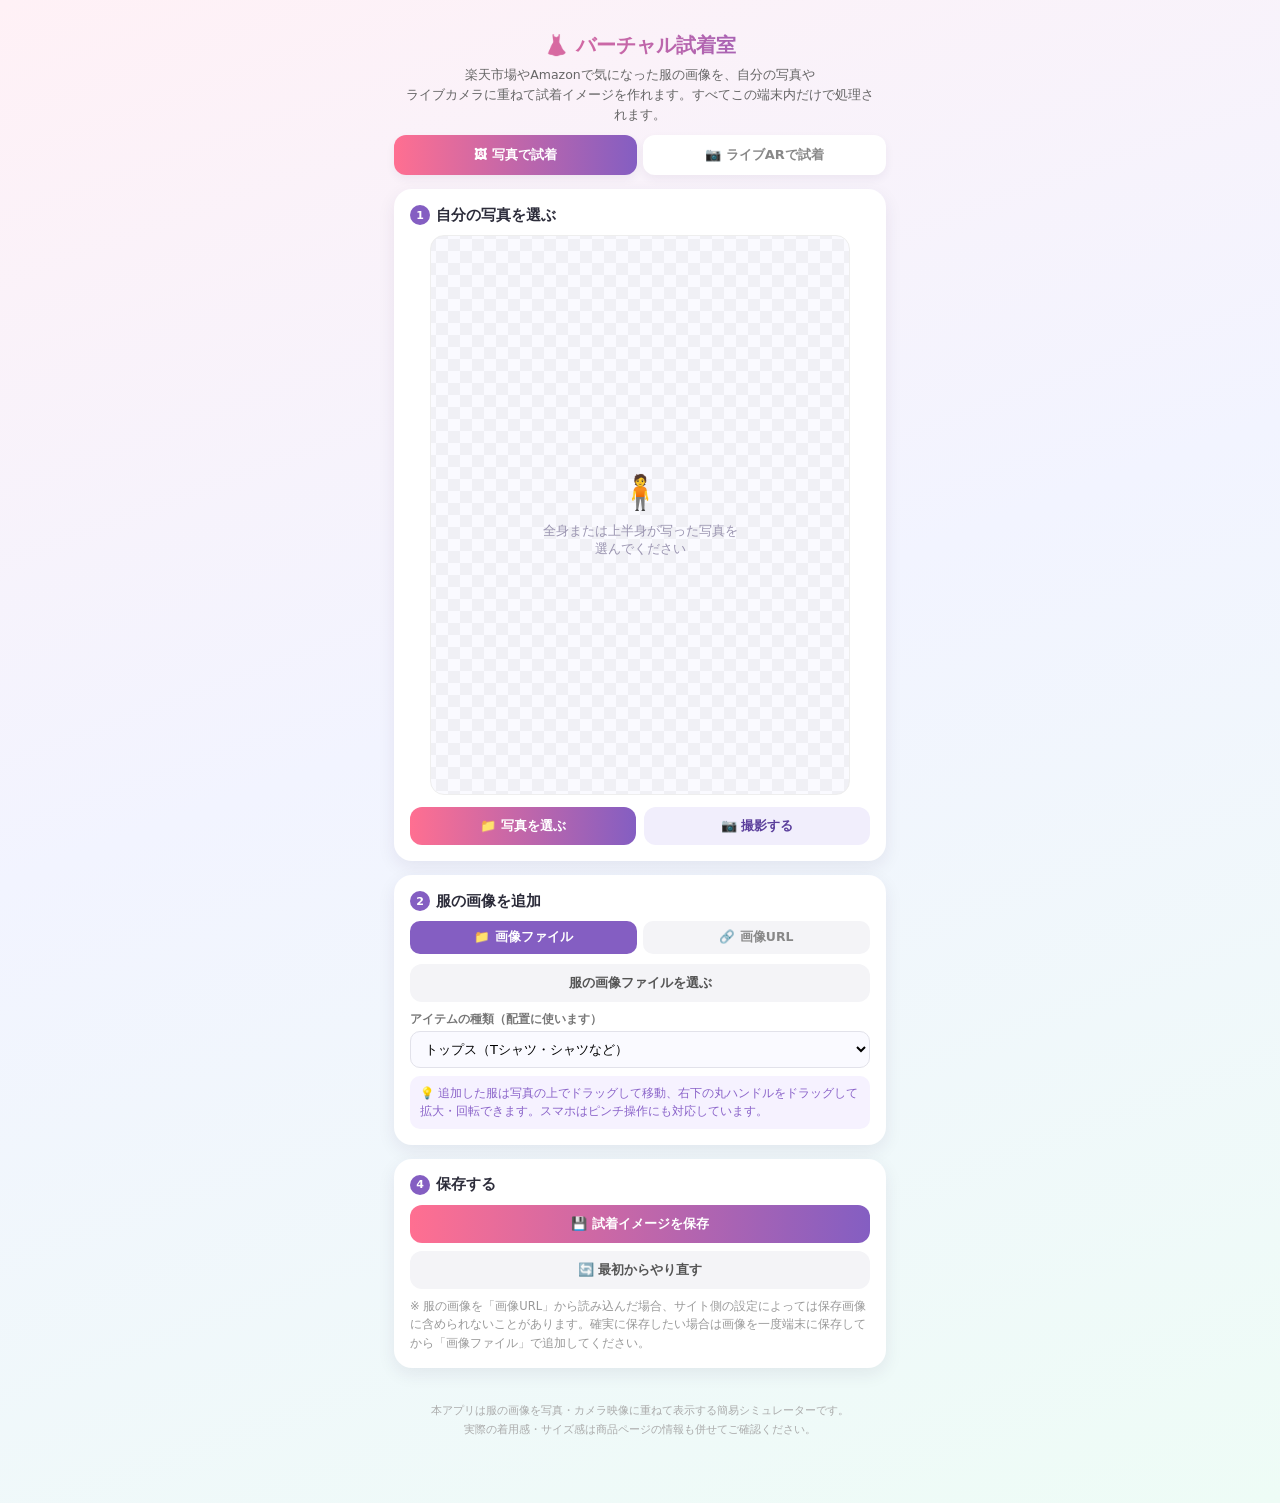
==== commit e7d397a2: "ライブARモードを追加：カメラで自分の体に服をリアルタイム試着 - 「写真で試着」/「ライブARで試着」のモード切り替えを追加 - ARモードはカメラ映像に対しTensorFlow.js(MoveNe" ====
--- a/index.html
+++ b/index.html
@@ -22,6 +22,7 @@
     box-shadow:0 6px 18px rgba(50,30,80,0.08);
     margin-bottom:14px;
   }
+  .card[hidden] { display:none; }
   .card h2 { font-size:14.5px; font-weight:800; display:flex; align-items:center; gap:6px; margin-bottom:10px; }
   .step-badge {
     display:inline-flex; align-items:center; justify-content:center;
@@ -29,7 +30,12 @@
     background:#845ec2; color:#fff; font-size:11px; font-weight:800; flex-shrink:0;
   }
 
-  /* ---- Stage ---- */
+  /* ---- Mode tabs ---- */
+  #modeTabs { display:flex; gap:6px; margin-bottom:14px; }
+  #modeTabs .tab { flex:1; text-align:center; padding:11px 6px; border-radius:12px; background:#fff; color:#888; font-size:13px; font-weight:800; cursor:pointer; box-shadow:0 4px 10px rgba(50,30,80,0.06); }
+  #modeTabs .tab.active { background:linear-gradient(90deg,#ff6f91,#845ec2); color:#fff; }
+
+  /* ---- Stage (photo mode) ---- */
   #stageWrap { display:flex; justify-content:center; }
   #stage {
     position:relative; width:100%; max-width:420px; aspect-ratio:3/4;
@@ -45,6 +51,23 @@
   #stageEmpty .big { font-size:34px; }
   #stageEmpty[hidden] { display:none; }
 
+  /* ---- AR stage ---- */
+  #arStageWrap { display:flex; justify-content:center; }
+  #arMirror {
+    position:relative; width:100%; max-width:420px; aspect-ratio:3/4;
+    border-radius:14px; overflow:hidden; background:#111;
+    transform:scaleX(-1);
+  }
+  #arVideo, #arCanvas { position:absolute; inset:0; width:100%; height:100%; object-fit:cover; }
+  #arVideo { background:#111; }
+  #arCanvas { pointer-events:none; }
+  #arHint {
+    position:absolute; inset:0; display:flex; align-items:center; justify-content:center;
+    color:#fff; font-size:13px; text-align:center; padding:24px; line-height:1.7;
+    background:rgba(0,0,0,0.25); transform:scaleX(-1);
+  }
+  #arHint[hidden] { display:none; }
+
   .layer {
     position:absolute; touch-action:none; cursor:grab;
     display:flex; align-items:center; justify-content:center;
@@ -72,6 +95,7 @@
     transition:transform .1s ease;
   }
   button:active { transform:scale(0.96); }
+  button:disabled { opacity:0.6; cursor:default; }
   .btn-primary { background:linear-gradient(90deg,#ff6f91,#845ec2); color:#fff; }
   .btn-secondary { background:#f1eefc; color:#5b3f9c; }
   .btn-ghost { background:#f4f4f7; color:#555; }
@@ -94,9 +118,11 @@
   .chip img { width:22px; height:22px; object-fit:cover; border-radius:50%; background:#fff; }
 
   .adjustBox { margin-top:12px; padding-top:12px; border-top:1px dashed #eee; }
+  .adjustBox[hidden] { display:none; }
   .adjustBox .field-row { display:flex; align-items:center; gap:8px; margin-bottom:8px; }
-  .adjustBox .field-row span { font-size:12px; color:#777; width:64px; flex-shrink:0; }
+  .adjustBox .field-row span { font-size:12px; color:#777; width:72px; flex-shrink:0; }
   .adjustBox input[type=range] { flex:1; }
+  .adjustBox-label { font-size:11.5px; font-weight:700; color:#8a63c9; margin-bottom:6px; }
 
   .tabs { display:flex; gap:6px; margin-bottom:10px; }
   .tab { flex:1; text-align:center; padding:8px; border-radius:10px; background:#f4f4f7; font-size:12.5px; font-weight:700; color:#888; cursor:pointer; }
@@ -114,10 +140,15 @@
 <div class="app">
   <header>
     <h1>👗 バーチャル試着室</h1>
-    <p>楽天市場やAmazonで気になった服の画像を、自分の写真に重ねて<br>試着したイメージを作れます。すべてこの端末内だけで処理されます。</p>
+    <p>楽天市場やAmazonで気になった服の画像を、自分の写真や<br>ライブカメラに重ねて試着イメージを作れます。すべてこの端末内だけで処理されます。</p>
   </header>
 
-  <div class="card">
+  <div id="modeTabs">
+    <div class="tab active" data-mode="photo">🖼 写真で試着</div>
+    <div class="tab" data-mode="ar">📷 ライブARで試着</div>
+  </div>
+
+  <div class="card" id="photoModeCard">
     <h2><span class="step-badge">1</span>自分の写真を選ぶ</h2>
     <div id="stageWrap">
       <div id="stage">
@@ -136,6 +167,22 @@
     <input type="file" id="photoCameraInput" accept="image/*" capture="user" hidden>
   </div>
 
+  <div class="card" id="arModeCard" hidden>
+    <h2><span class="step-badge">1</span>カメラを起動</h2>
+    <div id="arStageWrap">
+      <div id="arMirror">
+        <video id="arVideo" playsinline muted></video>
+        <canvas id="arCanvas"></canvas>
+        <div id="arHint">📷 カメラをオンにしてください</div>
+      </div>
+    </div>
+    <div class="row" style="margin-top:12px;">
+      <button class="btn-primary btn-full" id="btnArStart">📷 カメラを起動してARを開始</button>
+      <button class="btn-ghost btn-full" id="btnArStop" hidden>■ カメラを停止</button>
+    </div>
+    <div class="note">カメラ映像はこの端末内だけで処理され、外部に送信されることはありません。初回起動時のみAR用ライブラリの読み込みに通信が必要です。カメラ利用にはHTTPS（保護された接続）環境と許可操作が必要です。うまく起動しない場合は「写真で試着」モードもお試しください。</div>
+  </div>
+
   <div class="card" id="addClothCard">
     <h2><span class="step-badge">2</span>服の画像を追加</h2>
     <div class="tabs">
@@ -153,7 +200,7 @@
       <div class="note">商品ページで画像を右クリック →「画像のアドレスをコピー」で取得できます。サイトによっては保存機能の都合上、後述の理由でダウンロード保存に対応できない場合があります。</div>
     </div>
 
-    <label class="field-label">アイテムの種類（初期位置に使います）</label>
+    <label class="field-label">アイテムの種類（配置に使います）</label>
     <select id="categorySelect">
       <option value="top">トップス（Tシャツ・シャツなど）</option>
       <option value="bottom">ボトムス（パンツ・スカート）</option>
@@ -161,7 +208,8 @@
       <option value="other">その他・小物</option>
     </select>
 
-    <div class="hint">💡 追加した服は写真の上でドラッグして移動、右下の丸ハンドルをドラッグして拡大・回転できます。スマホはピンチ操作にも対応しています。</div>
+    <div class="hint" id="clothHintPhoto">💡 追加した服は写真の上でドラッグして移動、右下の丸ハンドルをドラッグして拡大・回転できます。スマホはピンチ操作にも対応しています。</div>
+    <div class="hint" id="clothHintAr" hidden>💡 ライブARモードでは、肩・腰の動きを認識して服を自動追従させます。ズレる場合は次のステップの補正スライダーで調整してください。</div>
   </div>
 
   <div class="card" id="layersCard" hidden>
@@ -176,6 +224,14 @@
         <button class="btn-ghost btn-sm" id="btnDuplicate">⧉ 複製</button>
       </div>
     </div>
+
+    <div class="adjustBox" id="arAdjustBox" hidden>
+      <div class="adjustBox-label">AR位置補正</div>
+      <div class="field-row"><span>横位置</span><input type="range" id="arDxRange" min="-50" max="50" value="0"></div>
+      <div class="field-row"><span>縦位置</span><input type="range" id="arDyRange" min="-50" max="50" value="0"></div>
+      <div class="field-row"><span>サイズ</span><input type="range" id="arScaleRange" min="50" max="200" value="100"></div>
+      <div class="field-row"><span>角度</span><input type="range" id="arRotRange" min="-45" max="45" value="0"></div>
+    </div>
   </div>
 
   <div class="card">
@@ -189,12 +245,14 @@
 
   <a id="downloadLink" hidden></a>
 
-  <footer>本アプリは服の画像を写真に重ねて表示する簡易シミュレーターです。<br>実際の着用感・サイズ感は商品ページの情報も併せてご確認ください。</footer>
+  <footer>本アプリは服の画像を写真・カメラ映像に重ねて表示する簡易シミュレーターです。<br>実際の着用感・サイズ感は商品ページの情報も併せてご確認ください。</footer>
 </div>
 
 <script>
 (function(){
   "use strict";
+
+  const REF_W = 420, REF_H = 560; // 3:4 reference used for initial (photo-mode) placement math
 
   const stage = document.getElementById('stage');
   const stagePhoto = document.getElementById('stagePhoto');
@@ -205,10 +263,29 @@
   const opacityRange = document.getElementById('opacityRange');
   const downloadLink = document.getElementById('downloadLink');
 
+  const modeTabs = document.getElementById('modeTabs');
+  const photoModeCard = document.getElementById('photoModeCard');
+  const arModeCard = document.getElementById('arModeCard');
+  const clothHintPhoto = document.getElementById('clothHintPhoto');
+  const clothHintAr = document.getElementById('clothHintAr');
+  const arAdjustBox = document.getElementById('arAdjustBox');
+  const arDxRange = document.getElementById('arDxRange');
+  const arDyRange = document.getElementById('arDyRange');
+  const arScaleRange = document.getElementById('arScaleRange');
+  const arRotRange = document.getElementById('arRotRange');
+
+  const arVideo = document.getElementById('arVideo');
+  const arCanvas = document.getElementById('arCanvas');
+  const arHint = document.getElementById('arHint');
+  const btnArStart = document.getElementById('btnArStart');
+  const btnArStop = document.getElementById('btnArStop');
+  let arCanvasCtx = null;
+
   let photo = null; // {img, naturalW, naturalH}
-  let layers = [];  // {id, img, el, xf, yf, wf, hf, rotation, opacity, dataUrl, safe}
+  let layers = [];  // {id, img, el, category, xf, yf, wf, hf, rotation, opacity, safe, arDx, arDy, arScale, arRotOffset}
   let selectedId = null;
   let uid = 1;
+  let currentMode = 'photo';
 
   const CATEGORY_DEFAULT = {
     top:    { yf:0.32, wf:0.42 },
@@ -234,6 +311,23 @@
       img.onerror = reject;
       img.src = src;
     });
+  }
+
+  // ---------- Mode switching ----------
+  modeTabs.querySelectorAll('.tab').forEach(tab=>{
+    tab.addEventListener('click', ()=>setMode(tab.dataset.mode));
+  });
+
+  function setMode(mode){
+    currentMode = mode;
+    modeTabs.querySelectorAll('.tab').forEach(t=>t.classList.toggle('active', t.dataset.mode===mode));
+    photoModeCard.hidden = mode !== 'photo';
+    arModeCard.hidden = mode !== 'ar';
+    clothHintPhoto.hidden = mode !== 'photo';
+    clothHintAr.hidden = mode !== 'ar';
+    if (mode !== 'ar') stopAR();
+    if (mode === 'photo') renderAllLayers();
+    updateAdjustVisibility();
   }
 
   // ---------- Photo ----------
@@ -259,12 +353,12 @@
   }
 
   // ---------- Add clothing ----------
-  document.querySelectorAll('.tab').forEach(tab=>{
+  document.querySelectorAll('#addClothCard .tab').forEach(tab=>{
     tab.addEventListener('click', ()=>{
-      document.querySelectorAll('.tab').forEach(t=>t.classList.remove('active'));
-      document.querySelectorAll('.tabPanel').forEach(p=>p.classList.remove('active'));
+      document.querySelectorAll('#addClothCard .tab').forEach(t=>t.classList.remove('active'));
+      document.querySelectorAll('#addClothCard .tabPanel').forEach(p=>p.classList.remove('active'));
       tab.classList.add('active');
-      document.querySelector(`.tabPanel[data-panel="${tab.dataset.tab}"]`).classList.add('active');
+      document.querySelector(`#addClothCard .tabPanel[data-panel="${tab.dataset.tab}"]`).classList.add('active');
     });
   });
 
@@ -287,30 +381,31 @@
     if (!url) { alert('画像URLを入力してください。'); return; }
     try {
       const img = await loadImage(url, true);
-      addLayer(img, false, url);
+      addLayer(img, false);
     } catch(err){
       alert('画像を読み込めませんでした。URLが正しいか、画像への直接リンクかご確認ください。');
     }
   });
 
   function addLayer(img, safe){
-    if (!photo){ alert('先に自分の写真を選んでください。'); return; }
+    if (currentMode === 'photo' && !photo){ alert('先に自分の写真を選んでください。'); return; }
     const cat = document.getElementById('categorySelect').value;
     const def = CATEGORY_DEFAULT[cat];
-    const stageW = stage.clientWidth, stageH = stage.clientHeight;
-    const pwPx = def.wf * stageW;
+    const pwPx = def.wf * REF_W;
     const phPx = pwPx * (img.naturalHeight / img.naturalWidth);
 
     const layer = {
       id: uid++,
       img,
+      category: cat,
       xf: 0.5,
       yf: def.yf,
       wf: def.wf,
-      hf: phPx / stageH,
+      hf: phPx / REF_H,
       rotation: 0,
       opacity: 1,
-      safe
+      safe,
+      arDx: 0, arDy: 0, arScale: 1, arRotOffset: 0
     };
     layers.push(layer);
     buildLayerEl(layer);
@@ -320,7 +415,7 @@
     renderLayerList();
   }
 
-  // ---------- Layer DOM + gestures ----------
+  // ---------- Layer DOM + gestures (photo-mode manual placement) ----------
   function buildLayerEl(layer){
     const el = document.createElement('div');
     el.className = 'layer';
@@ -466,7 +561,7 @@
   }
 
   function renderAllLayers(){ layers.forEach(renderLayer); }
-  window.addEventListener('resize', renderAllLayers);
+  window.addEventListener('resize', ()=>{ if (currentMode==='photo') renderAllLayers(); });
 
   function selectLayer(id){
     selectedId = id;
@@ -478,7 +573,20 @@
     } else {
       adjustBox.hidden = true;
     }
+    updateAdjustVisibility();
     renderLayerList();
+  }
+
+  function updateAdjustVisibility(){
+    const layer = layers.find(l=>l.id===selectedId);
+    const showAr = !!(layer && currentMode === 'ar');
+    arAdjustBox.hidden = !showAr;
+    if (showAr){
+      arDxRange.value = layer.arDx || 0;
+      arDyRange.value = layer.arDy || 0;
+      arScaleRange.value = Math.round((layer.arScale || 1) * 100);
+      arRotRange.value = layer.arRotOffset || 0;
+    }
   }
 
   stage.addEventListener('pointerdown', (e)=>{
@@ -494,6 +602,7 @@
     renderAllLayers();
     renderLayerList();
     adjustBox.hidden = true;
+    arAdjustBox.hidden = true;
     layersCard.hidden = layers.length === 0;
   }
 
@@ -518,6 +627,27 @@
     renderLayer(layer);
   });
 
+  arDxRange.addEventListener('input', ()=>{
+    const layer = layers.find(l=>l.id===selectedId);
+    if (!layer) return;
+    layer.arDx = +arDxRange.value;
+  });
+  arDyRange.addEventListener('input', ()=>{
+    const layer = layers.find(l=>l.id===selectedId);
+    if (!layer) return;
+    layer.arDy = +arDyRange.value;
+  });
+  arScaleRange.addEventListener('input', ()=>{
+    const layer = layers.find(l=>l.id===selectedId);
+    if (!layer) return;
+    layer.arScale = (+arScaleRange.value) / 100;
+  });
+  arRotRange.addEventListener('input', ()=>{
+    const layer = layers.find(l=>l.id===selectedId);
+    if (!layer) return;
+    layer.arRotOffset = +arRotRange.value;
+  });
+
   document.getElementById('btnFront').addEventListener('click', ()=>{
     const idx = layers.findIndex(l=>l.id===selectedId);
     if (idx === -1) return;
@@ -544,8 +674,181 @@
     renderLayerList();
   });
 
+  // ================= Live AR mode =================
+  let arLibsLoaded = false;
+  let detector = null;
+  let arRunning = false;
+  let arRafId = null;
+  let currentKp = null;
+  let kpSmooth = {};
+  let lastPoseTime = 0;
+
+  function loadScript(src){
+    return new Promise((resolve,reject)=>{
+      if (document.querySelector(`script[src="${src}"]`)){ resolve(); return; }
+      const s = document.createElement('script');
+      s.src = src;
+      s.onload = ()=>resolve();
+      s.onerror = ()=>reject(new Error('failed to load ' + src));
+      document.head.appendChild(s);
+    });
+  }
+
+  async function loadArLibraries(){
+    if (arLibsLoaded) return;
+    await loadScript('https://cdn.jsdelivr.net/npm/@tensorflow/tfjs@4.20.0/dist/tf.min.js');
+    await loadScript('https://cdn.jsdelivr.net/npm/@tensorflow-models/pose-detection@2.1.3/dist/pose-detection.min.js');
+    arLibsLoaded = true;
+  }
+
+  btnArStart.addEventListener('click', startAR);
+  btnArStop.addEventListener('click', stopAR);
+
+  async function startAR(){
+    btnArStart.disabled = true;
+    arHint.hidden = false;
+    arHint.textContent = '読み込み中…';
+    try {
+      await loadArLibraries();
+      const stream = await navigator.mediaDevices.getUserMedia({ video: { facingMode: 'user' }, audio: false });
+      arVideo.srcObject = stream;
+      await arVideo.play();
+      arCanvas.width = arVideo.videoWidth || 640;
+      arCanvas.height = arVideo.videoHeight || 480;
+      arCanvasCtx = arCanvas.getContext('2d');
+
+      arHint.textContent = 'AIモデルを準備中…';
+      detector = await poseDetection.createDetector(
+        poseDetection.SupportedModels.MoveNet,
+        { modelType: poseDetection.movenet.modelType.SINGLEPOSE_LIGHTNING }
+      );
+
+      kpSmooth = {};
+      currentKp = null;
+      arRunning = true;
+      btnArStart.hidden = true;
+      btnArStop.hidden = false;
+      arHint.textContent = '全身または上半身が映るようにしてください';
+      poseTick();
+    } catch(err){
+      arHint.textContent = '📷 カメラをオンにしてください';
+      alert('カメラまたはAR機能を起動できませんでした。カメラへのアクセスを許可しているか、通信環境をご確認のうえ、「写真で試着」モードもお試しください。');
+    } finally {
+      btnArStart.disabled = false;
+    }
+  }
+
+  function stopAR(){
+    arRunning = false;
+    if (arRafId) cancelAnimationFrame(arRafId);
+    arRafId = null;
+    if (arVideo.srcObject){
+      arVideo.srcObject.getTracks().forEach(t=>t.stop());
+      arVideo.srcObject = null;
+    }
+    if (arCanvasCtx) arCanvasCtx.clearRect(0,0,arCanvas.width,arCanvas.height);
+    btnArStart.hidden = false;
+    btnArStop.hidden = true;
+    arHint.hidden = false;
+    arHint.textContent = '📷 カメラをオンにしてください';
+    currentKp = null;
+  }
+
+  function updateSmoothedKeypoints(rawKeypoints){
+    const alpha = 0.5;
+    rawKeypoints.forEach(k=>{
+      const prev = kpSmooth[k.name];
+      if (!prev){
+        kpSmooth[k.name] = { x:k.x, y:k.y, score:k.score };
+      } else {
+        kpSmooth[k.name] = {
+          x: prev.x + (k.x-prev.x)*alpha,
+          y: prev.y + (k.y-prev.y)*alpha,
+          score: k.score
+        };
+      }
+    });
+    currentKp = kpSmooth;
+  }
+
+  function computeAnchor(category, kpMap, img, ar){
+    const ls = kpMap.left_shoulder, rs = kpMap.right_shoulder, lh = kpMap.left_hip, rh = kpMap.right_hip;
+    const minScore = 0.3;
+    if (!ls || !rs || !lh || !rh) return null;
+    if (ls.score<minScore || rs.score<minScore || lh.score<minScore || rh.score<minScore) return null;
+
+    const shoulderMid = { x:(ls.x+rs.x)/2, y:(ls.y+rs.y)/2 };
+    const hipMid = { x:(lh.x+rh.x)/2, y:(lh.y+rh.y)/2 };
+    const shoulderWidth = Math.hypot(rs.x-ls.x, rs.y-ls.y);
+    const hipWidth = Math.hypot(rh.x-lh.x, rh.y-lh.y);
+    const torsoLen = Math.hypot(hipMid.x-shoulderMid.x, hipMid.y-shoulderMid.y) || shoulderWidth;
+    const shoulderAngle = Math.atan2(rs.y-ls.y, rs.x-ls.x) * 180/Math.PI;
+    const hipAngle = Math.atan2(rh.y-lh.y, rh.x-lh.x) * 180/Math.PI;
+
+    let cx, cy, width, rotation;
+    if (category === 'top'){
+      cx = shoulderMid.x; cy = shoulderMid.y + torsoLen*0.55;
+      width = shoulderWidth*1.7; rotation = shoulderAngle;
+    } else if (category === 'bottom'){
+      cx = hipMid.x; cy = hipMid.y + torsoLen*0.55;
+      width = hipWidth*1.9; rotation = hipAngle;
+    } else if (category === 'dress'){
+      cx = shoulderMid.x; cy = shoulderMid.y + torsoLen*0.85;
+      width = shoulderWidth*1.9; rotation = shoulderAngle;
+    } else {
+      cx = shoulderMid.x; cy = shoulderMid.y;
+      width = shoulderWidth*0.8; rotation = shoulderAngle;
+    }
+
+    width *= (ar.scale || 1);
+    const height = width * (img.naturalHeight/img.naturalWidth);
+    cx += ((ar.dx||0)/100) * shoulderWidth;
+    cy += ((ar.dy||0)/100) * shoulderWidth;
+    rotation += (ar.rot||0);
+
+    return { cx, cy, w:width, h:height, rotation };
+  }
+
+  function renderAROverlay(){
+    if (!arCanvasCtx) return;
+    arCanvasCtx.clearRect(0,0,arCanvas.width,arCanvas.height);
+    if (!currentKp) return;
+    layers.forEach(layer=>{
+      const ar = { dx:layer.arDx||0, dy:layer.arDy||0, scale:layer.arScale||1, rot:layer.arRotOffset||0 };
+      const a = computeAnchor(layer.category, currentKp, layer.img, ar);
+      if (!a) return;
+      arCanvasCtx.save();
+      arCanvasCtx.globalAlpha = layer.opacity;
+      arCanvasCtx.translate(a.cx, a.cy);
+      arCanvasCtx.rotate(a.rotation*Math.PI/180);
+      arCanvasCtx.drawImage(layer.img, -a.w/2, -a.h/2, a.w, a.h);
+      arCanvasCtx.restore();
+    });
+  }
+
+  async function poseTick(){
+    if (!arRunning) return;
+    const now = performance.now();
+    if (detector && now - lastPoseTime > 100){
+      lastPoseTime = now;
+      try {
+        const poses = await detector.estimatePoses(arVideo, { flipHorizontal:false });
+        if (poses && poses[0]){
+          updateSmoothedKeypoints(poses[0].keypoints);
+          arHint.hidden = true;
+        } else {
+          currentKp = null;
+          arHint.hidden = false;
+          arHint.textContent = '体全体が映るように調整してください';
+        }
+      } catch(err){ /* skip transient inference errors */ }
+    }
+    renderAROverlay();
+    arRafId = requestAnimationFrame(poseTick);
+  }
+
   // ---------- Save ----------
-  document.getElementById('btnSave').addEventListener('click', ()=>{
+  function exportPhotoComposite(){
     if (!photo){ alert('まず自分の写真を選んでください。'); return; }
     const canvas = document.createElement('canvas');
     canvas.width = photo.naturalW;
@@ -575,10 +878,51 @@
     } catch(err){
       alert('外部サイトの画像が含まれているため、この端末では保存画像を作成できませんでした。\n「画像URL」で読み込んだ服の画像がある場合は、画像を一度端末に保存してから「画像ファイル」で追加し直してください。');
     }
+  }
+
+  function exportARSnapshot(){
+    if (!arRunning || !arVideo.videoWidth){ alert('先にカメラを起動してください。'); return; }
+    const canvas = document.createElement('canvas');
+    canvas.width = arVideo.videoWidth;
+    canvas.height = arVideo.videoHeight;
+    const ctx = canvas.getContext('2d');
+    ctx.save();
+    ctx.translate(canvas.width, 0);
+    ctx.scale(-1, 1);
+    ctx.drawImage(arVideo, 0, 0, canvas.width, canvas.height);
+    if (currentKp){
+      layers.forEach(layer=>{
+        const ar = { dx:layer.arDx||0, dy:layer.arDy||0, scale:layer.arScale||1, rot:layer.arRotOffset||0 };
+        const a = computeAnchor(layer.category, currentKp, layer.img, ar);
+        if (!a) return;
+        ctx.save();
+        ctx.globalAlpha = layer.opacity;
+        ctx.translate(a.cx, a.cy);
+        ctx.rotate(a.rotation*Math.PI/180);
+        ctx.drawImage(layer.img, -a.w/2, -a.h/2, a.w, a.h);
+        ctx.restore();
+      });
+    }
+    ctx.restore();
+    try {
+      const url = canvas.toDataURL('image/png');
+      downloadLink.href = url;
+      downloadLink.download = 'ar-try-on.png';
+      downloadLink.click();
+    } catch(err){
+      alert('外部サイトの画像が含まれているため、この端末では保存画像を作成できませんでした。\n「画像URL」で読み込んだ服の画像がある場合は、画像を一度端末に保存してから「画像ファイル」で追加し直してください。');
+    }
+  }
+
+  document.getElementById('btnSave').addEventListener('click', ()=>{
+    if (currentMode === 'ar') exportARSnapshot();
+    else exportPhotoComposite();
   });
 
   document.getElementById('btnReset').addEventListener('click', ()=>{
-    if (!confirm('写真と追加した服をすべて削除して最初からやり直しますか？')) return;
+    if (!confirm('写真・カメラ映像と追加した服をすべて削除して最初からやり直しますか？')) return;
+    stopAR();
+    setMode('photo');
     photo = null;
     stagePhoto.hidden = true;
     stagePhoto.src = '';
@@ -588,6 +932,7 @@
     selectedId = null;
     layersCard.hidden = true;
     adjustBox.hidden = true;
+    arAdjustBox.hidden = true;
     renderLayerList();
   });
 
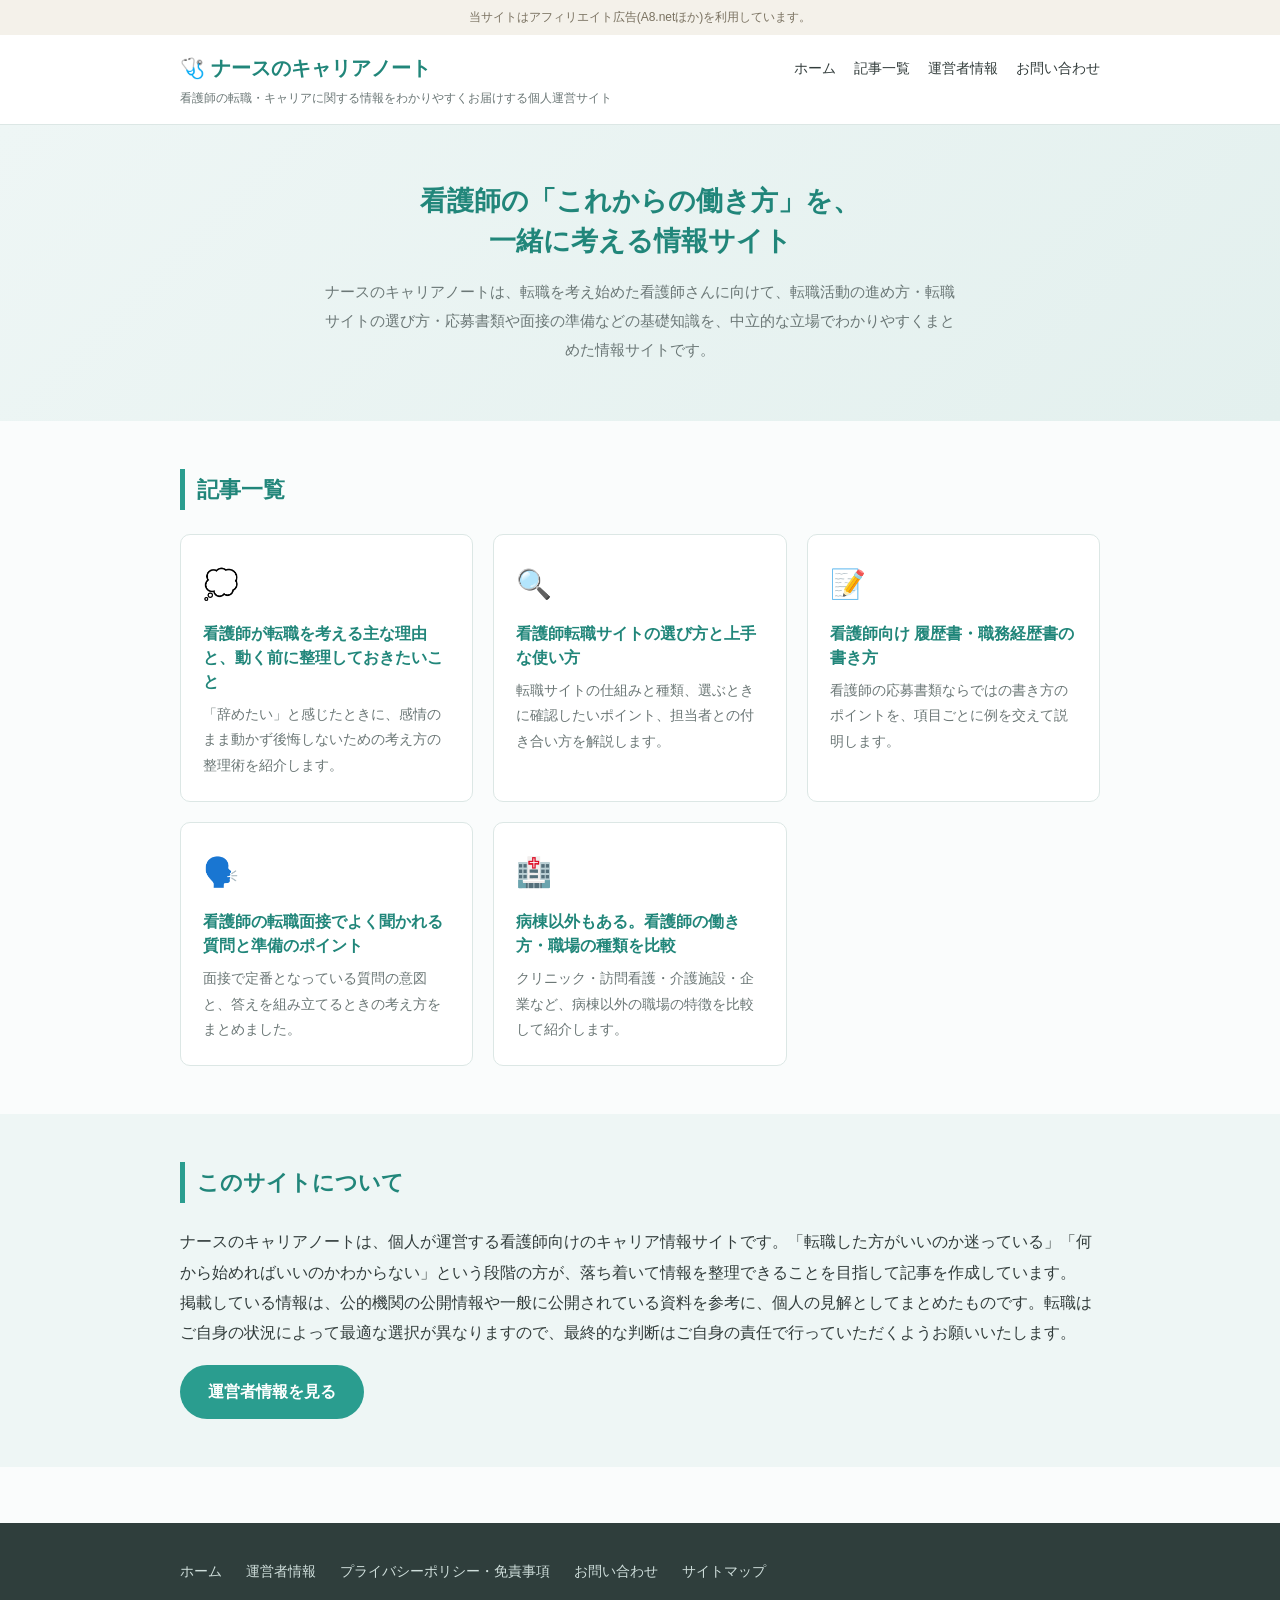
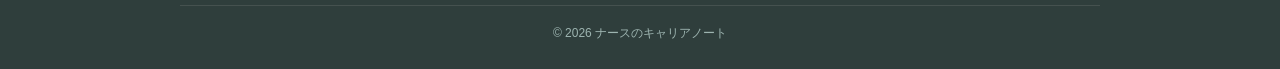
==== commit f1aa7ad4: "看護師転職アフィリエイト審査対策サイト「ナースのキャリアノート」を作成 - ゲームページをLPトップに置き換え(ゲームは別ブランチに残存) - オリジナル記事5本(転職理由の整理/転職サイトの選び方/" ====
--- a/index.html
+++ b/index.html
@@ -1,942 +1,96 @@
 <!DOCTYPE html>
 <html lang="ja">
 <head>
-<meta charset="UTF-8">
-<meta name="viewport" content="width=device-width, initial-scale=1.0, maximum-scale=1.0, user-scalable=no">
-<title>バーチャル試着室 - 楽天市場・Amazonの服を試着イメージ</title>
-<style>
-  * { margin:0; padding:0; box-sizing:border-box; -webkit-tap-highlight-color:transparent; }
-  html, body {
-    width:100%; min-height:100%;
-    background: linear-gradient(160deg,#fff1f6 0%,#f2f4ff 45%,#eefcf6 100%);
-    font-family: "Hiragino Kaku Gothic ProN","Hiragino Sans",Meiryo,system-ui,sans-serif;
-    color:#2c2c3a;
-  }
-  .app { max-width:520px; margin:0 auto; padding:14px 14px 60px; }
-  header { text-align:center; padding:18px 8px 10px; }
-  header h1 { font-size:20px; font-weight:800; background:linear-gradient(90deg,#ff6f91,#845ec2); -webkit-background-clip:text; background-clip:text; color:transparent; }
-  header p { font-size:12.5px; color:#666; margin-top:6px; line-height:1.6; }
-
-  .card {
-    background:#fff; border-radius:18px; padding:16px;
-    box-shadow:0 6px 18px rgba(50,30,80,0.08);
-    margin-bottom:14px;
-  }
-  .card[hidden] { display:none; }
-  .card h2 { font-size:14.5px; font-weight:800; display:flex; align-items:center; gap:6px; margin-bottom:10px; }
-  .step-badge {
-    display:inline-flex; align-items:center; justify-content:center;
-    width:20px; height:20px; border-radius:50%;
-    background:#845ec2; color:#fff; font-size:11px; font-weight:800; flex-shrink:0;
-  }
-
-  /* ---- Mode tabs ---- */
-  #modeTabs { display:flex; gap:6px; margin-bottom:14px; }
-  #modeTabs .tab { flex:1; text-align:center; padding:11px 6px; border-radius:12px; background:#fff; color:#888; font-size:13px; font-weight:800; cursor:pointer; box-shadow:0 4px 10px rgba(50,30,80,0.06); }
-  #modeTabs .tab.active { background:linear-gradient(90deg,#ff6f91,#845ec2); color:#fff; }
-
-  /* ---- Stage (photo mode) ---- */
-  #stageWrap { display:flex; justify-content:center; }
-  #stage {
-    position:relative; width:100%; max-width:420px; aspect-ratio:3/4;
-    background:repeating-conic-gradient(#f0f0f5 0% 25%, #fafaff 0% 50%) 50%/24px 24px;
-    border-radius:14px; overflow:hidden; touch-action:none;
-    border:1px solid #eee;
-  }
-  #stagePhoto { position:absolute; inset:0; width:100%; height:100%; object-fit:contain; pointer-events:none; }
-  #stageEmpty {
-    position:absolute; inset:0; display:flex; flex-direction:column; align-items:center; justify-content:center;
-    gap:10px; color:#9a94b0; padding:20px; text-align:center; font-size:13px;
-  }
-  #stageEmpty .big { font-size:34px; }
-  #stageEmpty[hidden] { display:none; }
-
-  /* ---- AR stage ---- */
-  #arStageWrap { display:flex; justify-content:center; }
-  #arMirror {
-    position:relative; width:100%; max-width:420px; aspect-ratio:3/4;
-    border-radius:14px; overflow:hidden; background:#111;
-    transform:scaleX(-1);
-  }
-  #arVideo, #arCanvas { position:absolute; inset:0; width:100%; height:100%; object-fit:cover; }
-  #arVideo { background:#111; }
-  #arCanvas { pointer-events:none; }
-  #arHint {
-    position:absolute; inset:0; display:flex; align-items:center; justify-content:center;
-    color:#fff; font-size:13px; text-align:center; padding:24px; line-height:1.7;
-    background:rgba(0,0,0,0.25); transform:scaleX(-1);
-  }
-  #arHint[hidden] { display:none; }
-
-  .layer {
-    position:absolute; touch-action:none; cursor:grab;
-    display:flex; align-items:center; justify-content:center;
-  }
-  .layer img { width:100%; height:100%; object-fit:fill; pointer-events:none; user-select:none; }
-  .layer.selected { outline:2px dashed #ff6f91; outline-offset:2px; }
-  .handle {
-    position:absolute; width:22px; height:22px; border-radius:50%;
-    background:#845ec2; border:2px solid #fff; box-shadow:0 2px 5px rgba(0,0,0,0.3);
-    right:-11px; bottom:-11px; cursor:nwse-resize; display:none;
-  }
-  .layer.selected .handle { display:block; }
-  .delBtn {
-    position:absolute; top:-11px; left:-11px; width:22px; height:22px; border-radius:50%;
-    background:#ff5470; color:#fff; border:2px solid #fff; font-size:12px; line-height:1;
-    display:none; align-items:center; justify-content:center; cursor:pointer; box-shadow:0 2px 5px rgba(0,0,0,0.3);
-  }
-  .layer.selected .delBtn { display:flex; }
-
-  /* ---- Buttons ---- */
-  .row { display:flex; gap:8px; flex-wrap:wrap; }
-  button {
-    font-family:inherit; border:none; cursor:pointer; border-radius:12px;
-    padding:10px 14px; font-size:13px; font-weight:700;
-    transition:transform .1s ease;
-  }
-  button:active { transform:scale(0.96); }
-  button:disabled { opacity:0.6; cursor:default; }
-  .btn-primary { background:linear-gradient(90deg,#ff6f91,#845ec2); color:#fff; }
-  .btn-secondary { background:#f1eefc; color:#5b3f9c; }
-  .btn-ghost { background:#f4f4f7; color:#555; }
-  .btn-full { width:100%; }
-  .btn-sm { padding:7px 10px; font-size:12px; border-radius:10px; }
-  select, input[type=text] {
-    font-family:inherit; font-size:13px; padding:9px 10px; border-radius:10px;
-    border:1px solid #e2e2ea; width:100%; background:#fafaff;
-  }
-  label.field-label { font-size:11.5px; font-weight:700; color:#777; display:block; margin:10px 0 4px; }
-
-  /* ---- Layer list ---- */
-  #layerList { display:flex; gap:8px; flex-wrap:wrap; margin-top:12px; }
-  .chip {
-    display:flex; align-items:center; gap:6px; padding:5px 10px 5px 5px;
-    background:#f6f5fb; border-radius:20px; font-size:12px; cursor:pointer;
-    border:2px solid transparent;
-  }
-  .chip.active { border-color:#845ec2; background:#f1eefc; }
-  .chip img { width:22px; height:22px; object-fit:cover; border-radius:50%; background:#fff; }
-
-  .adjustBox { margin-top:12px; padding-top:12px; border-top:1px dashed #eee; }
-  .adjustBox[hidden] { display:none; }
-  .adjustBox .field-row { display:flex; align-items:center; gap:8px; margin-bottom:8px; }
-  .adjustBox .field-row span { font-size:12px; color:#777; width:72px; flex-shrink:0; }
-  .adjustBox input[type=range] { flex:1; }
-  .adjustBox-label { font-size:11.5px; font-weight:700; color:#8a63c9; margin-bottom:6px; }
-
-  .tabs { display:flex; gap:6px; margin-bottom:10px; }
-  .tab { flex:1; text-align:center; padding:8px; border-radius:10px; background:#f4f4f7; font-size:12.5px; font-weight:700; color:#888; cursor:pointer; }
-  .tab.active { background:#845ec2; color:#fff; }
-  .tabPanel { display:none; }
-  .tabPanel.active { display:block; }
-
-  .note { font-size:11.5px; color:#999; line-height:1.6; margin-top:8px; }
-  .hint { font-size:11.5px; color:#8a63c9; background:#f6f2ff; padding:8px 10px; border-radius:10px; margin-top:8px; line-height:1.6; }
-
-  footer { text-align:center; font-size:11px; color:#aaa; padding:20px 10px 4px; line-height:1.7; }
-</style>
+  <meta charset="UTF-8">
+  <meta name="viewport" content="width=device-width, initial-scale=1.0">
+  <meta name="description" content="ナースのキャリアノートは、看護師の転職・キャリアに関する情報をわかりやすくまとめた個人運営の情報サイトです。転職の進め方、転職サイトの選び方、履歴書・面接対策などを解説しています。">
+  <title>ナースのキャリアノート|看護師の転職・キャリア情報サイト</title>
+  <link rel="stylesheet" href="css/style.css">
 </head>
 <body>
-<div class="app">
-  <header>
-    <h1>👗 バーチャル試着室</h1>
-    <p>楽天市場やAmazonで気になった服の画像を、自分の写真や<br>ライブカメラに重ねて試着イメージを作れます。すべてこの端末内だけで処理されます。</p>
+
+  <div class="pr-notice">当サイトはアフィリエイト広告(A8.netほか)を利用しています。</div>
+
+  <header class="site-header">
+    <div class="container">
+      <p class="site-title"><a href="index.html"><span class="site-title-icon">🩺</span>ナースのキャリアノート</a></p>
+      <nav class="global-nav" aria-label="グローバルナビゲーション">
+        <ul>
+          <li><a href="index.html">ホーム</a></li>
+          <li><a href="index.html#articles">記事一覧</a></li>
+          <li><a href="about.html">運営者情報</a></li>
+          <li><a href="contact.html">お問い合わせ</a></li>
+        </ul>
+      </nav>
+      <p class="site-tagline">看護師の転職・キャリアに関する情報をわかりやすくお届けする個人運営サイト</p>
+    </div>
   </header>
 
-  <div id="modeTabs">
-    <div class="tab active" data-mode="photo">🖼 写真で試着</div>
-    <div class="tab" data-mode="ar">📷 ライブARで試着</div>
-  </div>
+  <main>
+    <section class="hero">
+      <div class="container">
+        <h1>看護師の「これからの働き方」を、<br>一緒に考える情報サイト</h1>
+        <p>ナースのキャリアノートは、転職を考え始めた看護師さんに向けて、転職活動の進め方・転職サイトの選び方・応募書類や面接の準備などの基礎知識を、中立的な立場でわかりやすくまとめた情報サイトです。</p>
+      </div>
+    </section>
 
-  <div class="card" id="photoModeCard">
-    <h2><span class="step-badge">1</span>自分の写真を選ぶ</h2>
-    <div id="stageWrap">
-      <div id="stage">
-        <img id="stagePhoto" hidden>
-        <div id="stageEmpty">
-          <div class="big">🧍</div>
-          <div>全身または上半身が写った写真を<br>選んでください</div>
+    <section class="section" id="articles">
+      <div class="container">
+        <h2>記事一覧</h2>
+        <div class="card-grid">
+          <a class="card" href="articles/reasons.html">
+            <span class="card-icon">💭</span>
+            <h3>看護師が転職を考える主な理由と、動く前に整理しておきたいこと</h3>
+            <p>「辞めたい」と感じたときに、感情のまま動かず後悔しないための考え方の整理術を紹介します。</p>
+          </a>
+          <a class="card" href="articles/how-to-choose.html">
+            <span class="card-icon">🔍</span>
+            <h3>看護師転職サイトの選び方と上手な使い方</h3>
+            <p>転職サイトの仕組みと種類、選ぶときに確認したいポイント、担当者との付き合い方を解説します。</p>
+          </a>
+          <a class="card" href="articles/resume.html">
+            <span class="card-icon">📝</span>
+            <h3>看護師向け 履歴書・職務経歴書の書き方</h3>
+            <p>看護師の応募書類ならではの書き方のポイントを、項目ごとに例を交えて説明します。</p>
+          </a>
+          <a class="card" href="articles/interview.html">
+            <span class="card-icon">🗣️</span>
+            <h3>看護師の転職面接でよく聞かれる質問と準備のポイント</h3>
+            <p>面接で定番となっている質問の意図と、答えを組み立てるときの考え方をまとめました。</p>
+          </a>
+          <a class="card" href="articles/workstyle.html">
+            <span class="card-icon">🏥</span>
+            <h3>病棟以外もある。看護師の働き方・職場の種類を比較</h3>
+            <p>クリニック・訪問看護・介護施設・企業など、病棟以外の職場の特徴を比較して紹介します。</p>
+          </a>
         </div>
       </div>
+    </section>
+
+    <section class="section section-alt">
+      <div class="container">
+        <h2>このサイトについて</h2>
+        <p>ナースのキャリアノートは、個人が運営する看護師向けのキャリア情報サイトです。「転職した方がいいのか迷っている」「何から始めればいいのかわからない」という段階の方が、落ち着いて情報を整理できることを目指して記事を作成しています。</p>
+        <p>掲載している情報は、公的機関の公開情報や一般に公開されている資料を参考に、個人の見解としてまとめたものです。転職はご自身の状況によって最適な選択が異なりますので、最終的な判断はご自身の責任で行っていただくようお願いいたします。</p>
+        <p style="margin-top: 16px;"><a class="btn" href="about.html">運営者情報を見る</a></p>
+      </div>
+    </section>
+  </main>
+
+  <footer class="site-footer">
+    <div class="container">
+      <nav class="footer-nav" aria-label="フッターナビゲーション">
+        <ul>
+          <li><a href="index.html">ホーム</a></li>
+          <li><a href="about.html">運営者情報</a></li>
+          <li><a href="privacy.html">プライバシーポリシー・免責事項</a></li>
+          <li><a href="contact.html">お問い合わせ</a></li>
+          <li><a href="sitemap.html">サイトマップ</a></li>
+        </ul>
+      </nav>
+      <p class="copyright">&copy; 2026 ナースのキャリアノート</p>
     </div>
-    <div class="row" style="margin-top:12px;">
-      <button class="btn-primary" style="flex:1;" id="btnPickPhoto">📁 写真を選ぶ</button>
-      <button class="btn-secondary" style="flex:1;" id="btnCameraPhoto">📷 撮影する</button>
-    </div>
-    <input type="file" id="photoInput" accept="image/*" hidden>
-    <input type="file" id="photoCameraInput" accept="image/*" capture="user" hidden>
-  </div>
+  </footer>
 
-  <div class="card" id="arModeCard" hidden>
-    <h2><span class="step-badge">1</span>カメラを起動</h2>
-    <div id="arStageWrap">
-      <div id="arMirror">
-        <video id="arVideo" playsinline muted></video>
-        <canvas id="arCanvas"></canvas>
-        <div id="arHint">📷 カメラをオンにしてください</div>
-      </div>
-    </div>
-    <div class="row" style="margin-top:12px;">
-      <button class="btn-primary btn-full" id="btnArStart">📷 カメラを起動してARを開始</button>
-      <button class="btn-ghost btn-full" id="btnArStop" hidden>■ カメラを停止</button>
-    </div>
-    <div class="note">カメラ映像はこの端末内だけで処理され、外部に送信されることはありません。初回起動時のみAR用ライブラリの読み込みに通信が必要です。カメラ利用にはHTTPS（保護された接続）環境と許可操作が必要です。うまく起動しない場合は「写真で試着」モードもお試しください。</div>
-  </div>
-
-  <div class="card" id="addClothCard">
-    <h2><span class="step-badge">2</span>服の画像を追加</h2>
-    <div class="tabs">
-      <div class="tab active" data-tab="file">📁 画像ファイル</div>
-      <div class="tab" data-tab="url">🔗 画像URL</div>
-    </div>
-
-    <div class="tabPanel active" data-panel="file">
-      <button class="btn-ghost btn-full" id="btnPickCloth">服の画像ファイルを選ぶ</button>
-      <input type="file" id="clothInput" accept="image/*" hidden>
-    </div>
-    <div class="tabPanel" data-panel="url">
-      <input type="text" id="clothUrlInput" placeholder="https://... の商品画像URLを貼り付け">
-      <button class="btn-ghost btn-full" id="btnLoadClothUrl" style="margin-top:8px;">この画像を読み込む</button>
-      <div class="note">商品ページで画像を右クリック →「画像のアドレスをコピー」で取得できます。サイトによっては保存機能の都合上、後述の理由でダウンロード保存に対応できない場合があります。</div>
-    </div>
-
-    <label class="field-label">アイテムの種類（配置に使います）</label>
-    <select id="categorySelect">
-      <option value="top">トップス（Tシャツ・シャツなど）</option>
-      <option value="bottom">ボトムス（パンツ・スカート）</option>
-      <option value="dress">ワンピース・アウター</option>
-      <option value="other">その他・小物</option>
-    </select>
-
-    <div class="hint" id="clothHintPhoto">💡 追加した服は写真の上でドラッグして移動、右下の丸ハンドルをドラッグして拡大・回転できます。スマホはピンチ操作にも対応しています。</div>
-    <div class="hint" id="clothHintAr" hidden>💡 ライブARモードでは、肩・腰の動きを認識して服を自動追従させます。ズレる場合は次のステップの補正スライダーで調整してください。</div>
-  </div>
-
-  <div class="card" id="layersCard" hidden>
-    <h2><span class="step-badge">3</span>位置・サイズを調整</h2>
-    <div id="layerList"></div>
-
-    <div class="adjustBox" id="adjustBox" hidden>
-      <div class="field-row"><span>不透明度</span><input type="range" id="opacityRange" min="20" max="100" value="100"></div>
-      <div class="row">
-        <button class="btn-ghost btn-sm" id="btnFront">⬆ 最前面へ</button>
-        <button class="btn-ghost btn-sm" id="btnBack">⬇ 最背面へ</button>
-        <button class="btn-ghost btn-sm" id="btnDuplicate">⧉ 複製</button>
-      </div>
-    </div>
-
-    <div class="adjustBox" id="arAdjustBox" hidden>
-      <div class="adjustBox-label">AR位置補正</div>
-      <div class="field-row"><span>横位置</span><input type="range" id="arDxRange" min="-50" max="50" value="0"></div>
-      <div class="field-row"><span>縦位置</span><input type="range" id="arDyRange" min="-50" max="50" value="0"></div>
-      <div class="field-row"><span>サイズ</span><input type="range" id="arScaleRange" min="50" max="200" value="100"></div>
-      <div class="field-row"><span>角度</span><input type="range" id="arRotRange" min="-45" max="45" value="0"></div>
-    </div>
-  </div>
-
-  <div class="card">
-    <h2><span class="step-badge">4</span>保存する</h2>
-    <div class="row">
-      <button class="btn-primary btn-full" id="btnSave">💾 試着イメージを保存</button>
-    </div>
-    <button class="btn-ghost btn-full" id="btnReset" style="margin-top:8px;">🔄 最初からやり直す</button>
-    <div class="note">※ 服の画像を「画像URL」から読み込んだ場合、サイト側の設定によっては保存画像に含められないことがあります。確実に保存したい場合は画像を一度端末に保存してから「画像ファイル」で追加してください。</div>
-  </div>
-
-  <a id="downloadLink" hidden></a>
-
-  <footer>本アプリは服の画像を写真・カメラ映像に重ねて表示する簡易シミュレーターです。<br>実際の着用感・サイズ感は商品ページの情報も併せてご確認ください。</footer>
-</div>
-
-<script>
-(function(){
-  "use strict";
-
-  const REF_W = 420, REF_H = 560; // 3:4 reference used for initial (photo-mode) placement math
-
-  const stage = document.getElementById('stage');
-  const stagePhoto = document.getElementById('stagePhoto');
-  const stageEmpty = document.getElementById('stageEmpty');
-  const layersCard = document.getElementById('layersCard');
-  const layerListEl = document.getElementById('layerList');
-  const adjustBox = document.getElementById('adjustBox');
-  const opacityRange = document.getElementById('opacityRange');
-  const downloadLink = document.getElementById('downloadLink');
-
-  const modeTabs = document.getElementById('modeTabs');
-  const photoModeCard = document.getElementById('photoModeCard');
-  const arModeCard = document.getElementById('arModeCard');
-  const clothHintPhoto = document.getElementById('clothHintPhoto');
-  const clothHintAr = document.getElementById('clothHintAr');
-  const arAdjustBox = document.getElementById('arAdjustBox');
-  const arDxRange = document.getElementById('arDxRange');
-  const arDyRange = document.getElementById('arDyRange');
-  const arScaleRange = document.getElementById('arScaleRange');
-  const arRotRange = document.getElementById('arRotRange');
-
-  const arVideo = document.getElementById('arVideo');
-  const arCanvas = document.getElementById('arCanvas');
-  const arHint = document.getElementById('arHint');
-  const btnArStart = document.getElementById('btnArStart');
-  const btnArStop = document.getElementById('btnArStop');
-  let arCanvasCtx = null;
-
-  let photo = null; // {img, naturalW, naturalH}
-  let layers = [];  // {id, img, el, category, xf, yf, wf, hf, rotation, opacity, safe, arDx, arDy, arScale, arRotOffset}
-  let selectedId = null;
-  let uid = 1;
-  let currentMode = 'photo';
-
-  const CATEGORY_DEFAULT = {
-    top:    { yf:0.32, wf:0.42 },
-    bottom: { yf:0.68, wf:0.42 },
-    dress:  { yf:0.5,  wf:0.5 },
-    other:  { yf:0.5,  wf:0.3 }
-  };
-
-  function readFileAsDataURL(file){
-    return new Promise((resolve,reject)=>{
-      const r = new FileReader();
-      r.onload = ()=>resolve(r.result);
-      r.onerror = reject;
-      r.readAsDataURL(file);
-    });
-  }
-
-  function loadImage(src, crossOrigin){
-    return new Promise((resolve,reject)=>{
-      const img = new Image();
-      if (crossOrigin) img.crossOrigin = 'anonymous';
-      img.onload = ()=>resolve(img);
-      img.onerror = reject;
-      img.src = src;
-    });
-  }
-
-  // ---------- Mode switching ----------
-  modeTabs.querySelectorAll('.tab').forEach(tab=>{
-    tab.addEventListener('click', ()=>setMode(tab.dataset.mode));
-  });
-
-  function setMode(mode){
-    currentMode = mode;
-    modeTabs.querySelectorAll('.tab').forEach(t=>t.classList.toggle('active', t.dataset.mode===mode));
-    photoModeCard.hidden = mode !== 'photo';
-    arModeCard.hidden = mode !== 'ar';
-    clothHintPhoto.hidden = mode !== 'photo';
-    clothHintAr.hidden = mode !== 'ar';
-    if (mode !== 'ar') stopAR();
-    if (mode === 'photo') renderAllLayers();
-    updateAdjustVisibility();
-  }
-
-  // ---------- Photo ----------
-  document.getElementById('btnPickPhoto').addEventListener('click', ()=>document.getElementById('photoInput').click());
-  document.getElementById('btnCameraPhoto').addEventListener('click', ()=>document.getElementById('photoCameraInput').click());
-  document.getElementById('photoInput').addEventListener('change', onPhotoFile);
-  document.getElementById('photoCameraInput').addEventListener('change', onPhotoFile);
-
-  async function onPhotoFile(e){
-    const file = e.target.files[0];
-    e.target.value = '';
-    if (!file) return;
-    try {
-      const dataUrl = await readFileAsDataURL(file);
-      const img = await loadImage(dataUrl,false);
-      photo = { img, naturalW: img.naturalWidth, naturalH: img.naturalHeight };
-      stagePhoto.src = dataUrl;
-      stagePhoto.hidden = false;
-      stageEmpty.hidden = true;
-    } catch(err){
-      alert('写真を読み込めませんでした。別の画像でお試しください。');
-    }
-  }
-
-  // ---------- Add clothing ----------
-  document.querySelectorAll('#addClothCard .tab').forEach(tab=>{
-    tab.addEventListener('click', ()=>{
-      document.querySelectorAll('#addClothCard .tab').forEach(t=>t.classList.remove('active'));
-      document.querySelectorAll('#addClothCard .tabPanel').forEach(p=>p.classList.remove('active'));
-      tab.classList.add('active');
-      document.querySelector(`#addClothCard .tabPanel[data-panel="${tab.dataset.tab}"]`).classList.add('active');
-    });
-  });
-
-  document.getElementById('btnPickCloth').addEventListener('click', ()=>document.getElementById('clothInput').click());
-  document.getElementById('clothInput').addEventListener('change', async (e)=>{
-    const file = e.target.files[0];
-    e.target.value = '';
-    if (!file) return;
-    try {
-      const dataUrl = await readFileAsDataURL(file);
-      const img = await loadImage(dataUrl,false);
-      addLayer(img, true);
-    } catch(err){
-      alert('服の画像を読み込めませんでした。');
-    }
-  });
-
-  document.getElementById('btnLoadClothUrl').addEventListener('click', async ()=>{
-    const url = document.getElementById('clothUrlInput').value.trim();
-    if (!url) { alert('画像URLを入力してください。'); return; }
-    try {
-      const img = await loadImage(url, true);
-      addLayer(img, false);
-    } catch(err){
-      alert('画像を読み込めませんでした。URLが正しいか、画像への直接リンクかご確認ください。');
-    }
-  });
-
-  function addLayer(img, safe){
-    if (currentMode === 'photo' && !photo){ alert('先に自分の写真を選んでください。'); return; }
-    const cat = document.getElementById('categorySelect').value;
-    const def = CATEGORY_DEFAULT[cat];
-    const pwPx = def.wf * REF_W;
-    const phPx = pwPx * (img.naturalHeight / img.naturalWidth);
-
-    const layer = {
-      id: uid++,
-      img,
-      category: cat,
-      xf: 0.5,
-      yf: def.yf,
-      wf: def.wf,
-      hf: phPx / REF_H,
-      rotation: 0,
-      opacity: 1,
-      safe,
-      arDx: 0, arDy: 0, arScale: 1, arRotOffset: 0
-    };
-    layers.push(layer);
-    buildLayerEl(layer);
-    renderLayer(layer);
-    selectLayer(layer.id);
-    layersCard.hidden = false;
-    renderLayerList();
-  }
-
-  // ---------- Layer DOM + gestures (photo-mode manual placement) ----------
-  function buildLayerEl(layer){
-    const el = document.createElement('div');
-    el.className = 'layer';
-    el.dataset.id = layer.id;
-
-    const img = document.createElement('img');
-    img.src = layer.img.src;
-    el.appendChild(img);
-
-    const del = document.createElement('div');
-    del.className = 'delBtn';
-    del.textContent = '×';
-    del.addEventListener('pointerdown', (e)=>{ e.stopPropagation(); });
-    del.addEventListener('click', (e)=>{ e.stopPropagation(); deleteLayer(layer.id); });
-    el.appendChild(del);
-
-    const handle = document.createElement('div');
-    handle.className = 'handle';
-    el.appendChild(handle);
-
-    stage.appendChild(el);
-    layer.el = el;
-
-    attachGestures(layer, el, handle);
-  }
-
-  function attachGestures(layer, el, handle){
-    // body drag (also supports 2-finger pinch/rotate)
-    const pointers = new Map();
-    let mode = null; // 'drag' | 'pinch'
-    let start = null;
-
-    el.addEventListener('pointerdown', (e)=>{
-      if (e.target === handle) return;
-      e.stopPropagation();
-      selectLayer(layer.id);
-      el.setPointerCapture(e.pointerId);
-      pointers.set(e.pointerId, {x:e.clientX, y:e.clientY});
-      beginGesture();
-    });
-    el.addEventListener('pointermove', (e)=>{
-      if (!pointers.has(e.pointerId)) return;
-      pointers.set(e.pointerId, {x:e.clientX, y:e.clientY});
-      updateGesture();
-    });
-    function endPointer(e){
-      if (!pointers.has(e.pointerId)) return;
-      pointers.delete(e.pointerId);
-      if (pointers.size > 0) beginGesture(); else mode = null;
-    }
-    el.addEventListener('pointerup', endPointer);
-    el.addEventListener('pointercancel', endPointer);
-
-    function beginGesture(){
-      const rect = stage.getBoundingClientRect();
-      const pts = [...pointers.values()];
-      if (pts.length === 1){
-        mode = 'drag';
-        start = { px: pts[0].x, py: pts[0].y, xf: layer.xf, yf: layer.yf, rect };
-      } else if (pts.length >= 2){
-        mode = 'pinch';
-        const [a,b] = pts;
-        const dx = b.x-a.x, dy = b.y-a.y;
-        start = {
-          dist: Math.hypot(dx,dy),
-          angle: Math.atan2(dy,dx),
-          wf: layer.wf, hf: layer.hf, rotation: layer.rotation,
-          xf: layer.xf, yf: layer.yf,
-          midX: (a.x+b.x)/2, midY: (a.y+b.y)/2,
-          rect
-        };
-      }
-    }
-
-    function updateGesture(){
-      const pts = [...pointers.values()];
-      const rect = start.rect;
-      if (mode === 'drag' && pts.length === 1){
-        const dxf = (pts[0].x - start.px) / rect.width;
-        const dyf = (pts[0].y - start.py) / rect.height;
-        layer.xf = start.xf + dxf;
-        layer.yf = start.yf + dyf;
-        renderLayer(layer);
-      } else if (mode === 'pinch' && pts.length >= 2){
-        const [a,b] = pts;
-        const dx = b.x-a.x, dy = b.y-a.y;
-        const dist = Math.hypot(dx,dy);
-        const angle = Math.atan2(dy,dx);
-        const scale = dist / start.dist;
-        const deltaAngle = (angle - start.angle) * 180/Math.PI;
-        layer.wf = Math.max(0.05, start.wf * scale);
-        layer.hf = Math.max(0.05, start.hf * scale);
-        layer.rotation = start.rotation + deltaAngle;
-        const midX = (a.x+b.x)/2, midY=(a.y+b.y)/2;
-        layer.xf = start.xf + (midX - start.midX) / rect.width;
-        layer.yf = start.yf + (midY - start.midY) / rect.height;
-        renderLayer(layer);
-      }
-    }
-
-    // corner resize+rotate handle (mouse-friendly)
-    handle.addEventListener('pointerdown', (e)=>{
-      e.stopPropagation();
-      handle.setPointerCapture(e.pointerId);
-      selectLayer(layer.id);
-      const rect = stage.getBoundingClientRect();
-      const cx = rect.left + layer.xf*rect.width;
-      const cy = rect.top + layer.yf*rect.height;
-      const dist0 = Math.hypot(e.clientX-cx, e.clientY-cy);
-      const angle0 = Math.atan2(e.clientY-cy, e.clientX-cx);
-      const w0 = layer.wf, h0 = layer.hf, rot0 = layer.rotation;
-
-      function onMove(ev){
-        const dist1 = Math.hypot(ev.clientX-cx, ev.clientY-cy);
-        const angle1 = Math.atan2(ev.clientY-cy, ev.clientX-cx);
-        const scale = dist1 / Math.max(dist0, 1);
-        layer.wf = Math.max(0.05, w0*scale);
-        layer.hf = Math.max(0.05, h0*scale);
-        layer.rotation = rot0 + (angle1-angle0)*180/Math.PI;
-        renderLayer(layer);
-      }
-      function onUp(ev){
-        handle.releasePointerCapture(e.pointerId);
-        handle.removeEventListener('pointermove', onMove);
-        handle.removeEventListener('pointerup', onUp);
-      }
-      handle.addEventListener('pointermove', onMove);
-      handle.addEventListener('pointerup', onUp);
-    });
-  }
-
-  function renderLayer(layer){
-    const stageW = stage.clientWidth, stageH = stage.clientHeight;
-    const pw = layer.wf * stageW, ph = layer.hf * stageH;
-    const cx = layer.xf * stageW, cy = layer.yf * stageH;
-    layer.el.style.width = pw+'px';
-    layer.el.style.height = ph+'px';
-    layer.el.style.left = (cx - pw/2)+'px';
-    layer.el.style.top = (cy - ph/2)+'px';
-    layer.el.style.transform = `rotate(${layer.rotation}deg)`;
-    layer.el.style.opacity = layer.opacity;
-    layer.el.style.zIndex = 10 + layers.indexOf(layer);
-  }
-
-  function renderAllLayers(){ layers.forEach(renderLayer); }
-  window.addEventListener('resize', ()=>{ if (currentMode==='photo') renderAllLayers(); });
-
-  function selectLayer(id){
-    selectedId = id;
-    layers.forEach(l=>l.el.classList.toggle('selected', l.id===id));
-    const layer = layers.find(l=>l.id===id);
-    if (layer){
-      adjustBox.hidden = false;
-      opacityRange.value = Math.round(layer.opacity*100);
-    } else {
-      adjustBox.hidden = true;
-    }
-    updateAdjustVisibility();
-    renderLayerList();
-  }
-
-  function updateAdjustVisibility(){
-    const layer = layers.find(l=>l.id===selectedId);
-    const showAr = !!(layer && currentMode === 'ar');
-    arAdjustBox.hidden = !showAr;
-    if (showAr){
-      arDxRange.value = layer.arDx || 0;
-      arDyRange.value = layer.arDy || 0;
-      arScaleRange.value = Math.round((layer.arScale || 1) * 100);
-      arRotRange.value = layer.arRotOffset || 0;
-    }
-  }
-
-  stage.addEventListener('pointerdown', (e)=>{
-    if (e.target === stage || e.target === stagePhoto) selectLayer(null);
-  });
-
-  function deleteLayer(id){
-    const idx = layers.findIndex(l=>l.id===id);
-    if (idx === -1) return;
-    layers[idx].el.remove();
-    layers.splice(idx,1);
-    if (selectedId === id) selectedId = null;
-    renderAllLayers();
-    renderLayerList();
-    adjustBox.hidden = true;
-    arAdjustBox.hidden = true;
-    layersCard.hidden = layers.length === 0;
-  }
-
-  function renderLayerList(){
-    layerListEl.innerHTML = '';
-    layers.forEach(l=>{
-      const chip = document.createElement('div');
-      chip.className = 'chip' + (l.id===selectedId ? ' active' : '');
-      const img = document.createElement('img');
-      img.src = l.img.src;
-      chip.appendChild(img);
-      chip.appendChild(document.createTextNode('アイテム'+l.id));
-      chip.addEventListener('click', ()=>selectLayer(l.id));
-      layerListEl.appendChild(chip);
-    });
-  }
-
-  opacityRange.addEventListener('input', ()=>{
-    const layer = layers.find(l=>l.id===selectedId);
-    if (!layer) return;
-    layer.opacity = opacityRange.value/100;
-    renderLayer(layer);
-  });
-
-  arDxRange.addEventListener('input', ()=>{
-    const layer = layers.find(l=>l.id===selectedId);
-    if (!layer) return;
-    layer.arDx = +arDxRange.value;
-  });
-  arDyRange.addEventListener('input', ()=>{
-    const layer = layers.find(l=>l.id===selectedId);
-    if (!layer) return;
-    layer.arDy = +arDyRange.value;
-  });
-  arScaleRange.addEventListener('input', ()=>{
-    const layer = layers.find(l=>l.id===selectedId);
-    if (!layer) return;
-    layer.arScale = (+arScaleRange.value) / 100;
-  });
-  arRotRange.addEventListener('input', ()=>{
-    const layer = layers.find(l=>l.id===selectedId);
-    if (!layer) return;
-    layer.arRotOffset = +arRotRange.value;
-  });
-
-  document.getElementById('btnFront').addEventListener('click', ()=>{
-    const idx = layers.findIndex(l=>l.id===selectedId);
-    if (idx === -1) return;
-    const [l] = layers.splice(idx,1);
-    layers.push(l);
-    renderAllLayers();
-  });
-  document.getElementById('btnBack').addEventListener('click', ()=>{
-    const idx = layers.findIndex(l=>l.id===selectedId);
-    if (idx === -1) return;
-    const [l] = layers.splice(idx,1);
-    layers.unshift(l);
-    renderAllLayers();
-  });
-  document.getElementById('btnDuplicate').addEventListener('click', ()=>{
-    const layer = layers.find(l=>l.id===selectedId);
-    if (!layer) return;
-    const copy = Object.assign({}, layer, { id: uid++, xf: layer.xf+0.04, yf: layer.yf+0.04 });
-    delete copy.el;
-    layers.push(copy);
-    buildLayerEl(copy);
-    renderLayer(copy);
-    selectLayer(copy.id);
-    renderLayerList();
-  });
-
-  // ================= Live AR mode =================
-  let arLibsLoaded = false;
-  let detector = null;
-  let arRunning = false;
-  let arRafId = null;
-  let currentKp = null;
-  let kpSmooth = {};
-  let lastPoseTime = 0;
-
-  function loadScript(src){
-    return new Promise((resolve,reject)=>{
-      if (document.querySelector(`script[src="${src}"]`)){ resolve(); return; }
-      const s = document.createElement('script');
-      s.src = src;
-      s.onload = ()=>resolve();
-      s.onerror = ()=>reject(new Error('failed to load ' + src));
-      document.head.appendChild(s);
-    });
-  }
-
-  async function loadArLibraries(){
-    if (arLibsLoaded) return;
-    await loadScript('https://cdn.jsdelivr.net/npm/@tensorflow/tfjs@4.20.0/dist/tf.min.js');
-    await loadScript('https://cdn.jsdelivr.net/npm/@tensorflow-models/pose-detection@2.1.3/dist/pose-detection.min.js');
-    arLibsLoaded = true;
-  }
-
-  btnArStart.addEventListener('click', startAR);
-  btnArStop.addEventListener('click', stopAR);
-
-  async function startAR(){
-    btnArStart.disabled = true;
-    arHint.hidden = false;
-    arHint.textContent = '読み込み中…';
-    try {
-      await loadArLibraries();
-      const stream = await navigator.mediaDevices.getUserMedia({ video: { facingMode: 'user' }, audio: false });
-      arVideo.srcObject = stream;
-      await arVideo.play();
-      arCanvas.width = arVideo.videoWidth || 640;
-      arCanvas.height = arVideo.videoHeight || 480;
-      arCanvasCtx = arCanvas.getContext('2d');
-
-      arHint.textContent = 'AIモデルを準備中…';
-      detector = await poseDetection.createDetector(
-        poseDetection.SupportedModels.MoveNet,
-        { modelType: poseDetection.movenet.modelType.SINGLEPOSE_LIGHTNING }
-      );
-
-      kpSmooth = {};
-      currentKp = null;
-      arRunning = true;
-      btnArStart.hidden = true;
-      btnArStop.hidden = false;
-      arHint.textContent = '全身または上半身が映るようにしてください';
-      poseTick();
-    } catch(err){
-      arHint.textContent = '📷 カメラをオンにしてください';
-      alert('カメラまたはAR機能を起動できませんでした。カメラへのアクセスを許可しているか、通信環境をご確認のうえ、「写真で試着」モードもお試しください。');
-    } finally {
-      btnArStart.disabled = false;
-    }
-  }
-
-  function stopAR(){
-    arRunning = false;
-    if (arRafId) cancelAnimationFrame(arRafId);
-    arRafId = null;
-    if (arVideo.srcObject){
-      arVideo.srcObject.getTracks().forEach(t=>t.stop());
-      arVideo.srcObject = null;
-    }
-    if (arCanvasCtx) arCanvasCtx.clearRect(0,0,arCanvas.width,arCanvas.height);
-    btnArStart.hidden = false;
-    btnArStop.hidden = true;
-    arHint.hidden = false;
-    arHint.textContent = '📷 カメラをオンにしてください';
-    currentKp = null;
-  }
-
-  function updateSmoothedKeypoints(rawKeypoints){
-    const alpha = 0.5;
-    rawKeypoints.forEach(k=>{
-      const prev = kpSmooth[k.name];
-      if (!prev){
-        kpSmooth[k.name] = { x:k.x, y:k.y, score:k.score };
-      } else {
-        kpSmooth[k.name] = {
-          x: prev.x + (k.x-prev.x)*alpha,
-          y: prev.y + (k.y-prev.y)*alpha,
-          score: k.score
-        };
-      }
-    });
-    currentKp = kpSmooth;
-  }
-
-  function computeAnchor(category, kpMap, img, ar){
-    const ls = kpMap.left_shoulder, rs = kpMap.right_shoulder, lh = kpMap.left_hip, rh = kpMap.right_hip;
-    const minScore = 0.3;
-    if (!ls || !rs || !lh || !rh) return null;
-    if (ls.score<minScore || rs.score<minScore || lh.score<minScore || rh.score<minScore) return null;
-
-    const shoulderMid = { x:(ls.x+rs.x)/2, y:(ls.y+rs.y)/2 };
-    const hipMid = { x:(lh.x+rh.x)/2, y:(lh.y+rh.y)/2 };
-    const shoulderWidth = Math.hypot(rs.x-ls.x, rs.y-ls.y);
-    const hipWidth = Math.hypot(rh.x-lh.x, rh.y-lh.y);
-    const torsoLen = Math.hypot(hipMid.x-shoulderMid.x, hipMid.y-shoulderMid.y) || shoulderWidth;
-    const shoulderAngle = Math.atan2(rs.y-ls.y, rs.x-ls.x) * 180/Math.PI;
-    const hipAngle = Math.atan2(rh.y-lh.y, rh.x-lh.x) * 180/Math.PI;
-
-    let cx, cy, width, rotation;
-    if (category === 'top'){
-      cx = shoulderMid.x; cy = shoulderMid.y + torsoLen*0.55;
-      width = shoulderWidth*1.7; rotation = shoulderAngle;
-    } else if (category === 'bottom'){
-      cx = hipMid.x; cy = hipMid.y + torsoLen*0.55;
-      width = hipWidth*1.9; rotation = hipAngle;
-    } else if (category === 'dress'){
-      cx = shoulderMid.x; cy = shoulderMid.y + torsoLen*0.85;
-      width = shoulderWidth*1.9; rotation = shoulderAngle;
-    } else {
-      cx = shoulderMid.x; cy = shoulderMid.y;
-      width = shoulderWidth*0.8; rotation = shoulderAngle;
-    }
-
-    width *= (ar.scale || 1);
-    const height = width * (img.naturalHeight/img.naturalWidth);
-    cx += ((ar.dx||0)/100) * shoulderWidth;
-    cy += ((ar.dy||0)/100) * shoulderWidth;
-    rotation += (ar.rot||0);
-
-    return { cx, cy, w:width, h:height, rotation };
-  }
-
-  function renderAROverlay(){
-    if (!arCanvasCtx) return;
-    arCanvasCtx.clearRect(0,0,arCanvas.width,arCanvas.height);
-    if (!currentKp) return;
-    layers.forEach(layer=>{
-      const ar = { dx:layer.arDx||0, dy:layer.arDy||0, scale:layer.arScale||1, rot:layer.arRotOffset||0 };
-      const a = computeAnchor(layer.category, currentKp, layer.img, ar);
-      if (!a) return;
-      arCanvasCtx.save();
-      arCanvasCtx.globalAlpha = layer.opacity;
-      arCanvasCtx.translate(a.cx, a.cy);
-      arCanvasCtx.rotate(a.rotation*Math.PI/180);
-      arCanvasCtx.drawImage(layer.img, -a.w/2, -a.h/2, a.w, a.h);
-      arCanvasCtx.restore();
-    });
-  }
-
-  async function poseTick(){
-    if (!arRunning) return;
-    const now = performance.now();
-    if (detector && now - lastPoseTime > 100){
-      lastPoseTime = now;
-      try {
-        const poses = await detector.estimatePoses(arVideo, { flipHorizontal:false });
-        if (poses && poses[0]){
-          updateSmoothedKeypoints(poses[0].keypoints);
-          arHint.hidden = true;
-        } else {
-          currentKp = null;
-          arHint.hidden = false;
-          arHint.textContent = '体全体が映るように調整してください';
-        }
-      } catch(err){ /* skip transient inference errors */ }
-    }
-    renderAROverlay();
-    arRafId = requestAnimationFrame(poseTick);
-  }
-
-  // ---------- Save ----------
-  function exportPhotoComposite(){
-    if (!photo){ alert('まず自分の写真を選んでください。'); return; }
-    const canvas = document.createElement('canvas');
-    canvas.width = photo.naturalW;
-    canvas.height = photo.naturalH;
-    const ctx = canvas.getContext('2d');
-    ctx.drawImage(photo.img, 0, 0, canvas.width, canvas.height);
-
-    const stageW = stage.clientWidth, stageH = stage.clientHeight;
-    const scaleX = canvas.width / stageW, scaleY = canvas.height / stageH;
-
-    layers.forEach(l=>{
-      const pw = l.wf*stageW*scaleX, ph = l.hf*stageH*scaleY;
-      const cx = l.xf*stageW*scaleX, cy = l.yf*stageH*scaleY;
-      ctx.save();
-      ctx.globalAlpha = l.opacity;
-      ctx.translate(cx,cy);
-      ctx.rotate(l.rotation*Math.PI/180);
-      ctx.drawImage(l.img, -pw/2, -ph/2, pw, ph);
-      ctx.restore();
-    });
-
-    try {
-      const url = canvas.toDataURL('image/png');
-      downloadLink.href = url;
-      downloadLink.download = 'try-on.png';
-      downloadLink.click();
-    } catch(err){
-      alert('外部サイトの画像が含まれているため、この端末では保存画像を作成できませんでした。\n「画像URL」で読み込んだ服の画像がある場合は、画像を一度端末に保存してから「画像ファイル」で追加し直してください。');
-    }
-  }
-
-  function exportARSnapshot(){
-    if (!arRunning || !arVideo.videoWidth){ alert('先にカメラを起動してください。'); return; }
-    const canvas = document.createElement('canvas');
-    canvas.width = arVideo.videoWidth;
-    canvas.height = arVideo.videoHeight;
-    const ctx = canvas.getContext('2d');
-    ctx.save();
-    ctx.translate(canvas.width, 0);
-    ctx.scale(-1, 1);
-    ctx.drawImage(arVideo, 0, 0, canvas.width, canvas.height);
-    if (currentKp){
-      layers.forEach(layer=>{
-        const ar = { dx:layer.arDx||0, dy:layer.arDy||0, scale:layer.arScale||1, rot:layer.arRotOffset||0 };
-        const a = computeAnchor(layer.category, currentKp, layer.img, ar);
-        if (!a) return;
-        ctx.save();
-        ctx.globalAlpha = layer.opacity;
-        ctx.translate(a.cx, a.cy);
-        ctx.rotate(a.rotation*Math.PI/180);
-        ctx.drawImage(layer.img, -a.w/2, -a.h/2, a.w, a.h);
-        ctx.restore();
-      });
-    }
-    ctx.restore();
-    try {
-      const url = canvas.toDataURL('image/png');
-      downloadLink.href = url;
-      downloadLink.download = 'ar-try-on.png';
-      downloadLink.click();
-    } catch(err){
-      alert('外部サイトの画像が含まれているため、この端末では保存画像を作成できませんでした。\n「画像URL」で読み込んだ服の画像がある場合は、画像を一度端末に保存してから「画像ファイル」で追加し直してください。');
-    }
-  }
-
-  document.getElementById('btnSave').addEventListener('click', ()=>{
-    if (currentMode === 'ar') exportARSnapshot();
-    else exportPhotoComposite();
-  });
-
-  document.getElementById('btnReset').addEventListener('click', ()=>{
-    if (!confirm('写真・カメラ映像と追加した服をすべて削除して最初からやり直しますか？')) return;
-    stopAR();
-    setMode('photo');
-    photo = null;
-    stagePhoto.hidden = true;
-    stagePhoto.src = '';
-    stageEmpty.hidden = false;
-    layers.forEach(l=>l.el.remove());
-    layers = [];
-    selectedId = null;
-    layersCard.hidden = true;
-    adjustBox.hidden = true;
-    arAdjustBox.hidden = true;
-    renderLayerList();
-  });
-
-})();
-</script>
 </body>
 </html>
--- a/css/style.css
+++ b/css/style.css
@@ -0,0 +1,457 @@
+/* ナースのキャリアノート 共通スタイル */
+:root {
+  --primary: #2a9d8f;
+  --primary-dark: #21867a;
+  --accent: #e76f51;
+  --bg: #fafcfc;
+  --bg-soft: #eef6f5;
+  --text: #333d3c;
+  --text-light: #6b7776;
+  --border: #dce7e5;
+  --white: #ffffff;
+  --max-width: 960px;
+}
+
+* {
+  margin: 0;
+  padding: 0;
+  box-sizing: border-box;
+}
+
+html {
+  font-size: 16px;
+}
+
+body {
+  font-family: "Hiragino Kaku Gothic ProN", "Hiragino Sans", "Yu Gothic", "Meiryo", sans-serif;
+  color: var(--text);
+  background: var(--bg);
+  line-height: 1.9;
+  -webkit-font-smoothing: antialiased;
+}
+
+a {
+  color: var(--primary-dark);
+}
+
+img {
+  max-width: 100%;
+  height: auto;
+}
+
+.container {
+  max-width: var(--max-width);
+  margin: 0 auto;
+  padding: 0 20px;
+}
+
+/* PR表記バー */
+.pr-notice {
+  background: #f4f1ea;
+  color: #7a7261;
+  font-size: 0.75rem;
+  text-align: center;
+  padding: 6px 12px;
+}
+
+/* ヘッダー */
+.site-header {
+  background: var(--white);
+  border-bottom: 1px solid var(--border);
+}
+
+.site-header .container {
+  display: flex;
+  flex-wrap: wrap;
+  align-items: center;
+  justify-content: space-between;
+  padding-top: 14px;
+  padding-bottom: 14px;
+}
+
+.site-title {
+  font-size: 1.25rem;
+  font-weight: 700;
+}
+
+.site-title a {
+  color: var(--primary-dark);
+  text-decoration: none;
+}
+
+.site-title .site-title-icon {
+  margin-right: 6px;
+}
+
+.site-tagline {
+  width: 100%;
+  font-size: 0.75rem;
+  color: var(--text-light);
+}
+
+.global-nav ul {
+  display: flex;
+  flex-wrap: wrap;
+  gap: 4px 18px;
+  list-style: none;
+}
+
+.global-nav a {
+  font-size: 0.9rem;
+  text-decoration: none;
+  color: var(--text);
+  padding: 4px 0;
+}
+
+.global-nav a:hover {
+  color: var(--primary-dark);
+  border-bottom: 2px solid var(--primary);
+}
+
+/* ヒーロー */
+.hero {
+  background: linear-gradient(135deg, var(--bg-soft) 0%, #e3f0ee 100%);
+  padding: 56px 0;
+  text-align: center;
+}
+
+.hero h1 {
+  font-size: 1.7rem;
+  color: var(--primary-dark);
+  line-height: 1.5;
+  margin-bottom: 16px;
+}
+
+.hero p {
+  max-width: 640px;
+  margin: 0 auto;
+  color: var(--text-light);
+  font-size: 0.95rem;
+}
+
+/* セクション */
+.section {
+  padding: 48px 0;
+}
+
+.section-alt {
+  background: var(--bg-soft);
+}
+
+.section h2 {
+  font-size: 1.35rem;
+  color: var(--primary-dark);
+  border-left: 5px solid var(--primary);
+  padding-left: 12px;
+  margin-bottom: 24px;
+}
+
+/* 記事カード */
+.card-grid {
+  display: grid;
+  grid-template-columns: repeat(auto-fill, minmax(260px, 1fr));
+  gap: 20px;
+}
+
+.card {
+  background: var(--white);
+  border: 1px solid var(--border);
+  border-radius: 10px;
+  padding: 22px;
+  text-decoration: none;
+  color: var(--text);
+  display: block;
+  transition: box-shadow 0.2s, transform 0.2s;
+}
+
+.card:hover {
+  box-shadow: 0 6px 16px rgba(42, 157, 143, 0.15);
+  transform: translateY(-2px);
+}
+
+.card .card-icon {
+  font-size: 1.8rem;
+  display: block;
+  margin-bottom: 10px;
+}
+
+.card h3 {
+  font-size: 1rem;
+  color: var(--primary-dark);
+  margin-bottom: 8px;
+  line-height: 1.5;
+}
+
+.card p {
+  font-size: 0.85rem;
+  color: var(--text-light);
+}
+
+/* 記事ページ */
+.article {
+  background: var(--white);
+  border: 1px solid var(--border);
+  border-radius: 10px;
+  padding: 36px 32px;
+  margin: 36px auto;
+}
+
+.article header h1 {
+  font-size: 1.5rem;
+  color: var(--primary-dark);
+  line-height: 1.5;
+  margin-bottom: 10px;
+}
+
+.article .article-meta {
+  font-size: 0.8rem;
+  color: var(--text-light);
+  margin-bottom: 28px;
+  padding-bottom: 16px;
+  border-bottom: 1px solid var(--border);
+}
+
+.article h2 {
+  font-size: 1.2rem;
+  color: var(--primary-dark);
+  background: var(--bg-soft);
+  border-left: 5px solid var(--primary);
+  padding: 10px 14px;
+  margin: 36px 0 18px;
+  border-radius: 0 6px 6px 0;
+}
+
+.article h3 {
+  font-size: 1.05rem;
+  color: var(--text);
+  border-bottom: 2px solid var(--border);
+  padding-bottom: 6px;
+  margin: 28px 0 14px;
+}
+
+.article p {
+  margin-bottom: 16px;
+}
+
+.article ul,
+.article ol {
+  margin: 0 0 16px 1.4em;
+}
+
+.article li {
+  margin-bottom: 6px;
+}
+
+.article table {
+  width: 100%;
+  border-collapse: collapse;
+  margin: 16px 0;
+  font-size: 0.9rem;
+}
+
+.article th,
+.article td {
+  border: 1px solid var(--border);
+  padding: 10px 12px;
+  text-align: left;
+  vertical-align: top;
+}
+
+.article th {
+  background: var(--bg-soft);
+  color: var(--primary-dark);
+  white-space: nowrap;
+}
+
+.note-box {
+  background: #fdf6ee;
+  border: 1px solid #f0dcc3;
+  border-radius: 8px;
+  padding: 16px 18px;
+  font-size: 0.9rem;
+  margin: 20px 0;
+}
+
+.note-box strong {
+  color: var(--accent);
+}
+
+/* 関連記事 */
+.related {
+  margin-top: 40px;
+  padding-top: 20px;
+  border-top: 1px solid var(--border);
+}
+
+.related h2 {
+  font-size: 1.05rem;
+  background: none;
+  border-left: 5px solid var(--accent);
+  padding: 2px 0 2px 12px;
+  margin: 0 0 14px;
+}
+
+.related ul {
+  list-style: none;
+  margin: 0;
+}
+
+.related li {
+  margin-bottom: 8px;
+  padding-left: 1.2em;
+  position: relative;
+}
+
+.related li::before {
+  content: "▶";
+  color: var(--primary);
+  font-size: 0.7rem;
+  position: absolute;
+  left: 0;
+  top: 0.45em;
+}
+
+/* パンくず */
+.breadcrumb {
+  font-size: 0.8rem;
+  color: var(--text-light);
+  padding: 14px 0 0;
+}
+
+.breadcrumb ol {
+  list-style: none;
+  display: flex;
+  flex-wrap: wrap;
+}
+
+.breadcrumb li + li::before {
+  content: "›";
+  margin: 0 8px;
+  color: var(--border);
+}
+
+/* 固定ページ */
+.page-body {
+  background: var(--white);
+  border: 1px solid var(--border);
+  border-radius: 10px;
+  padding: 36px 32px;
+  margin: 36px auto;
+}
+
+.page-body h1 {
+  font-size: 1.4rem;
+  color: var(--primary-dark);
+  margin-bottom: 24px;
+  padding-bottom: 12px;
+  border-bottom: 2px solid var(--primary);
+}
+
+.page-body h2 {
+  font-size: 1.1rem;
+  color: var(--primary-dark);
+  margin: 28px 0 12px;
+  border-left: 5px solid var(--primary);
+  padding-left: 10px;
+}
+
+.page-body p {
+  margin-bottom: 14px;
+}
+
+.page-body ul,
+.page-body ol {
+  margin: 0 0 14px 1.4em;
+}
+
+.page-body li {
+  margin-bottom: 6px;
+}
+
+.page-body table {
+  width: 100%;
+  border-collapse: collapse;
+  margin: 16px 0;
+  font-size: 0.9rem;
+}
+
+.page-body th,
+.page-body td {
+  border: 1px solid var(--border);
+  padding: 10px 12px;
+  text-align: left;
+}
+
+.page-body th {
+  background: var(--bg-soft);
+  color: var(--primary-dark);
+  width: 30%;
+}
+
+/* ボタン */
+.btn {
+  display: inline-block;
+  background: var(--primary);
+  color: var(--white);
+  text-decoration: none;
+  padding: 12px 28px;
+  border-radius: 999px;
+  font-weight: 700;
+  transition: background 0.2s;
+}
+
+.btn:hover {
+  background: var(--primary-dark);
+}
+
+/* フッター */
+.site-footer {
+  background: #2f3e3c;
+  color: #cfdedb;
+  margin-top: 56px;
+  padding: 36px 0 24px;
+  font-size: 0.85rem;
+}
+
+.site-footer a {
+  color: #cfdedb;
+  text-decoration: none;
+}
+
+.site-footer a:hover {
+  text-decoration: underline;
+}
+
+.footer-nav ul {
+  list-style: none;
+  display: flex;
+  flex-wrap: wrap;
+  gap: 8px 24px;
+  margin-bottom: 20px;
+}
+
+.copyright {
+  text-align: center;
+  font-size: 0.75rem;
+  color: #9db4b0;
+  border-top: 1px solid #45514f;
+  padding-top: 16px;
+}
+
+/* レスポンシブ */
+@media (max-width: 640px) {
+  .hero h1 {
+    font-size: 1.35rem;
+  }
+
+  .article,
+  .page-body {
+    padding: 24px 18px;
+  }
+
+  .site-header .container {
+    flex-direction: column;
+    align-items: flex-start;
+    gap: 8px;
+  }
+}
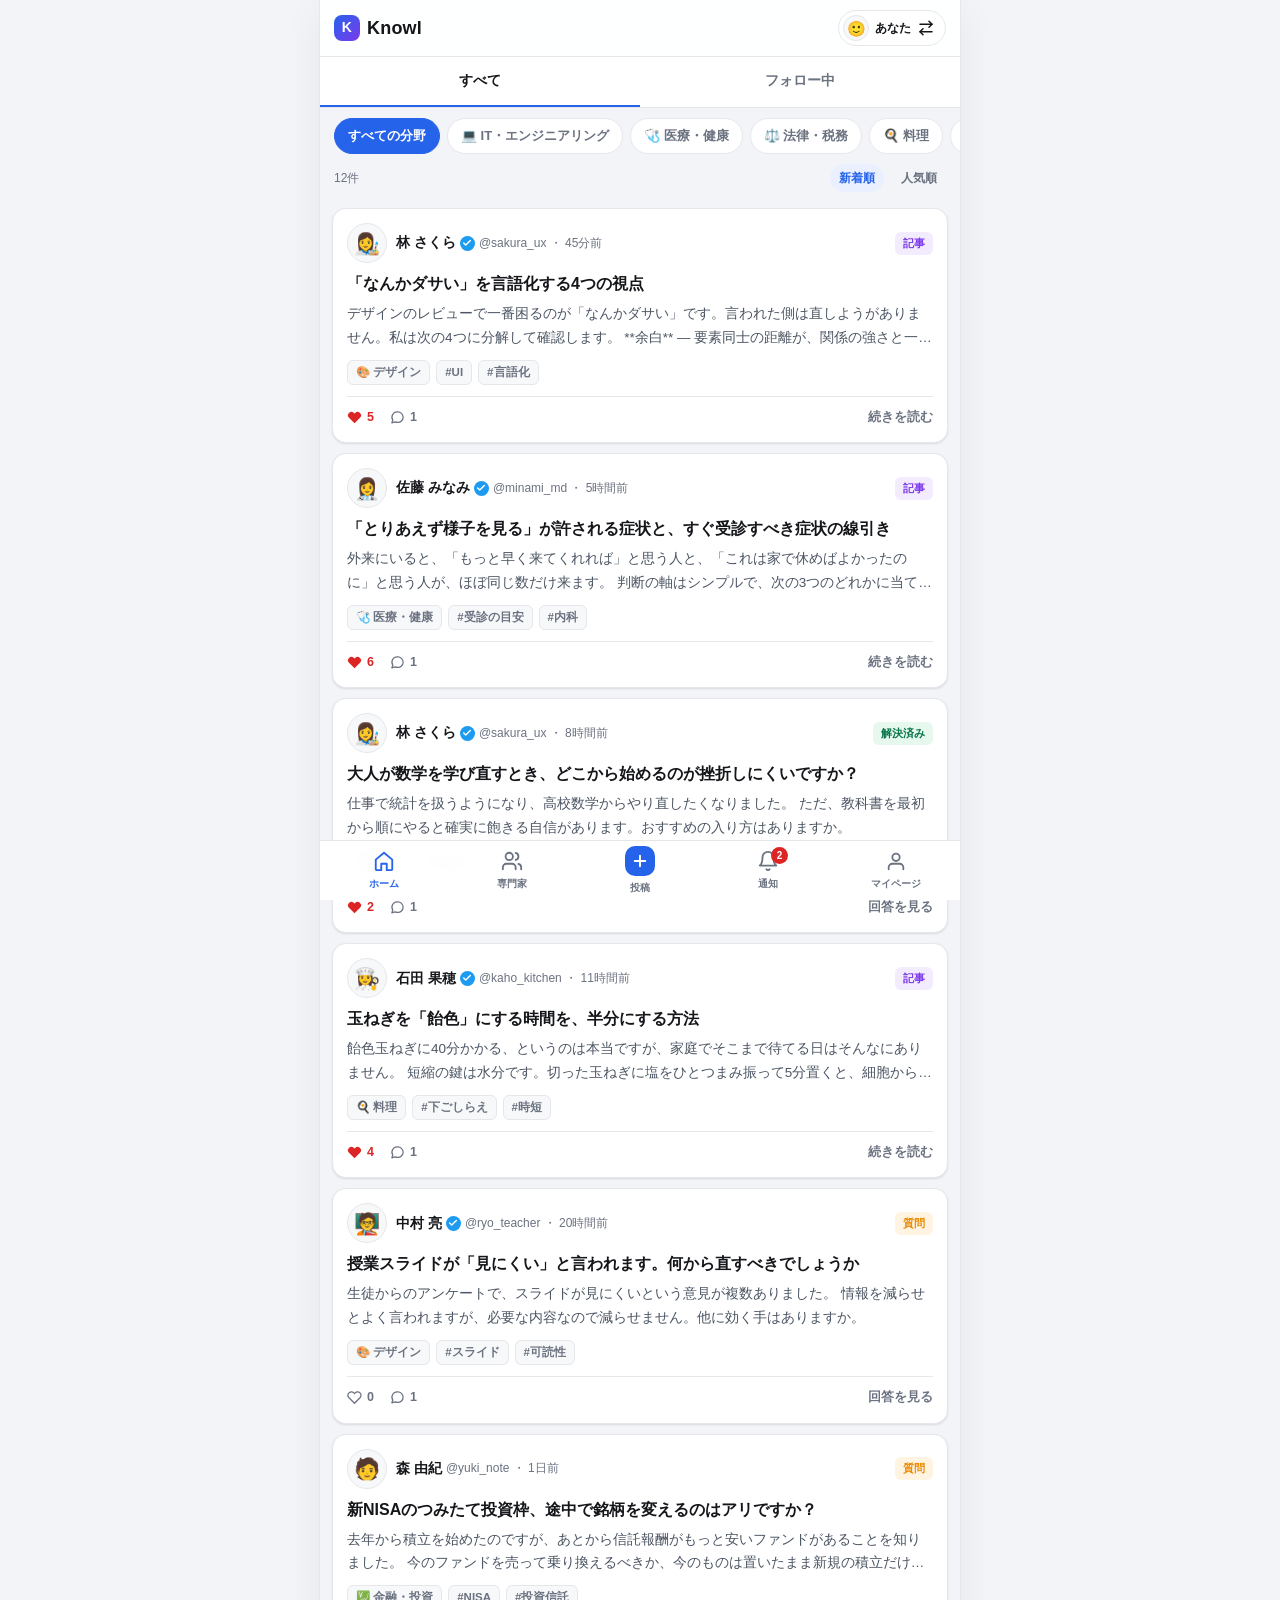
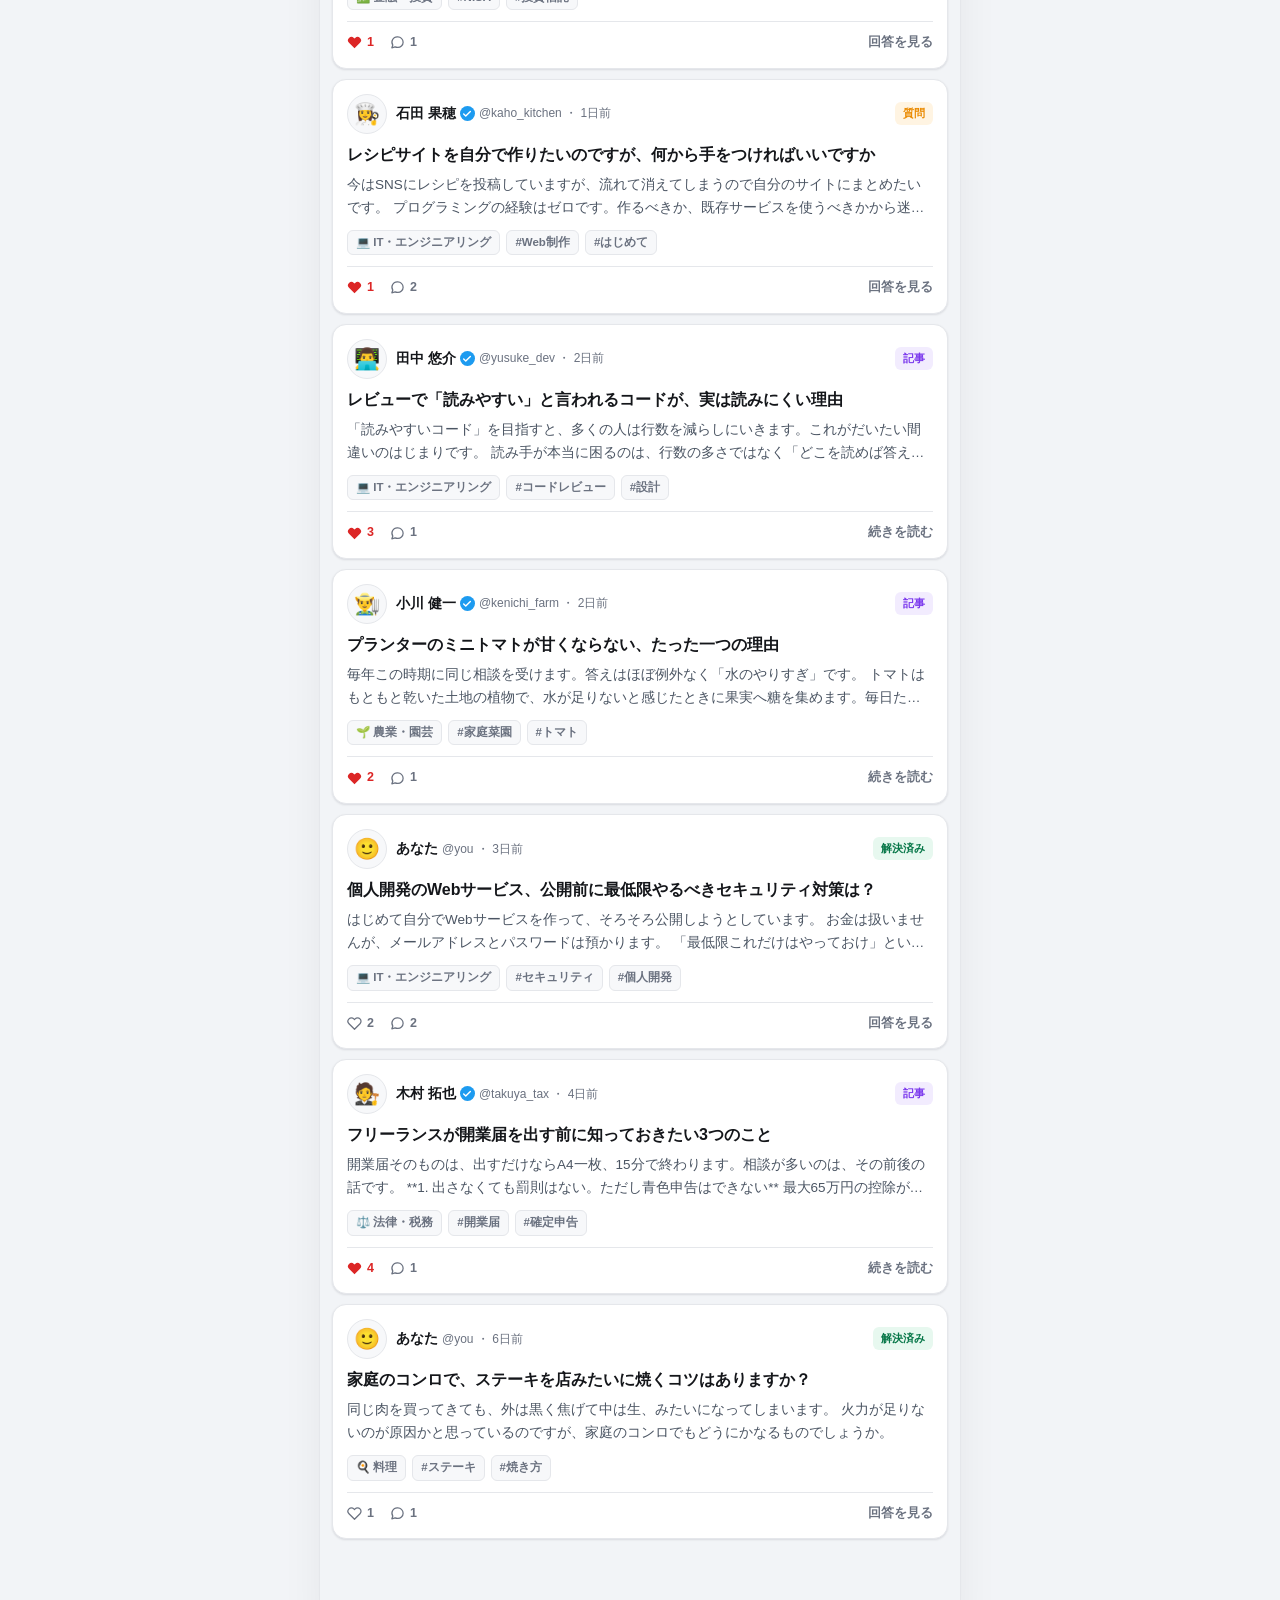
==== commit 1a4ad77a: "専門知識シェアプラットフォーム Knowl のプロトタイプを追加 Q&Aと記事投稿のハイブリッド型プラットフォームを、単一HTMLの 動くプロトタイプとして実装。localStorage で永続化する" ====
--- a/index.html
+++ b/index.html
@@ -1,96 +1,1462 @@
 <!DOCTYPE html>
 <html lang="ja">
 <head>
-  <meta charset="UTF-8">
-  <meta name="viewport" content="width=device-width, initial-scale=1.0">
-  <meta name="description" content="ナースのキャリアノートは、看護師の転職・キャリアに関する情報をわかりやすくまとめた個人運営の情報サイトです。転職の進め方、転職サイトの選び方、履歴書・面接対策などを解説しています。">
-  <title>ナースのキャリアノート|看護師の転職・キャリア情報サイト</title>
-  <link rel="stylesheet" href="css/style.css">
+<meta charset="UTF-8">
+<meta name="viewport" content="width=device-width, initial-scale=1.0">
+<title>Knowl - 専門知識をシェアする</title>
+<style>
+  :root {
+    --bg: #f2f4f7;
+    --surface: #ffffff;
+    --surface-2: #f7f8fa;
+    --text: #14161a;
+    --muted: #6b7280;
+    --border: #e5e7eb;
+    --primary: #2563eb;
+    --primary-weak: #eaf0ff;
+    --verified: #1d9bf0;
+    --q: #ea8a00;
+    --q-weak: #fff4e2;
+    --a: #7c3aed;
+    --a-weak: #f2ecfe;
+    --danger: #dc2626;
+    --radius: 14px;
+    --radius-sm: 9px;
+    --gap: 14px;
+    --shadow: 0 1px 2px rgba(16,24,40,.06), 0 1px 3px rgba(16,24,40,.05);
+    --maxw: 640px;
+    --tabbar-h: 60px;
+  }
+
+  * { margin: 0; padding: 0; box-sizing: border-box; -webkit-tap-highlight-color: transparent; }
+
+  html, body {
+    background: var(--bg);
+    color: var(--text);
+    font-family: -apple-system, BlinkMacSystemFont, "Hiragino Sans", "Noto Sans JP", "Yu Gothic UI", Meiryo, sans-serif;
+    font-size: 15px;
+    line-height: 1.7;
+    -webkit-text-size-adjust: 100%;
+  }
+
+  button, input, textarea, select { font: inherit; color: inherit; }
+  button { background: none; border: none; cursor: pointer; }
+  a { color: var(--primary); }
+
+  /* ---------- Shell ---------- */
+  #app {
+    max-width: var(--maxw);
+    margin: 0 auto;
+    min-height: 100vh;
+    background: var(--bg);
+    display: flex;
+    flex-direction: column;
+    box-shadow: 0 0 0 1px var(--border);
+  }
+
+  #topbar {
+    position: sticky; top: 0; z-index: 30;
+    display: flex; align-items: center; gap: 10px;
+    padding: 10px 14px;
+    background: rgba(255,255,255,.92);
+    backdrop-filter: saturate(180%) blur(10px);
+    border-bottom: 1px solid var(--border);
+    min-height: 56px;
+  }
+  .brand { display: flex; align-items: center; gap: 7px; font-weight: 800; font-size: 18px; letter-spacing: .2px; }
+  .brand-mark {
+    width: 26px; height: 26px; border-radius: 8px;
+    background: linear-gradient(135deg, var(--primary), #7c3aed);
+    color: #fff; font-size: 14px; font-weight: 800;
+    display: flex; align-items: center; justify-content: center;
+  }
+  .topbar-title { font-weight: 700; font-size: 16px; flex: 1; min-width: 0;
+    overflow: hidden; text-overflow: ellipsis; white-space: nowrap; }
+  .spacer { flex: 1; }
+
+  .iconbtn {
+    width: 36px; height: 36px; border-radius: 50%;
+    display: flex; align-items: center; justify-content: center;
+    color: var(--text); flex: none;
+  }
+  .iconbtn:hover { background: var(--surface-2); }
+
+  .account-btn {
+    display: flex; align-items: center; gap: 6px;
+    padding: 4px 10px 4px 4px; border-radius: 999px;
+    border: 1px solid var(--border); background: var(--surface);
+    font-size: 12px; font-weight: 600; flex: none;
+  }
+  .account-btn .avatar { width: 26px; height: 26px; font-size: 15px; }
+
+  main { flex: 1; padding-bottom: calc(var(--tabbar-h) + env(safe-area-inset-bottom, 0px) + 8px); }
+
+  #tabbar {
+    position: fixed; bottom: 0; left: 0; right: 0; z-index: 40;
+    max-width: var(--maxw); margin: 0 auto;
+    height: calc(var(--tabbar-h) + env(safe-area-inset-bottom, 0px));
+    padding-bottom: env(safe-area-inset-bottom, 0px);
+    display: grid; grid-template-columns: repeat(5, 1fr);
+    background: rgba(255,255,255,.96);
+    backdrop-filter: saturate(180%) blur(10px);
+    border-top: 1px solid var(--border);
+  }
+  .tab {
+    display: flex; flex-direction: column; align-items: center; justify-content: center;
+    gap: 3px; font-size: 10px; font-weight: 600; color: var(--muted);
+    position: relative;
+  }
+  .tab.active { color: var(--primary); }
+  .tab-badge {
+    position: absolute; top: 6px; left: 50%; margin-left: 3px;
+    min-width: 17px; height: 17px; padding: 0 4px;
+    border-radius: 999px; background: var(--danger); color: #fff;
+    font-size: 10px; font-weight: 700; line-height: 17px; text-align: center;
+  }
+  .tab-compose svg { color: #fff; }
+  .tab-compose .compose-dot {
+    width: 30px; height: 30px; border-radius: 10px;
+    background: var(--primary);
+    display: flex; align-items: center; justify-content: center;
+  }
+
+  /* ---------- Common bits ---------- */
+  .avatar {
+    width: 40px; height: 40px; border-radius: 50%;
+    background: var(--surface-2); border: 1px solid var(--border);
+    display: flex; align-items: center; justify-content: center;
+    font-size: 21px; flex: none; line-height: 1;
+  }
+  .avatar.lg { width: 66px; height: 66px; font-size: 34px; }
+
+  .verified-badge {
+    display: inline-flex; align-items: center; justify-content: center;
+    width: 15px; height: 15px; border-radius: 50%;
+    background: var(--verified); color: #fff; flex: none;
+    vertical-align: -2px;
+  }
+  .verified-badge svg { width: 10px; height: 10px; }
+
+  .name-line { display: flex; align-items: center; gap: 4px; min-width: 0; flex-wrap: wrap; }
+  .name { font-weight: 700; font-size: 14px; }
+  .handle, .meta { color: var(--muted); font-size: 12px; }
+
+  .chip-row {
+    display: flex; gap: 7px; overflow-x: auto; padding: 10px 14px;
+    scrollbar-width: none;
+  }
+  .chip-row::-webkit-scrollbar { display: none; }
+  .chip {
+    flex: none; padding: 6px 13px; border-radius: 999px;
+    border: 1px solid var(--border); background: var(--surface);
+    font-size: 13px; font-weight: 600; color: var(--muted); white-space: nowrap;
+  }
+  .chip.active { background: var(--primary); border-color: var(--primary); color: #fff; }
+
+  .segment {
+    display: flex; background: var(--surface); border-bottom: 1px solid var(--border);
+    position: sticky; top: 56px; z-index: 20;
+  }
+  .segment button {
+    flex: 1; padding: 12px 0; font-size: 14px; font-weight: 700; color: var(--muted);
+    border-bottom: 2.5px solid transparent;
+  }
+  .segment button.active { color: var(--text); border-bottom-color: var(--primary); }
+
+  .sortbar { display: flex; gap: 8px; padding: 0 14px 6px; align-items: center; }
+  .sortbar .lbl { font-size: 12px; color: var(--muted); margin-right: auto; }
+  .sortbtn { font-size: 12px; font-weight: 700; color: var(--muted); padding: 4px 9px; border-radius: 999px; }
+  .sortbtn.active { color: var(--primary); background: var(--primary-weak); }
+
+  .list { display: flex; flex-direction: column; gap: 10px; padding: 10px 12px 20px; }
+
+  .card {
+    background: var(--surface); border: 1px solid var(--border);
+    border-radius: var(--radius); box-shadow: var(--shadow);
+    padding: 14px;
+  }
+  .card.tappable:active { background: var(--surface-2); }
+
+  .kind {
+    display: inline-flex; align-items: center; gap: 4px;
+    font-size: 11px; font-weight: 800; padding: 2px 8px; border-radius: 6px;
+  }
+  .kind.question { background: var(--q-weak); color: var(--q); }
+  .kind.article { background: var(--a-weak); color: var(--a); }
+  .kind.solved { background: #e7f8ef; color: #067647; }
+
+  .post-head { display: flex; align-items: center; gap: 9px; margin-bottom: 9px; }
+  .post-title { font-size: 16px; font-weight: 700; line-height: 1.5; margin: 4px 0 6px; }
+  .post-excerpt { color: #4b5563; font-size: 13.5px; line-height: 1.75;
+    display: -webkit-box; -webkit-line-clamp: 2; -webkit-box-orient: vertical; overflow: hidden; }
+  .post-body { font-size: 15px; line-height: 1.9; white-space: normal; word-break: break-word; }
+
+  .tags { display: flex; flex-wrap: wrap; gap: 6px; margin-top: 10px; }
+  .tag {
+    font-size: 11.5px; font-weight: 600; color: var(--muted);
+    background: var(--surface-2); border: 1px solid var(--border);
+    padding: 2px 8px; border-radius: 6px;
+  }
+
+  .post-foot { display: flex; align-items: center; gap: 16px; margin-top: 11px;
+    padding-top: 10px; border-top: 1px solid var(--border); }
+  .stat { display: inline-flex; align-items: center; gap: 5px; font-size: 12.5px;
+    font-weight: 600; color: var(--muted); }
+  .stat svg { width: 15px; height: 15px; }
+  .stat.on { color: var(--danger); }
+
+  .btn {
+    display: inline-flex; align-items: center; justify-content: center; gap: 6px;
+    padding: 9px 16px; border-radius: 999px; font-size: 13.5px; font-weight: 700;
+    background: var(--primary); color: #fff; border: 1px solid var(--primary);
+  }
+  .btn:disabled { opacity: .45; }
+  .btn.ghost { background: var(--surface); color: var(--text); border-color: var(--border); }
+  .btn.sm { padding: 6px 13px; font-size: 12.5px; }
+  .btn.block { width: 100%; padding: 13px; font-size: 15px; border-radius: 12px; }
+
+  .empty { text-align: center; color: var(--muted); padding: 48px 24px; font-size: 14px; }
+  .empty .big { font-size: 34px; display: block; margin-bottom: 10px; }
+
+  .section-title { font-size: 13px; font-weight: 800; color: var(--muted);
+    padding: 18px 14px 6px; letter-spacing: .04em; }
+
+  /* ---------- Forms ---------- */
+  .field { padding: 0 14px 14px; }
+  .field label { display: block; font-size: 12.5px; font-weight: 700; color: var(--muted); margin-bottom: 6px; }
+  .field input[type=text], .field textarea, .field select {
+    width: 100%; padding: 11px 13px; border-radius: 11px;
+    border: 1px solid var(--border); background: var(--surface);
+    font-size: 15px; line-height: 1.7; outline: none;
+  }
+  .field input:focus, .field textarea:focus, .field select:focus { border-color: var(--primary); }
+  .field textarea { resize: vertical; min-height: 170px; }
+  .hint { font-size: 11.5px; color: var(--muted); margin-top: 6px; }
+
+  .typeswitch { display: flex; gap: 10px; padding: 14px; }
+  .typecard {
+    flex: 1; border: 1.5px solid var(--border); border-radius: 12px;
+    padding: 12px; text-align: left; background: var(--surface);
+  }
+  .typecard.active { border-color: var(--primary); background: var(--primary-weak); }
+  .typecard .t { font-weight: 800; font-size: 14px; display: flex; align-items: center; gap: 6px; }
+  .typecard .d { font-size: 11.5px; color: var(--muted); margin-top: 3px; line-height: 1.6; }
+
+  /* ---------- Replies ---------- */
+  .reply {
+    background: var(--surface); border: 1px solid var(--border);
+    border-radius: var(--radius); padding: 13px; box-shadow: var(--shadow);
+  }
+  .reply.best { border-color: #a7e8c6; background: #f4fdf8; }
+  .best-flag { display: inline-flex; align-items: center; gap: 4px; font-size: 11.5px;
+    font-weight: 800; color: #067647; margin-bottom: 7px; }
+  .reply-body { font-size: 14px; line-height: 1.85; margin-top: 8px; word-break: break-word; }
+  .reply-foot { display: flex; align-items: center; gap: 14px; margin-top: 10px; }
+
+  /* ---------- Profile ---------- */
+  .profile-head { background: var(--surface); border-bottom: 1px solid var(--border); padding: 18px 16px; }
+  .profile-top { display: flex; align-items: flex-start; gap: 14px; }
+  .profile-name { font-size: 19px; font-weight: 800; display: flex; align-items: center; gap: 5px; flex-wrap: wrap; }
+  .verified-note {
+    margin-top: 12px; background: #eff8ff; border: 1px solid #d1e9ff;
+    border-radius: 11px; padding: 10px 12px; font-size: 12.5px; color: #175cd3; line-height: 1.7;
+  }
+  .counts { display: flex; gap: 20px; margin-top: 13px; }
+  .counts b { font-size: 15px; }
+  .counts span { font-size: 12.5px; color: var(--muted); }
+  .fields { display: flex; flex-wrap: wrap; gap: 6px; margin-top: 11px; }
+  .fieldtag { font-size: 11.5px; font-weight: 700; color: var(--primary);
+    background: var(--primary-weak); padding: 3px 9px; border-radius: 7px; }
+
+  .expert-card { display: flex; align-items: flex-start; gap: 12px; }
+  .expert-card .col { flex: 1; min-width: 0; }
+  .expert-bio { font-size: 12.5px; color: var(--muted); margin-top: 3px;
+    display: -webkit-box; -webkit-line-clamp: 2; -webkit-box-orient: vertical; overflow: hidden; }
+
+  /* ---------- Notifications ---------- */
+  .noti { display: flex; gap: 11px; align-items: flex-start; padding: 13px 14px;
+    background: var(--surface); border-bottom: 1px solid var(--border); width: 100%; text-align: left; }
+  .noti.unread { background: #f5f9ff; }
+  .noti-text { flex: 1; font-size: 13.5px; line-height: 1.65; }
+  .noti-dot { width: 8px; height: 8px; border-radius: 50%; background: var(--primary); flex: none; margin-top: 7px; }
+
+  /* ---------- Sheet ---------- */
+  .overlay {
+    position: fixed; inset: 0; z-index: 60; background: rgba(16,24,40,.42);
+    display: flex; align-items: flex-end; justify-content: center;
+  }
+  .sheet {
+    width: 100%; max-width: var(--maxw); background: var(--surface);
+    border-radius: 18px 18px 0 0; padding: 8px 0 calc(18px + env(safe-area-inset-bottom, 0px));
+    max-height: 78vh; overflow-y: auto;
+  }
+  .sheet-grip { width: 38px; height: 4px; border-radius: 2px; background: var(--border); margin: 8px auto 12px; }
+  .sheet-title { font-size: 15px; font-weight: 800; padding: 0 18px 4px; }
+  .sheet-sub { font-size: 12px; color: var(--muted); padding: 0 18px 12px; line-height: 1.6; }
+  .sheet-item { display: flex; align-items: center; gap: 12px; width: 100%; padding: 11px 18px; text-align: left; }
+  .sheet-item:active { background: var(--surface-2); }
+  .sheet-item.current { background: var(--primary-weak); }
+
+  .toast {
+    position: fixed; left: 50%; transform: translateX(-50%);
+    bottom: calc(var(--tabbar-h) + 20px); z-index: 80;
+    background: #14161a; color: #fff; padding: 10px 18px; border-radius: 999px;
+    font-size: 13px; font-weight: 600; box-shadow: 0 6px 20px rgba(0,0,0,.25);
+    white-space: nowrap; max-width: calc(100% - 40px);
+    overflow: hidden; text-overflow: ellipsis;
+  }
+
+  @media (min-width: 700px) {
+    #app { box-shadow: 0 0 0 1px var(--border), 0 8px 40px rgba(16,24,40,.06); }
+  }
+</style>
 </head>
 <body>
 
-  <div class="pr-notice">当サイトはアフィリエイト広告(A8.netほか)を利用しています。</div>
-
-  <header class="site-header">
-    <div class="container">
-      <p class="site-title"><a href="index.html"><span class="site-title-icon">🩺</span>ナースのキャリアノート</a></p>
-      <nav class="global-nav" aria-label="グローバルナビゲーション">
-        <ul>
-          <li><a href="index.html">ホーム</a></li>
-          <li><a href="index.html#articles">記事一覧</a></li>
-          <li><a href="about.html">運営者情報</a></li>
-          <li><a href="contact.html">お問い合わせ</a></li>
-        </ul>
-      </nav>
-      <p class="site-tagline">看護師の転職・キャリアに関する情報をわかりやすくお届けする個人運営サイト</p>
-    </div>
-  </header>
-
-  <main>
-    <section class="hero">
-      <div class="container">
-        <h1>看護師の「これからの働き方」を、<br>一緒に考える情報サイト</h1>
-        <p>ナースのキャリアノートは、転職を考え始めた看護師さんに向けて、転職活動の進め方・転職サイトの選び方・応募書類や面接の準備などの基礎知識を、中立的な立場でわかりやすくまとめた情報サイトです。</p>
-      </div>
-    </section>
-
-    <section class="section" id="articles">
-      <div class="container">
-        <h2>記事一覧</h2>
-        <div class="card-grid">
-          <a class="card" href="articles/reasons.html">
-            <span class="card-icon">💭</span>
-            <h3>看護師が転職を考える主な理由と、動く前に整理しておきたいこと</h3>
-            <p>「辞めたい」と感じたときに、感情のまま動かず後悔しないための考え方の整理術を紹介します。</p>
-          </a>
-          <a class="card" href="articles/how-to-choose.html">
-            <span class="card-icon">🔍</span>
-            <h3>看護師転職サイトの選び方と上手な使い方</h3>
-            <p>転職サイトの仕組みと種類、選ぶときに確認したいポイント、担当者との付き合い方を解説します。</p>
-          </a>
-          <a class="card" href="articles/resume.html">
-            <span class="card-icon">📝</span>
-            <h3>看護師向け 履歴書・職務経歴書の書き方</h3>
-            <p>看護師の応募書類ならではの書き方のポイントを、項目ごとに例を交えて説明します。</p>
-          </a>
-          <a class="card" href="articles/interview.html">
-            <span class="card-icon">🗣️</span>
-            <h3>看護師の転職面接でよく聞かれる質問と準備のポイント</h3>
-            <p>面接で定番となっている質問の意図と、答えを組み立てるときの考え方をまとめました。</p>
-          </a>
-          <a class="card" href="articles/workstyle.html">
-            <span class="card-icon">🏥</span>
-            <h3>病棟以外もある。看護師の働き方・職場の種類を比較</h3>
-            <p>クリニック・訪問看護・介護施設・企業など、病棟以外の職場の特徴を比較して紹介します。</p>
-          </a>
-        </div>
-      </div>
-    </section>
-
-    <section class="section section-alt">
-      <div class="container">
-        <h2>このサイトについて</h2>
-        <p>ナースのキャリアノートは、個人が運営する看護師向けのキャリア情報サイトです。「転職した方がいいのか迷っている」「何から始めればいいのかわからない」という段階の方が、落ち着いて情報を整理できることを目指して記事を作成しています。</p>
-        <p>掲載している情報は、公的機関の公開情報や一般に公開されている資料を参考に、個人の見解としてまとめたものです。転職はご自身の状況によって最適な選択が異なりますので、最終的な判断はご自身の責任で行っていただくようお願いいたします。</p>
-        <p style="margin-top: 16px;"><a class="btn" href="about.html">運営者情報を見る</a></p>
-      </div>
-    </section>
-  </main>
-
-  <footer class="site-footer">
-    <div class="container">
-      <nav class="footer-nav" aria-label="フッターナビゲーション">
-        <ul>
-          <li><a href="index.html">ホーム</a></li>
-          <li><a href="about.html">運営者情報</a></li>
-          <li><a href="privacy.html">プライバシーポリシー・免責事項</a></li>
-          <li><a href="contact.html">お問い合わせ</a></li>
-          <li><a href="sitemap.html">サイトマップ</a></li>
-        </ul>
-      </nav>
-      <p class="copyright">&copy; 2026 ナースのキャリアノート</p>
-    </div>
-  </footer>
-
+<div id="app">
+  <header id="topbar"></header>
+  <main id="view"></main>
+  <nav id="tabbar"></nav>
+</div>
+<div id="layer"></div>
+
+<script>
+"use strict";
+
+/* =====================================================================
+   Knowl — 専門知識シェアプラットフォーム（プロトタイプ）
+
+   構成は3層。層をまたいだ直接アクセスはしない。
+     Store   : データの保存と読み出し（localStorage）。ここだけを
+               将来 Supabase クライアントに差し替えれば本番化できる。
+     Actions : 業務ロジック。通知レコードの生成もここに集約する。
+     View    : 描画。state.route を見て画面を組み立て直すだけ。
+   ===================================================================== */
+
+/* ---------------------------------------------------------------
+   ユーティリティ
+   --------------------------------------------------------------- */
+
+function uid() {
+  if (window.crypto && crypto.randomUUID) return crypto.randomUUID();
+  return "id-" + Date.now().toString(36) + "-" + Math.random().toString(36).slice(2, 10);
+}
+
+// ユーザー入力は必ずここを通してから innerHTML に載せる。
+function esc(s) {
+  return String(s == null ? "" : s)
+    .replace(/&/g, "&amp;").replace(/</g, "&lt;").replace(/>/g, "&gt;")
+    .replace(/"/g, "&quot;").replace(/'/g, "&#39;");
+}
+
+function escMultiline(s) {
+  return esc(s).replace(/\n/g, "<br>");
+}
+
+function excerpt(s, n) {
+  const flat = String(s || "").replace(/\s+/g, " ").trim();
+  return flat.length > n ? flat.slice(0, n) + "…" : flat;
+}
+
+function timeAgo(ts) {
+  const sec = Math.floor((Date.now() - ts) / 1000);
+  if (sec < 60) return "たった今";
+  const min = Math.floor(sec / 60);
+  if (min < 60) return min + "分前";
+  const hr = Math.floor(min / 60);
+  if (hr < 24) return hr + "時間前";
+  const day = Math.floor(hr / 24);
+  if (day < 30) return day + "日前";
+  const mon = Math.floor(day / 30);
+  if (mon < 12) return mon + "ヶ月前";
+  return Math.floor(mon / 12) + "年前";
+}
+
+const ICON = {
+  home: '<svg width="22" height="22" viewBox="0 0 24 24" fill="none" stroke="currentColor" stroke-width="2" stroke-linecap="round" stroke-linejoin="round"><path d="M3 10.5 12 3l9 7.5V21a1 1 0 0 1-1 1h-5v-7H9v7H4a1 1 0 0 1-1-1z"/></svg>',
+  users: '<svg width="22" height="22" viewBox="0 0 24 24" fill="none" stroke="currentColor" stroke-width="2" stroke-linecap="round" stroke-linejoin="round"><path d="M16 21v-2a4 4 0 0 0-4-4H6a4 4 0 0 0-4 4v2"/><circle cx="9" cy="7" r="4"/><path d="M22 21v-2a4 4 0 0 0-3-3.87"/><path d="M16 3.13a4 4 0 0 1 0 7.75"/></svg>',
+  plus: '<svg width="18" height="18" viewBox="0 0 24 24" fill="none" stroke="currentColor" stroke-width="2.6" stroke-linecap="round"><path d="M12 5v14M5 12h14"/></svg>',
+  bell: '<svg width="22" height="22" viewBox="0 0 24 24" fill="none" stroke="currentColor" stroke-width="2" stroke-linecap="round" stroke-linejoin="round"><path d="M18 8a6 6 0 0 0-12 0c0 7-3 9-3 9h18s-3-2-3-9"/><path d="M13.73 21a2 2 0 0 1-3.46 0"/></svg>',
+  user: '<svg width="22" height="22" viewBox="0 0 24 24" fill="none" stroke="currentColor" stroke-width="2" stroke-linecap="round" stroke-linejoin="round"><circle cx="12" cy="8" r="4"/><path d="M20 21v-2a4 4 0 0 0-4-4H8a4 4 0 0 0-4 4v2"/></svg>',
+  back: '<svg width="22" height="22" viewBox="0 0 24 24" fill="none" stroke="currentColor" stroke-width="2.2" stroke-linecap="round" stroke-linejoin="round"><path d="M15 18l-6-6 6-6"/></svg>',
+  heart: '<svg viewBox="0 0 24 24" fill="none" stroke="currentColor" stroke-width="2" stroke-linecap="round" stroke-linejoin="round"><path d="M20.8 4.6a5.5 5.5 0 0 0-7.8 0L12 5.7l-1-1.1a5.5 5.5 0 0 0-7.8 7.8l8.8 8.8 8.8-8.8a5.5 5.5 0 0 0 0-7.8z"/></svg>',
+  heartFill: '<svg viewBox="0 0 24 24" fill="currentColor"><path d="M20.8 4.6a5.5 5.5 0 0 0-7.8 0L12 5.7l-1-1.1a5.5 5.5 0 0 0-7.8 7.8l8.8 8.8 8.8-8.8a5.5 5.5 0 0 0 0-7.8z"/></svg>',
+  chat: '<svg viewBox="0 0 24 24" fill="none" stroke="currentColor" stroke-width="2" stroke-linecap="round" stroke-linejoin="round"><path d="M21 11.5a8.4 8.4 0 0 1-9 8.4 9 9 0 0 1-3.9-.9L3 20.5l1.5-4.4A8.4 8.4 0 0 1 12 3.1a8.4 8.4 0 0 1 9 8.4z"/></svg>',
+  check: '<svg viewBox="0 0 24 24" fill="none" stroke="currentColor" stroke-width="3.4" stroke-linecap="round" stroke-linejoin="round"><path d="M20 6 9 17l-5-5"/></svg>',
+  award: '<svg width="14" height="14" viewBox="0 0 24 24" fill="none" stroke="currentColor" stroke-width="2.2" stroke-linecap="round" stroke-linejoin="round"><circle cx="12" cy="8" r="6"/><path d="M8.2 13.9 7 22l5-3 5 3-1.2-8.1"/></svg>',
+  switchIcon: '<svg width="18" height="18" viewBox="0 0 24 24" fill="none" stroke="currentColor" stroke-width="2" stroke-linecap="round" stroke-linejoin="round"><path d="M16 3l4 4-4 4"/><path d="M20 7H4"/><path d="M8 21l-4-4 4-4"/><path d="M4 17h16"/></svg>'
+};
+
+function verifiedMark() {
+  return '<span class="verified-badge" title="専門家認定">' + ICON.check + '</span>';
+}
+
+/* ---------------------------------------------------------------
+   Store — データ層
+   localStorage への読み書きはこの中だけで行う。
+   --------------------------------------------------------------- */
+
+const STORAGE_KEY = "knowl.v1";
+
+const CATEGORIES = [
+  { id: "it",      name: "IT・エンジニアリング", emoji: "💻" },
+  { id: "med",     name: "医療・健康",           emoji: "🩺" },
+  { id: "law",     name: "法律・税務",           emoji: "⚖️" },
+  { id: "food",    name: "料理",                 emoji: "🍳" },
+  { id: "edu",     name: "教育",                 emoji: "📚" },
+  { id: "design",  name: "デザイン",             emoji: "🎨" },
+  { id: "finance", name: "金融・投資",           emoji: "💹" },
+  { id: "agri",    name: "農業・園芸",           emoji: "🌱" }
+];
+
+const Store = {
+  data: null,
+
+  load() {
+    let raw = null;
+    try { raw = localStorage.getItem(STORAGE_KEY); } catch (e) { raw = null; }
+    if (raw) {
+      try {
+        const parsed = JSON.parse(raw);
+        if (parsed && Array.isArray(parsed.users) && parsed.users.length) {
+          this.data = parsed;
+          this.data.categories = CATEGORIES; // カテゴリ定義は常に最新を使う
+          return this.data;
+        }
+      } catch (e) { /* 壊れていたら作り直す */ }
+    }
+    this.data = buildSeed();
+    this.save();
+    return this.data;
+  },
+
+  save() {
+    try { localStorage.setItem(STORAGE_KEY, JSON.stringify(this.data)); }
+    catch (e) { /* プライベートモード等では保存できないが動作は継続する */ }
+  },
+
+  reset() {
+    try { localStorage.removeItem(STORAGE_KEY); } catch (e) {}
+    this.data = buildSeed();
+    this.save();
+    return this.data;
+  },
+
+  /* --- 参照ヘルパー（読み取り専用） --- */
+  users()          { return this.data.users; },
+  categories()     { return this.data.categories; },
+  posts()          { return this.data.posts; },
+  replies()        { return this.data.replies; },
+  follows()        { return this.data.follows; },
+  notifications()  { return this.data.notifications; },
+
+  me()             { return this.user(this.data.currentUserId); },
+  user(id)         { return this.data.users.find(u => u.id === id) || null; },
+  post(id)         { return this.data.posts.find(p => p.id === id) || null; },
+  reply(id)        { return this.data.replies.find(r => r.id === id) || null; },
+  category(id)     { return this.data.categories.find(c => c.id === id) || null; },
+
+  repliesOf(postId) {
+    return this.data.replies
+      .filter(r => r.postId === postId)
+      .sort((a, b) => a.createdAt - b.createdAt);
+  },
+  postsBy(userId) {
+    return this.data.posts
+      .filter(p => p.authorId === userId)
+      .sort((a, b) => b.createdAt - a.createdAt);
+  },
+  isFollowing(followerId, followeeId) {
+    return this.data.follows.some(f => f.followerId === followerId && f.followeeId === followeeId);
+  },
+  followingCount(userId) { return this.data.follows.filter(f => f.followerId === userId).length; },
+  followerCount(userId)  { return this.data.follows.filter(f => f.followeeId === userId).length; },
+  followingIds(userId)   { return this.data.follows.filter(f => f.followerId === userId).map(f => f.followeeId); },
+
+  myNotifications() {
+    return this.data.notifications
+      .filter(n => n.userId === this.data.currentUserId)
+      .sort((a, b) => b.createdAt - a.createdAt);
+  },
+  unreadCount() {
+    return this.data.notifications.filter(n => n.userId === this.data.currentUserId && !n.read).length;
+  }
+};
+
+/* ---------------------------------------------------------------
+   Actions — ロジック層
+   状態を変える操作はすべてここを通す。通知の生成もここで行う。
+   --------------------------------------------------------------- */
+
+const Actions = {
+  notify(userId, type, actorId, postId) {
+    if (userId === actorId) return; // 自分の行動は自分に通知しない
+    Store.data.notifications.push({
+      id: uid(), userId, type, actorId,
+      postId: postId || null, createdAt: Date.now(), read: false
+    });
+  },
+
+  switchUser(userId) {
+    if (!Store.user(userId)) return;
+    Store.data.currentUserId = userId;
+    Store.save();
+  },
+
+  toggleFollow(targetId) {
+    const meId = Store.data.currentUserId;
+    if (meId === targetId) return;
+    const i = Store.data.follows.findIndex(f => f.followerId === meId && f.followeeId === targetId);
+    if (i >= 0) {
+      Store.data.follows.splice(i, 1);
+    } else {
+      Store.data.follows.push({ followerId: meId, followeeId: targetId });
+      this.notify(targetId, "follow", meId, null);
+    }
+    Store.save();
+  },
+
+  toggleLikePost(postId) {
+    const meId = Store.data.currentUserId;
+    const post = Store.post(postId);
+    if (!post) return;
+    const i = post.likes.indexOf(meId);
+    if (i >= 0) post.likes.splice(i, 1);
+    else { post.likes.push(meId); this.notify(post.authorId, "like", meId, post.id); }
+    Store.save();
+  },
+
+  toggleLikeReply(replyId) {
+    const meId = Store.data.currentUserId;
+    const reply = Store.reply(replyId);
+    if (!reply) return;
+    const i = reply.likes.indexOf(meId);
+    if (i >= 0) reply.likes.splice(i, 1);
+    else { reply.likes.push(meId); this.notify(reply.authorId, "like", meId, reply.postId); }
+    Store.save();
+  },
+
+  createPost(draft) {
+    const post = {
+      id: uid(),
+      type: draft.type === "article" ? "article" : "question",
+      authorId: Store.data.currentUserId,
+      title: String(draft.title || "").trim(),
+      body: String(draft.body || "").trim(),
+      categoryId: draft.categoryId,
+      tags: String(draft.tags || "")
+        .split(/[,、\s]+/).map(t => t.replace(/^#/, "").trim())
+        .filter(Boolean).slice(0, 5),
+      createdAt: Date.now(),
+      likes: [],
+      bestReplyId: null
+    };
+    Store.data.posts.push(post);
+    Store.save();
+    return post;
+  },
+
+  addReply(postId, body) {
+    const text = String(body || "").trim();
+    const post = Store.post(postId);
+    if (!post || !text) return null;
+    const reply = {
+      id: uid(), postId, authorId: Store.data.currentUserId,
+      body: text, createdAt: Date.now(), likes: []
+    };
+    Store.data.replies.push(reply);
+    this.notify(post.authorId, "reply", reply.authorId, postId);
+    Store.save();
+    return reply;
+  },
+
+  selectBest(postId, replyId) {
+    const post = Store.post(postId);
+    if (!post || post.type !== "question") return;
+    if (post.authorId !== Store.data.currentUserId) return; // 質問者本人だけが選べる
+    const reply = Store.reply(replyId);
+    if (!reply || reply.postId !== postId) return;
+    post.bestReplyId = (post.bestReplyId === replyId) ? null : replyId;
+    if (post.bestReplyId) this.notify(reply.authorId, "best", post.authorId, postId);
+    Store.save();
+  }
+};
+
+/* ---------------------------------------------------------------
+   シードデータ
+   初見でも世界観が伝わるよう、認定専門家と実際の投稿を入れておく。
+   --------------------------------------------------------------- */
+
+function buildSeed() {
+  const MIN = 60 * 1000, HOUR = 60 * MIN, DAY = 24 * HOUR;
+  const now = Date.now();
+  const ago = ms => now - ms;
+
+  const users = [
+    { id: "u_me", name: "あなた", handle: "you", emoji: "🙂", verified: false, fields: [],
+      bio: "いろいろな分野の話を聞いてみたい人。", verifiedNote: "", joinedAt: ago(40 * DAY) },
+    { id: "u_tanaka", name: "田中 悠介", handle: "yusuke_dev", emoji: "👨‍💻", verified: true, fields: ["it"],
+      bio: "Webアプリを12年作っています。個人開発の相談によく乗ります。",
+      verifiedNote: "Webアプリケーション開発12年。前職では大手SIerでテックリードを担当。", joinedAt: ago(400 * DAY) },
+    { id: "u_sato", name: "佐藤 みなみ", handle: "minami_md", emoji: "👩‍⚕️", verified: true, fields: ["med"],
+      bio: "内科医。「これ受診すべき？」の判断材料を書いています。",
+      verifiedNote: "内科医。総合病院での臨床9年。医師免許を確認済み。", joinedAt: ago(310 * DAY) },
+    { id: "u_kimura", name: "木村 拓也", handle: "takuya_tax", emoji: "🧑‍⚖️", verified: true, fields: ["law", "finance"],
+      bio: "税理士。フリーランスと小さな会社のお金まわりが専門です。",
+      verifiedNote: "税理士。中小企業・個人事業主の顧問を約30社担当。登録番号を確認済み。", joinedAt: ago(280 * DAY) },
+    { id: "u_ishida", name: "石田 果穂", handle: "kaho_kitchen", emoji: "👩‍🍳", verified: true, fields: ["food"],
+      bio: "フレンチ出身の料理人。家庭のコンロで再現できる方法だけ書きます。",
+      verifiedNote: "調理師。フレンチレストランで7年、現在はレシピ開発。", joinedAt: ago(200 * DAY) },
+    { id: "u_nakamura", name: "中村 亮", handle: "ryo_teacher", emoji: "🧑‍🏫", verified: true, fields: ["edu"],
+      bio: "高校で数学を教えて16年。学び直しの相談も歓迎です。",
+      verifiedNote: "高等学校教諭(数学)16年。教員免許を確認済み。", joinedAt: ago(150 * DAY) },
+    { id: "u_hayashi", name: "林 さくら", handle: "sakura_ux", emoji: "👩‍🎨", verified: true, fields: ["design"],
+      bio: "UXデザイナー。「なんかダサい」を言語化するのが仕事です。",
+      verifiedNote: "UXデザイナー11年。事業会社でデザイン組織の立ち上げを2社経験。", joinedAt: ago(120 * DAY) },
+    { id: "u_ogawa", name: "小川 健一", handle: "kenichi_farm", emoji: "👨‍🌾", verified: true, fields: ["agri"],
+      bio: "有機農家18年目。ベランダ菜園の質問もどうぞ。",
+      verifiedNote: "有機農業18年。露地野菜の生産・出荷。農業者登録を確認済み。", joinedAt: ago(95 * DAY) },
+    { id: "u_mori", name: "森 由紀", handle: "yuki_note", emoji: "🧑", verified: false, fields: ["finance"],
+      bio: "個人投資家。勉強しながら記録を残しています。", verifiedNote: "", joinedAt: ago(60 * DAY) }
+  ];
+
+  const P = [];
+  function post(o) { P.push(Object.assign({ likes: [], bestReplyId: null, tags: [] }, o)); return o.id; }
+
+  post({ id: "p1", type: "question", authorId: "u_me", categoryId: "it",
+    title: "個人開発のWebサービス、公開前に最低限やるべきセキュリティ対策は？",
+    body: "はじめて自分でWebサービスを作って、そろそろ公開しようとしています。\nお金は扱いませんが、メールアドレスとパスワードは預かります。\n\n「最低限これだけはやっておけ」という項目を、優先順位つきで教えてほしいです。専門ではないので、難しい対策を全部やる体力はありません。",
+    tags: ["セキュリティ", "個人開発"], createdAt: ago(3 * DAY), likes: ["u_hayashi", "u_mori"], bestReplyId: "r1" });
+
+  post({ id: "p2", type: "article", authorId: "u_sato", categoryId: "med",
+    title: "「とりあえず様子を見る」が許される症状と、すぐ受診すべき症状の線引き",
+    body: "外来にいると、「もっと早く来てくれれば」と思う人と、「これは家で休めばよかったのに」と思う人が、ほぼ同じ数だけ来ます。\n\n判断の軸はシンプルで、次の3つのどれかに当てはまるなら、迷わず受診してください。\n\n1. 症状が「今までに経験がないほど強い」\n頭痛でも腹痛でも、本人が人生で一番と感じる強さなら、それだけで受診の理由になります。\n\n2. 数時間から数日で、はっきり悪くなっている\n同じ強さで続いているものより、坂を下っている途中のほうが危険です。\n\n3. いつもと違う機能が落ちている\n呂律が回らない、片側だけ力が入らない、息が浅い、意識がぼんやりする。痛みより、こちらのほうがずっと重要です。\n\n逆に、強さが変わらず、食事と睡眠がとれていて、日常生活が送れているなら、数日様子を見るのは妥当な選択です。",
+    tags: ["受診の目安", "内科"], createdAt: ago(5 * HOUR), likes: ["u_me", "u_tanaka", "u_kimura", "u_hayashi", "u_nakamura", "u_mori"] });
+
+  post({ id: "p3", type: "question", authorId: "u_mori", categoryId: "finance",
+    title: "新NISAのつみたて投資枠、途中で銘柄を変えるのはアリですか？",
+    body: "去年から積立を始めたのですが、あとから信託報酬がもっと安いファンドがあることを知りました。\n\n今のファンドを売って乗り換えるべきか、今のものは置いたまま新規の積立だけ変えるべきか、判断がつきません。",
+    tags: ["NISA", "投資信託"], createdAt: ago(1 * DAY), likes: ["u_me"] });
+
+  post({ id: "p4", type: "article", authorId: "u_tanaka", categoryId: "it",
+    title: "レビューで「読みやすい」と言われるコードが、実は読みにくい理由",
+    body: "「読みやすいコード」を目指すと、多くの人は行数を減らしにいきます。これがだいたい間違いのはじまりです。\n\n読み手が本当に困るのは、行数の多さではなく「どこを読めば答えがあるか分からない」状態です。短く書かれた賢いコードは、一行の中に判断が3つ詰まっていて、読み手はその全部を頭の中で展開しなければいけません。\n\n私が今レビューで見ているのは、次の一点だけです。\n\n**この関数を、上から下に一度読むだけで、何が起きるか説明できるか。**\n\n途中で別ファイルに飛ばないと意味が分からないなら、それは分割の失敗です。同じ画面の中に戻ってこられる範囲で分けるのが、ちょうどいい粒度でした。",
+    tags: ["コードレビュー", "設計"], createdAt: ago(2 * DAY), likes: ["u_me", "u_ishida", "u_hayashi"] });
+
+  post({ id: "p5", type: "question", authorId: "u_me", categoryId: "food",
+    title: "家庭のコンロで、ステーキを店みたいに焼くコツはありますか？",
+    body: "同じ肉を買ってきても、外は黒く焦げて中は生、みたいになってしまいます。\n火力が足りないのが原因かと思っているのですが、家庭のコンロでもどうにかなるものでしょうか。",
+    tags: ["ステーキ", "焼き方"], createdAt: ago(6 * DAY), likes: ["u_mori"], bestReplyId: "r5" });
+
+  post({ id: "p6", type: "article", authorId: "u_kimura", categoryId: "law",
+    title: "フリーランスが開業届を出す前に知っておきたい3つのこと",
+    body: "開業届そのものは、出すだけならA4一枚、15分で終わります。相談が多いのは、その前後の話です。\n\n**1. 出さなくても罰則はない。ただし青色申告はできない**\n最大65万円の控除が使えるかどうかが、実質的な差になります。開業届と青色申告承認申請書は、セットで出すものだと考えてください。\n\n**2. 屋号は後から変えられる**\n悩んで提出が遅れるくらいなら、空欄でも構いません。\n\n**3. 失業給付との関係を先に確認する**\n会社を辞めた直後に開業届を出すと、失業給付の対象から外れることがあります。順番を間違えると取り返しがつかないので、ここだけは先に確認してください。",
+    tags: ["開業届", "確定申告"], createdAt: ago(4 * DAY), likes: ["u_me", "u_tanaka", "u_mori", "u_ishida"] });
+
+  post({ id: "p7", type: "question", authorId: "u_hayashi", categoryId: "edu",
+    title: "大人が数学を学び直すとき、どこから始めるのが挫折しにくいですか？",
+    body: "仕事で統計を扱うようになり、高校数学からやり直したくなりました。\nただ、教科書を最初から順にやると確実に飽きる自信があります。おすすめの入り方はありますか。",
+    tags: ["学び直し", "数学"], createdAt: ago(8 * HOUR), likes: ["u_me", "u_mori"], bestReplyId: "r7" });
+
+  post({ id: "p8", type: "article", authorId: "u_ishida", categoryId: "food",
+    title: "玉ねぎを「飴色」にする時間を、半分にする方法",
+    body: "飴色玉ねぎに40分かかる、というのは本当ですが、家庭でそこまで待てる日はそんなにありません。\n\n短縮の鍵は水分です。切った玉ねぎに塩をひとつまみ振って5分置くと、細胞から水が出ます。この状態で強めの中火にかけると、最初の10分でほとんどの水分が飛び、そこから一気に色がつきます。\n\nもうひとつ、途中で焦げそうになったら水を大さじ1入れて、鍋底についた茶色をこそげてください。あの茶色が甘みと香りの正体なので、捨てずに玉ねぎに戻すのが大事です。\n\nこの2つで、私の場合は18分前後になります。",
+    tags: ["下ごしらえ", "時短"], createdAt: ago(11 * HOUR), likes: ["u_me", "u_nakamura", "u_ogawa", "u_hayashi"] });
+
+  post({ id: "p9", type: "question", authorId: "u_nakamura", categoryId: "design",
+    title: "授業スライドが「見にくい」と言われます。何から直すべきでしょうか",
+    body: "生徒からのアンケートで、スライドが見にくいという意見が複数ありました。\n情報を減らせとよく言われますが、必要な内容なので減らせません。他に効く手はありますか。",
+    tags: ["スライド", "可読性"], createdAt: ago(20 * HOUR), likes: [] });
+
+  post({ id: "p10", type: "article", authorId: "u_ogawa", categoryId: "agri",
+    title: "プランターのミニトマトが甘くならない、たった一つの理由",
+    body: "毎年この時期に同じ相談を受けます。答えはほぼ例外なく「水のやりすぎ」です。\n\nトマトはもともと乾いた土地の植物で、水が足りないと感じたときに果実へ糖を集めます。毎日たっぷり水をやると、株は安心して実を水で膨らませ、味は薄くなります。\n\n実がつき始めたら、葉が昼にわずかにしおれるくらいまで待ってから、鉢底から流れ出るまで一気にやる。これだけで味が変わります。\n\n怖いのは、しおれを見て慌ててまた毎日やってしまうことです。夕方に葉が戻っていれば、その株は元気です。",
+    tags: ["家庭菜園", "トマト"], createdAt: ago(2 * DAY), likes: ["u_ishida", "u_me"] });
+
+  post({ id: "p11", type: "question", authorId: "u_ishida", categoryId: "it",
+    title: "レシピサイトを自分で作りたいのですが、何から手をつければいいですか",
+    body: "今はSNSにレシピを投稿していますが、流れて消えてしまうので自分のサイトにまとめたいです。\nプログラミングの経験はゼロです。作るべきか、既存サービスを使うべきかから迷っています。",
+    tags: ["Web制作", "はじめて"], createdAt: ago(30 * HOUR), likes: ["u_me"] });
+
+  post({ id: "p12", type: "article", authorId: "u_hayashi", categoryId: "design",
+    title: "「なんかダサい」を言語化する4つの視点",
+    body: "デザインのレビューで一番困るのが「なんかダサい」です。言われた側は直しようがありません。私は次の4つに分解して確認します。\n\n**余白** — 要素同士の距離が、関係の強さと一致しているか。関係ないもの同士が近いと、それだけで散らかって見えます。\n\n**揃え** — 左端が3種類ある画面は、内容が良くても雑に見えます。\n\n**強弱** — 一番言いたいことが、一番大きいか。全部を目立たせると、何も目立ちません。\n\n**色数** — 意味を持たない色が混ざっていないか。色は最後に足す装飾ではなく、情報の分類です。\n\nこの4つを順に見ると、「なんかダサい」の8割は具体的な指摘に変わります。",
+    tags: ["UI", "言語化"], createdAt: ago(45 * MIN), likes: ["u_me", "u_nakamura", "u_tanaka", "u_ishida", "u_sato"] });
+
+  const R = [];
+  function reply(o) { R.push(Object.assign({ likes: [] }, o)); }
+
+  reply({ id: "r1", postId: "p1", authorId: "u_tanaka", createdAt: ago(3 * DAY - 4 * HOUR),
+    likes: ["u_me", "u_hayashi", "u_mori"],
+    body: "優先順位をつけるなら、上から順にこの4つです。ここまでやれば、個人開発として恥ずかしくない水準になります。\n\n1. パスワードを自分で保存しない\n可能なら Google ログインなどの外部認証に寄せてください。自前で持つ場合は必ず bcrypt などでハッシュ化し、平文やMD5は論外です。\n\n2. HTTPS を強制する\n今は無料で証明書が取れます。http でのアクセスは https に転送してください。\n\n3. ユーザーが入力した文字を、そのまま画面に出さない\nこれが一番やらかしが多いところです。< や > をエスケープしないと、他人のブラウザで任意のスクリプトが動きます。\n\n4. 秘密の値をソースコードに書かない\nAPIキーやDBのパスワードは環境変数へ。GitHubに一度上げると、消しても履歴に残ります。\n\n逆に、最初から凝ったWAFや多要素認証を入れる必要はありません。上の4つが抜けている状態でそこに手を出すのは、順番が逆です。" });
+
+  reply({ id: "r2", postId: "p1", authorId: "u_hayashi", createdAt: ago(2 * DAY),
+    likes: ["u_me"],
+    body: "設計側から一点だけ。退会導線を最初に作っておくと後が楽です。個人情報を預かる以上、消してほしいと言われたときに手作業になると、運用が一気に苦しくなります。" });
+
+  reply({ id: "r3", postId: "p3", authorId: "u_kimura", createdAt: ago(20 * HOUR),
+    likes: ["u_mori", "u_me"],
+    body: "結論から言うと、**今持っている分は売らず、新規の積立先だけ変える**のが無難です。\n\n理由は2つあります。\n\nまず、売却してもNISAの非課税枠はその年には戻りません(翌年以降に復活します)。急いで売ると、その年の枠を無駄に使うことになります。\n\nもうひとつ、信託報酬の差が年0.1%程度なら、乗り換えのために非課税枠を消費するデメリットのほうが大きくなることが多いです。\n\nただし、差が年0.3%以上あり、まだ積立期間が20年以上残っているなら、計算する価値はあります。金額を教えていただければ目安を出せます。" });
+
+  reply({ id: "r4", postId: "p4", authorId: "u_ishida", createdAt: ago(1 * DAY),
+    likes: ["u_tanaka"],
+    body: "料理のレシピと全く同じ話で驚きました。工程をまとめて短く書いたレシピは、玄人には親切で、初心者には解読不能になります。" });
+
+  reply({ id: "r5", postId: "p5", authorId: "u_ishida", createdAt: ago(6 * DAY - 3 * HOUR),
+    likes: ["u_me", "u_nakamura", "u_ogawa"],
+    body: "家庭のコンロでも十分いけます。足りないのは火力ではなく、順番です。\n\n**1. 焼く1時間前に冷蔵庫から出す**\n中心が冷たいままだと、外が焦げるまで中に火が入りません。厚い肉ほど効きます。\n\n**2. 表面の水分を完全に拭く**\n水が残っていると、フライパンの熱が「蒸発」に使われて、焼き色がつく温度まで上がりません。ここが一番効きます。\n\n**3. 焼くのは片面1〜2分ずつだけ**\n焼き色をつけるのが目的で、火を通す工程ではありません。\n\n**4. 火を止めてアルミホイルで包み、焼いた時間と同じだけ休ませる**\n余熱で中心まで入ります。切ったときに肉汁が流れ出るのも防げます。\n\n家庭のコンロで一番効くのは、意外にも2番です。キッチンペーパーで押さえるだけなので、次回ぜひ試してみてください。" });
+
+  reply({ id: "r6", postId: "p6", authorId: "u_mori", createdAt: ago(3 * DAY),
+    likes: ["u_kimura"],
+    body: "3番、まさに順番を間違えて痛い目に遭いました。これから独立する人は本当に気をつけてほしいです。" });
+
+  reply({ id: "r7", postId: "p7", authorId: "u_nakamura", createdAt: ago(6 * HOUR),
+    likes: ["u_hayashi", "u_me", "u_tanaka"],
+    body: "目的が統計なら、教科書の順番は無視してください。挫折の原因はだいたい「今やっていることが何の役に立つか分からない」ことです。\n\nおすすめの順番はこうです。\n\n**1. 中学の割合と比** — 統計で詰まる人の大半は、実はここが曖昧です。1日で終わります。\n\n**2. 高校の「データの分析」** — 平均・分散・標準偏差・相関。統計に直結し、しかも独立した単元なので、ここだけ切り出して読めます。\n\n**3. 確率** — 条件付き確率まで。ここまで来ると、統計の本の前半が読めるようになります。\n\n**4. 必要になったら微分積分** — 正規分布の中身を知りたくなってからで十分です。\n\n順番を守る必要があるのは3→4だけで、1と2は独立しています。まず2から入って、分からない言葉が出たら1に戻る、が一番挫折しにくいです。" });
+
+  reply({ id: "r8", postId: "p9", authorId: "u_hayashi", createdAt: ago(15 * HOUR),
+    likes: ["u_nakamura", "u_me"],
+    body: "情報量を減らさずに見やすくする方法は、ちゃんとあります。\n\n**1枚あたりの「見出しの数」を1つにする**\n情報は減らさず、スライドの枚数を増やしてください。1枚に見出しが3つあると、読み手はどこを見ればいいか分からなくなります。\n\n**行間を1.4〜1.5倍にする**\n文字を小さくしてでも行間を広げたほうが、結果的に読めます。\n\n**色は「本文の黒」「強調の1色」「補足のグレー」の3色だけ**\n赤と青と緑が同時に出てくると、どれが重要か伝わりません。\n\nこの3つは情報を1つも削らずにできるので、まずここからをおすすめします。" });
+
+  reply({ id: "r9", postId: "p11", authorId: "u_tanaka", createdAt: ago(24 * HOUR),
+    likes: ["u_ishida", "u_me"],
+    body: "経験ゼロなら、最初から作るのはおすすめしません。\n\nまず note や WordPress で30記事ためて、「本当に続くか」「どんな機能が欲しくなるか」を確かめてください。実際に困ってからのほうが、作るべきものが明確になります。\n\nそのうえで、既存サービスでは無理だと分かった時点で作れば、無駄がありません。私が見てきた個人開発の失敗は、ほぼ全部が「作ってから使い道を考えた」パターンです。" });
+
+  reply({ id: "r10", postId: "p11", authorId: "u_hayashi", createdAt: ago(22 * HOUR),
+    likes: ["u_ishida"],
+    body: "同意です。加えて、レシピは検索から入ってくる人が多いので、独自サイトにするなら検索対策が必須になります。そこまで含めて考えると、最初の1年は既存サービスのほうが読まれる可能性が高いです。" });
+
+  reply({ id: "r11", postId: "p12", authorId: "u_nakamura", createdAt: ago(30 * MIN),
+    likes: ["u_hayashi"],
+    body: "余白の話、授業スライドにそのまま使えました。関係ない項目が近くにあると散らかって見える、というのは考えたことがなかったです。" });
+
+  reply({ id: "r12", postId: "p2", authorId: "u_me", createdAt: ago(3 * HOUR),
+    likes: ["u_sato"],
+    body: "「強さが変わらない」より「悪くなっている」ほうが危険、という基準はとても分かりやすかったです。家族に共有します。" });
+
+  reply({ id: "r13", postId: "p10", authorId: "u_ishida", createdAt: ago(1 * DAY),
+    likes: ["u_ogawa"],
+    body: "毎年水をやりすぎていました。しおれても夕方に戻れば大丈夫、という目安が知りたかったことそのものです。" });
+
+  reply({ id: "r14", postId: "p8", authorId: "u_ogawa", createdAt: ago(9 * HOUR),
+    likes: ["u_ishida"],
+    body: "鍋底の茶色を戻す、は本当に大事ですね。あれを洗い流してしまう人が多い気がします。" });
+
+  const follows = [
+    { followerId: "u_me", followeeId: "u_tanaka" },
+    { followerId: "u_me", followeeId: "u_ishida" },
+    { followerId: "u_me", followeeId: "u_sato" },
+    { followerId: "u_mori", followeeId: "u_kimura" },
+    { followerId: "u_mori", followeeId: "u_tanaka" },
+    { followerId: "u_nakamura", followeeId: "u_hayashi" },
+    { followerId: "u_hayashi", followeeId: "u_nakamura" },
+    { followerId: "u_ishida", followeeId: "u_ogawa" },
+    { followerId: "u_ishida", followeeId: "u_tanaka" },
+    { followerId: "u_ogawa", followeeId: "u_ishida" },
+    { followerId: "u_tanaka", followeeId: "u_hayashi" },
+    { followerId: "u_sato", followeeId: "u_nakamura" },
+    { followerId: "u_kimura", followeeId: "u_tanaka" },
+    { followerId: "u_nakamura", followeeId: "u_sato" }
+  ];
+
+  const notifications = [
+    { id: uid(), userId: "u_me", type: "best", actorId: "u_me", postId: "p1", createdAt: ago(2 * DAY), read: true },
+    { id: uid(), userId: "u_me", type: "reply", actorId: "u_hayashi", postId: "p1", createdAt: ago(2 * DAY), read: true },
+    { id: uid(), userId: "u_me", type: "like", actorId: "u_mori", postId: "p5", createdAt: ago(5 * DAY), read: true },
+    { id: uid(), userId: "u_me", type: "follow", actorId: "u_mori", postId: null, createdAt: ago(4 * HOUR), read: false },
+    { id: uid(), userId: "u_me", type: "like", actorId: "u_hayashi", postId: "p1", createdAt: ago(2 * HOUR), read: false }
+  ];
+
+  return {
+    users, categories: CATEGORIES, posts: P, replies: R,
+    follows, notifications, currentUserId: "u_me"
+  };
+}
+
+/* ---------------------------------------------------------------
+   View — 描画層
+   --------------------------------------------------------------- */
+
+const state = {
+  route: { name: "home" },
+  homeTab: "all",          // all | following
+  homeCategory: null,
+  homeSort: "new",         // new | hot
+  expertField: null,
+  sheet: null,             // null | 'accounts'
+  toast: null,
+  compose: { type: "question", title: "", body: "", categoryId: "it", tags: "" },
+  replyDrafts: {}          // postId -> 入力中の本文
+};
+
+let toastTimer = null;
+function toast(msg) {
+  state.toast = msg;
+  renderLayer();
+  clearTimeout(toastTimer);
+  toastTimer = setTimeout(() => { state.toast = null; renderLayer(); }, 1900);
+}
+
+function go(route) {
+  state.route = route;
+  window.scrollTo(0, 0);
+  render();
+}
+
+/* --- 小さな部品 --- */
+
+function avatarHtml(user, cls) {
+  return '<span class="avatar ' + (cls || "") + '">' + esc(user.emoji) + '</span>';
+}
+
+function userLineHtml(user, ts) {
+  return '' +
+    '<div class="name-line">' +
+      '<span class="name">' + esc(user.name) + '</span>' +
+      (user.verified ? verifiedMark() : "") +
+      '<span class="handle">@' + esc(user.handle) + (ts ? " ・ " + timeAgo(ts) : "") + '</span>' +
+    '</div>';
+}
+
+function kindBadge(post) {
+  if (post.type === "article") return '<span class="kind article">記事</span>';
+  if (post.bestReplyId) return '<span class="kind solved">解決済み</span>';
+  return '<span class="kind question">質問</span>';
+}
+
+function statLike(count, on, action, id) {
+  return '<button class="stat ' + (on ? "on" : "") + '" data-action="' + action + '" data-id="' + esc(id) + '">' +
+    (on ? ICON.heartFill : ICON.heart) + '<span>' + count + '</span></button>';
+}
+
+function postCardHtml(post) {
+  const author = Store.user(post.authorId);
+  const cat = Store.category(post.categoryId);
+  const replyCount = Store.repliesOf(post.id).length;
+  const liked = post.likes.indexOf(Store.data.currentUserId) >= 0;
+
+  return '' +
+  '<article class="card tappable" data-action="open-post" data-id="' + esc(post.id) + '">' +
+    '<div class="post-head">' +
+      '<button class="avatar" data-action="open-profile" data-id="' + esc(author.id) + '">' + esc(author.emoji) + '</button>' +
+      '<div style="flex:1;min-width:0">' + userLineHtml(author, post.createdAt) + '</div>' +
+      kindBadge(post) +
+    '</div>' +
+    '<h2 class="post-title">' + esc(post.title) + '</h2>' +
+    '<p class="post-excerpt">' + esc(excerpt(post.body, 100)) + '</p>' +
+    '<div class="tags">' +
+      (cat ? '<span class="tag">' + esc(cat.emoji + " " + cat.name) + '</span>' : "") +
+      post.tags.map(t => '<span class="tag">#' + esc(t) + '</span>').join("") +
+    '</div>' +
+    '<div class="post-foot">' +
+      statLike(post.likes.length, liked, "like-post", post.id) +
+      '<span class="stat">' + ICON.chat + '<span>' + replyCount + '</span></span>' +
+      '<span class="stat" style="margin-left:auto">' +
+        (post.type === "question" ? "回答を見る" : "続きを読む") + '</span>' +
+    '</div>' +
+  '</article>';
+}
+
+/* --- 画面: ホーム --- */
+
+function renderHome() {
+  const meId = Store.data.currentUserId;
+  const followingIds = Store.followingIds(meId);
+  let posts = Store.posts().slice();
+
+  if (state.homeTab === "following") {
+    posts = posts.filter(p => followingIds.indexOf(p.authorId) >= 0 || p.authorId === meId);
+  }
+  if (state.homeCategory) {
+    posts = posts.filter(p => p.categoryId === state.homeCategory);
+  }
+  if (state.homeSort === "hot") {
+    posts.sort((a, b) =>
+      (b.likes.length * 2 + Store.repliesOf(b.id).length * 3) -
+      (a.likes.length * 2 + Store.repliesOf(a.id).length * 3));
+  } else {
+    posts.sort((a, b) => b.createdAt - a.createdAt);
+  }
+
+  const cats = Store.categories();
+  let html = '' +
+  '<div class="segment">' +
+    '<button data-action="home-tab" data-value="all" class="' + (state.homeTab === "all" ? "active" : "") + '">すべて</button>' +
+    '<button data-action="home-tab" data-value="following" class="' + (state.homeTab === "following" ? "active" : "") + '">フォロー中</button>' +
+  '</div>' +
+  '<div class="chip-row">' +
+    '<button class="chip ' + (state.homeCategory === null ? "active" : "") + '" data-action="home-category" data-value="">すべての分野</button>' +
+    cats.map(c => '<button class="chip ' + (state.homeCategory === c.id ? "active" : "") + '" data-action="home-category" data-value="' + c.id + '">' + esc(c.emoji + " " + c.name) + '</button>').join("") +
+  '</div>' +
+  '<div class="sortbar">' +
+    '<span class="lbl">' + posts.length + '件</span>' +
+    '<button class="sortbtn ' + (state.homeSort === "new" ? "active" : "") + '" data-action="home-sort" data-value="new">新着順</button>' +
+    '<button class="sortbtn ' + (state.homeSort === "hot" ? "active" : "") + '" data-action="home-sort" data-value="hot">人気順</button>' +
+  '</div>';
+
+  if (!posts.length) {
+    html += '<div class="empty"><span class="big">🗂️</span>' +
+      (state.homeTab === "following"
+        ? "フォロー中の専門家の投稿はまだありません。<br>「専門家」タブから気になる人をフォローしてみてください。"
+        : "この分野の投稿はまだありません。") +
+      '</div>';
+  } else {
+    html += '<div class="list">' + posts.map(postCardHtml).join("") + '</div>';
+  }
+  return html;
+}
+
+/* --- 画面: 投稿詳細 --- */
+
+function renderPost() {
+  const post = Store.post(state.route.id);
+  if (!post) return '<div class="empty">投稿が見つかりませんでした。</div>';
+
+  const author = Store.user(post.authorId);
+  const cat = Store.category(post.categoryId);
+  const meId = Store.data.currentUserId;
+  const liked = post.likes.indexOf(meId) >= 0;
+  const isOwner = post.authorId === meId;
+  const isQuestion = post.type === "question";
+
+  let replies = Store.repliesOf(post.id);
+  // ベストアンサーは常に先頭に出す
+  replies.sort((a, b) => {
+    const ab = post.bestReplyId === a.id ? 1 : 0;
+    const bb = post.bestReplyId === b.id ? 1 : 0;
+    if (ab !== bb) return bb - ab;
+    return a.createdAt - b.createdAt;
+  });
+
+  let html = '<div class="list">' +
+  '<article class="card">' +
+    '<div class="post-head">' +
+      '<button class="avatar" data-action="open-profile" data-id="' + esc(author.id) + '">' + esc(author.emoji) + '</button>' +
+      '<div style="flex:1;min-width:0">' + userLineHtml(author, post.createdAt) + '</div>' +
+      kindBadge(post) +
+    '</div>' +
+    '<h1 class="post-title" style="font-size:19px">' + esc(post.title) + '</h1>' +
+    '<div class="post-body">' + escMultiline(post.body) + '</div>' +
+    '<div class="tags">' +
+      (cat ? '<span class="tag">' + esc(cat.emoji + " " + cat.name) + '</span>' : "") +
+      post.tags.map(t => '<span class="tag">#' + esc(t) + '</span>').join("") +
+    '</div>' +
+    '<div class="post-foot">' +
+      statLike(post.likes.length, liked, "like-post", post.id) +
+      '<span class="stat">' + ICON.chat + '<span>' + replies.length + '</span></span>' +
+    '</div>' +
+  '</article>';
+
+  html += '<div class="section-title" style="padding-left:2px">' +
+    (isQuestion ? "回答 " + replies.length + "件" : "コメント " + replies.length + "件") + '</div>';
+
+  if (!replies.length) {
+    html += '<div class="empty" style="padding:26px 16px"><span class="big">💬</span>' +
+      (isQuestion ? "まだ回答がありません。最初の回答者になりませんか？" : "まだコメントがありません。") + '</div>';
+  } else {
+    html += replies.map(r => replyHtml(r, post, isOwner, isQuestion)).join("");
+  }
+
+  const draft = state.replyDrafts[post.id] || "";
+  html += '' +
+  '<div class="card">' +
+    '<div style="font-size:13px;font-weight:800;margin-bottom:9px">' +
+      (isQuestion ? "この質問に回答する" : "コメントする") + '</div>' +
+    '<textarea id="reply-input" data-field="reply" data-id="' + esc(post.id) + '" ' +
+      'style="width:100%;min-height:110px;padding:11px 13px;border-radius:11px;border:1px solid var(--border);font-size:15px;line-height:1.7;outline:none;resize:vertical" ' +
+      'placeholder="' + (isQuestion ? "あなたの専門から見た答えを書いてください" : "感想や補足をどうぞ") + '">' + esc(draft) + '</textarea>' +
+    '<div style="display:flex;justify-content:flex-end;margin-top:10px">' +
+      '<button class="btn" data-action="submit-reply" data-id="' + esc(post.id) + '">' +
+        (isQuestion ? "回答を投稿" : "コメントする") + '</button>' +
+    '</div>' +
+  '</div>';
+
+  html += '</div>';
+  return html;
+}
+
+function replyHtml(reply, post, isOwner, isQuestion) {
+  const author = Store.user(reply.authorId);
+  const liked = reply.likes.indexOf(Store.data.currentUserId) >= 0;
+  const isBest = post.bestReplyId === reply.id;
+
+  let actions = statLike(reply.likes.length, liked, "like-reply", reply.id);
+  if (isQuestion && isOwner) {
+    actions += '<button class="btn ghost sm" style="margin-left:auto" ' +
+      'data-action="select-best" data-post="' + esc(post.id) + '" data-id="' + esc(reply.id) + '">' +
+      (isBest ? "選定を取り消す" : "ベストアンサーにする") + '</button>';
+  }
+
+  return '' +
+  '<div class="reply' + (isBest ? " best" : "") + '">' +
+    (isBest ? '<div class="best-flag">' + ICON.award + 'ベストアンサー</div>' : "") +
+    '<div style="display:flex;align-items:center;gap:9px">' +
+      '<button class="avatar" style="width:34px;height:34px;font-size:18px" data-action="open-profile" data-id="' + esc(author.id) + '">' + esc(author.emoji) + '</button>' +
+      '<div style="flex:1;min-width:0">' + userLineHtml(author, reply.createdAt) + '</div>' +
+    '</div>' +
+    '<div class="reply-body">' + escMultiline(reply.body) + '</div>' +
+    '<div class="reply-foot">' + actions + '</div>' +
+  '</div>';
+}
+
+/* --- 画面: 投稿作成 --- */
+
+function renderCompose() {
+  const c = state.compose;
+  const isQ = c.type === "question";
+
+  return '' +
+  '<div class="typeswitch">' +
+    '<button class="typecard ' + (isQ ? "active" : "") + '" data-action="compose-type" data-value="question">' +
+      '<div class="t">❓ 質問する</div>' +
+      '<div class="d">分からないことを聞く。専門家が回答し、ベストアンサーを選べます。</div>' +
+    '</button>' +
+    '<button class="typecard ' + (!isQ ? "active" : "") + '" data-action="compose-type" data-value="article">' +
+      '<div class="t">📝 記事を書く</div>' +
+      '<div class="d">自分の専門知識をまとめて共有する。コメントがつきます。</div>' +
+    '</button>' +
+  '</div>' +
+
+  '<div class="field">' +
+    '<label>タイトル</label>' +
+    '<input type="text" data-field="title" value="' + esc(c.title) + '" ' +
+      'placeholder="' + (isQ ? "例：家庭のコンロでステーキを上手に焼くには？" : "例：玉ねぎを飴色にする時間を半分にする方法") + '">' +
+    '<div class="hint">' + (isQ ? "結論ではなく、聞きたいことを一文で書くと回答が集まりやすくなります。" : "読み手が得られるものが分かる見出しにしましょう。") + '</div>' +
+  '</div>' +
+
+  '<div class="field">' +
+    '<label>' + (isQ ? "質問の内容" : "本文") + '</label>' +
+    '<textarea data-field="body" placeholder="' +
+      (isQ ? "状況・試したこと・知りたいことを書くと、精度の高い回答がつきます。" : "経験にもとづく具体的な内容ほど価値があります。") +
+      '">' + esc(c.body) + '</textarea>' +
+  '</div>' +
+
+  '<div class="field">' +
+    '<label>分野</label>' +
+    '<select data-field="categoryId">' +
+      Store.categories().map(cat =>
+        '<option value="' + cat.id + '"' + (cat.id === c.categoryId ? " selected" : "") + '>' +
+        esc(cat.emoji + " " + cat.name) + '</option>').join("") +
+    '</select>' +
+  '</div>' +
+
+  '<div class="field">' +
+    '<label>タグ（最大5つ）</label>' +
+    '<input type="text" data-field="tags" value="' + esc(c.tags) + '" placeholder="スペースまたはカンマ区切り　例：セキュリティ 個人開発">' +
+  '</div>' +
+
+  '<div class="field">' +
+    '<button class="btn block" data-action="submit-post">' + (isQ ? "質問を投稿する" : "記事を公開する") + '</button>' +
+  '</div>';
+}
+
+/* --- 画面: 専門家一覧 --- */
+
+function renderExperts() {
+  const meId = Store.data.currentUserId;
+  let users = Store.users().filter(u => u.id !== meId);
+  if (state.expertField) users = users.filter(u => u.fields.indexOf(state.expertField) >= 0);
+
+  // 認定済みを上に、その中でフォロワー数の多い順
+  users.sort((a, b) => {
+    if (a.verified !== b.verified) return a.verified ? -1 : 1;
+    return Store.followerCount(b.id) - Store.followerCount(a.id);
+  });
+
+  const cats = Store.categories();
+  let html = '' +
+  '<div class="chip-row" style="padding-top:12px">' +
+    '<button class="chip ' + (state.expertField === null ? "active" : "") + '" data-action="expert-field" data-value="">すべて</button>' +
+    cats.map(c => '<button class="chip ' + (state.expertField === c.id ? "active" : "") + '" data-action="expert-field" data-value="' + c.id + '">' + esc(c.emoji + " " + c.name) + '</button>').join("") +
+  '</div>';
+
+  if (!users.length) {
+    html += '<div class="empty"><span class="big">🔍</span>この分野の専門家はまだ登録されていません。</div>';
+    return html;
+  }
+
+  html += '<div class="list">' + users.map(u => {
+    const following = Store.isFollowing(meId, u.id);
+    const fieldNames = u.fields.map(f => {
+      const c = Store.category(f);
+      return c ? '<span class="fieldtag">' + esc(c.emoji + " " + c.name) + '</span>' : "";
+    }).join("");
+
+    return '' +
+    '<div class="card expert-card">' +
+      '<button class="avatar" data-action="open-profile" data-id="' + esc(u.id) + '">' + esc(u.emoji) + '</button>' +
+      '<div class="col" data-action="open-profile" data-id="' + esc(u.id) + '">' +
+        userLineHtml(u, null) +
+        '<div class="expert-bio">' + esc(u.bio) + '</div>' +
+        (fieldNames ? '<div class="fields">' + fieldNames + '</div>' : "") +
+        '<div class="meta" style="margin-top:7px">フォロワー ' + Store.followerCount(u.id) +
+          ' ・ 投稿 ' + Store.postsBy(u.id).length + '</div>' +
+      '</div>' +
+      '<button class="btn sm ' + (following ? "ghost" : "") + '" data-action="follow" data-id="' + esc(u.id) + '">' +
+        (following ? "フォロー中" : "フォロー") + '</button>' +
+    '</div>';
+  }).join("") + '</div>';
+
+  return html;
+}
+
+/* --- 画面: プロフィール --- */
+
+function renderProfile() {
+  const user = Store.user(state.route.id);
+  if (!user) return '<div class="empty">ユーザーが見つかりませんでした。</div>';
+
+  const meId = Store.data.currentUserId;
+  const isMe = user.id === meId;
+  const following = Store.isFollowing(meId, user.id);
+  const posts = Store.postsBy(user.id);
+
+  const fieldNames = user.fields.map(f => {
+    const c = Store.category(f);
+    return c ? '<span class="fieldtag">' + esc(c.emoji + " " + c.name) + '</span>' : "";
+  }).join("");
+
+  let html = '' +
+  '<div class="profile-head">' +
+    '<div class="profile-top">' +
+      avatarHtml(user, "lg") +
+      '<div style="flex:1;min-width:0">' +
+        '<div class="profile-name">' + esc(user.name) + (user.verified ? verifiedMark() : "") + '</div>' +
+        '<div class="handle">@' + esc(user.handle) + '</div>' +
+      '</div>' +
+      (isMe
+        ? '<button class="btn ghost sm" data-action="open-accounts">アカウント切替</button>'
+        : '<button class="btn sm ' + (following ? "ghost" : "") + '" data-action="follow" data-id="' + esc(user.id) + '">' +
+            (following ? "フォロー中" : "フォロー") + '</button>') +
+    '</div>' +
+    '<div style="margin-top:12px;font-size:14px;line-height:1.75">' + escMultiline(user.bio) + '</div>' +
+    (fieldNames ? '<div class="fields">' + fieldNames + '</div>' : "") +
+    (user.verified && user.verifiedNote
+      ? '<div class="verified-note"><b>専門家認定</b>　' + esc(user.verifiedNote) + '</div>'
+      : (isMe ? '<div class="verified-note" style="background:var(--surface-2);border-color:var(--border);color:var(--muted)">まだ専門家認定を受けていません。得意分野の記事や回答を投稿すると申請できるようになります。</div>' : "")) +
+    '<div class="counts">' +
+      '<div><b>' + Store.followingCount(user.id) + '</b> <span>フォロー中</span></div>' +
+      '<div><b>' + Store.followerCount(user.id) + '</b> <span>フォロワー</span></div>' +
+      '<div><b>' + posts.length + '</b> <span>投稿</span></div>' +
+    '</div>' +
+  '</div>';
+
+  html += '<div class="section-title">' + (isMe ? "あなたの投稿" : "投稿") + '</div>';
+  if (!posts.length) {
+    html += '<div class="empty" style="padding:30px 16px"><span class="big">✍️</span>まだ投稿がありません。</div>';
+  } else {
+    html += '<div class="list" style="padding-top:2px">' + posts.map(postCardHtml).join("") + '</div>';
+  }
+  return html;
+}
+
+/* --- 画面: 通知 --- */
+
+const NOTI_TEXT = {
+  follow: name => '<b>' + name + '</b> さんがあなたをフォローしました',
+  like:   (name, title) => '<b>' + name + '</b> さんが「' + title + '」にいいねしました',
+  reply:  (name, title) => '<b>' + name + '</b> さんが「' + title + '」に回答・コメントしました',
+  best:   (name, title) => 'あなたの回答が「' + title + '」のベストアンサーに選ばれました'
+};
+
+function renderNotifications() {
+  const list = Store.myNotifications();
+  if (!list.length) {
+    return '<div class="empty"><span class="big">🔔</span>通知はまだありません。<br>専門家をフォローしたり投稿すると、ここに届きます。</div>';
+  }
+
+  return list.map(n => {
+    const actor = Store.user(n.actorId);
+    const post = n.postId ? Store.post(n.postId) : null;
+    const name = esc(actor ? actor.name : "退会したユーザー");
+    const title = esc(excerpt(post ? post.title : "", 24));
+    const fn = NOTI_TEXT[n.type];
+    const text = fn ? fn(name, title) : "";
+    const target = post
+      ? 'data-action="open-post" data-id="' + esc(post.id) + '"'
+      : (actor ? 'data-action="open-profile" data-id="' + esc(actor.id) + '"' : "");
+
+    return '<button class="noti' + (n.read ? "" : " unread") + '" ' + target + '>' +
+      (actor ? avatarHtml(actor) : '<span class="avatar">🔔</span>') +
+      '<div class="noti-text">' + text +
+        '<div class="meta">' + timeAgo(n.createdAt) + '</div>' +
+      '</div>' +
+      (n.read ? "" : '<span class="noti-dot"></span>') +
+    '</button>';
+  }).join("");
+}
+
+/* --- トップバー / タブバー / オーバーレイ --- */
+
+function renderTopbar() {
+  const r = state.route;
+  const me = Store.me();
+  const showBack = (r.name === "post" || (r.name === "profile" && r.id !== me.id));
+
+  const titles = {
+    home: "", post: "投稿", compose: "新しい投稿",
+    experts: "専門家をさがす", notifications: "通知", profile: "プロフィール"
+  };
+
+  let left;
+  if (showBack) {
+    left = '<button class="iconbtn" data-action="back" aria-label="戻る">' + ICON.back + '</button>' +
+           '<div class="topbar-title">' + esc(titles[r.name] || "") + '</div>';
+  } else if (r.name === "home") {
+    left = '<div class="brand"><span class="brand-mark">K</span>Knowl</div><div class="spacer"></div>';
+  } else {
+    left = '<div class="topbar-title">' + esc(titles[r.name] || "") + '</div>';
+  }
+
+  return left +
+    '<button class="account-btn" data-action="open-accounts">' +
+      '<span class="avatar">' + esc(me.emoji) + '</span>' +
+      esc(me.name) + ' ' + ICON.switchIcon +
+    '</button>';
+}
+
+function renderTabbar() {
+  const unread = Store.unreadCount();
+  const r = state.route.name;
+  const me = Store.me();
+  const items = [
+    { key: "home",          label: "ホーム",   icon: ICON.home,  route: { name: "home" } },
+    { key: "experts",       label: "専門家",   icon: ICON.users, route: { name: "experts" } },
+    { key: "compose",       label: "投稿",     icon: null,       route: { name: "compose" } },
+    { key: "notifications", label: "通知",     icon: ICON.bell,  route: { name: "notifications" } },
+    { key: "profile",       label: "マイページ", icon: ICON.user,  route: { name: "profile", id: me.id } }
+  ];
+
+  return items.map(it => {
+    const active = (it.key === "profile")
+      ? (r === "profile" && state.route.id === me.id)
+      : r === it.key;
+    const inner = it.key === "compose"
+      ? '<span class="compose-dot">' + ICON.plus + '</span>'
+      : it.icon;
+    const badge = (it.key === "notifications" && unread)
+      ? '<span class="tab-badge">' + (unread > 9 ? "9+" : unread) + '</span>' : "";
+    return '<button class="tab ' + (active ? "active" : "") + (it.key === "compose" ? " tab-compose" : "") + '" ' +
+      'data-action="nav" data-route="' + it.key + '">' + inner + badge +
+      '<span>' + it.label + '</span></button>';
+  }).join("");
+}
+
+function renderLayer() {
+  const layer = document.getElementById("layer");
+  let html = "";
+
+  if (state.sheet === "accounts") {
+    const meId = Store.data.currentUserId;
+    html += '<div class="overlay" data-action="close-sheet">' +
+      '<div class="sheet" data-stop="1">' +
+        '<div class="sheet-grip"></div>' +
+        '<div class="sheet-title">アカウントを切り替える</div>' +
+        '<div class="sheet-sub">プロトタイプではログインの代わりに、誰として見るかをここで切り替えます。' +
+          'フォローや通知の動きは、切り替えて試すと分かりやすくなります。</div>' +
+        Store.users().map(u =>
+          '<button class="sheet-item ' + (u.id === meId ? "current" : "") + '" data-action="switch-user" data-id="' + esc(u.id) + '">' +
+            avatarHtml(u) +
+            '<div style="flex:1;min-width:0">' + userLineHtml(u, null) +
+              '<div class="meta">' + esc(excerpt(u.bio, 34)) + '</div></div>' +
+            (u.id === meId ? '<span class="verified-badge" style="background:var(--primary)">' + ICON.check + '</span>' : "") +
+          '</button>').join("") +
+        '<div style="padding:14px 18px 0;border-top:1px solid var(--border);margin-top:10px">' +
+          '<button class="btn ghost block" data-action="reset-data">デモデータを初期状態に戻す</button>' +
+        '</div>' +
+      '</div>' +
+    '</div>';
+  }
+
+  if (state.toast) {
+    html += '<div class="toast">' + esc(state.toast) + '</div>';
+  }
+  layer.innerHTML = html;
+}
+
+function render() {
+  document.getElementById("topbar").innerHTML = renderTopbar();
+  document.getElementById("tabbar").innerHTML = renderTabbar();
+
+  let body = "";
+  switch (state.route.name) {
+    case "home":          body = renderHome(); break;
+    case "post":          body = renderPost(); break;
+    case "compose":       body = renderCompose(); break;
+    case "experts":       body = renderExperts(); break;
+    case "profile":       body = renderProfile(); break;
+    case "notifications": body = renderNotifications(); break;
+    default:              body = renderHome();
+  }
+  document.getElementById("view").innerHTML = body;
+  renderLayer();
+}
+
+/* ---------------------------------------------------------------
+   イベント（ルート要素での委譲でまとめて受ける）
+   --------------------------------------------------------------- */
+
+function markNotificationsRead() {
+  const meId = Store.data.currentUserId;
+  let changed = false;
+  Store.notifications().forEach(n => {
+    if (n.userId === meId && !n.read) { n.read = true; changed = true; }
+  });
+  if (changed) Store.save();
+}
+
+document.addEventListener("click", function (ev) {
+  const el = ev.target.closest("[data-action]");
+  if (!el) return;
+
+  // シート内のクリックが背景の close-sheet まで届かないようにする
+  if (el.dataset.action === "close-sheet" && ev.target.closest("[data-stop]")) return;
+
+  const action = el.dataset.action;
+  const id = el.dataset.id;
+
+  switch (action) {
+    case "nav": {
+      const key = el.dataset.route;
+      if (key === "notifications") {
+        // 未読は開いた瞬間に既読化するが、この描画では未読の色を残す
+        go({ name: "notifications" });
+        setTimeout(() => { markNotificationsRead(); render(); }, 900);
+      } else if (key === "profile") {
+        go({ name: "profile", id: Store.data.currentUserId });
+      } else {
+        go({ name: key });
+      }
+      break;
+    }
+    case "back":
+      go({ name: "home" });
+      break;
+    case "open-post":
+      ev.stopPropagation();
+      go({ name: "post", id: id });
+      break;
+    case "open-profile":
+      ev.stopPropagation();
+      go({ name: "profile", id: id });
+      break;
+    case "home-tab":
+      state.homeTab = el.dataset.value;
+      render();
+      break;
+    case "home-category":
+      state.homeCategory = el.dataset.value || null;
+      render();
+      break;
+    case "home-sort":
+      state.homeSort = el.dataset.value;
+      render();
+      break;
+    case "expert-field":
+      state.expertField = el.dataset.value || null;
+      render();
+      break;
+    case "like-post":
+      ev.stopPropagation();
+      Actions.toggleLikePost(id);
+      render();
+      break;
+    case "like-reply":
+      ev.stopPropagation();
+      Actions.toggleLikeReply(id);
+      render();
+      break;
+    case "follow": {
+      ev.stopPropagation();
+      const wasFollowing = Store.isFollowing(Store.data.currentUserId, id);
+      Actions.toggleFollow(id);
+      const u = Store.user(id);
+      toast(wasFollowing ? "フォローを解除しました" : u.name + " さんをフォローしました");
+      render();
+      break;
+    }
+    case "compose-type":
+      state.compose.type = el.dataset.value;
+      render();
+      break;
+    case "submit-post": {
+      const c = state.compose;
+      if (!c.title.trim()) { toast("タイトルを入力してください"); return; }
+      if (!c.body.trim())  { toast(c.type === "question" ? "質問の内容を入力してください" : "本文を入力してください"); return; }
+      const post = Actions.createPost(c);
+      state.compose = { type: c.type, title: "", body: "", categoryId: c.categoryId, tags: "" };
+      toast(post.type === "question" ? "質問を投稿しました" : "記事を公開しました");
+      go({ name: "post", id: post.id });
+      break;
+    }
+    case "submit-reply": {
+      const text = state.replyDrafts[id] || "";
+      if (!text.trim()) { toast("本文を入力してください"); return; }
+      Actions.addReply(id, text);
+      delete state.replyDrafts[id];
+      const post = Store.post(id);
+      toast(post.type === "question" ? "回答を投稿しました" : "コメントしました");
+      render();
+      break;
+    }
+    case "select-best":
+      Actions.selectBest(el.dataset.post, id);
+      toast(Store.post(el.dataset.post).bestReplyId ? "ベストアンサーに選びました" : "選定を取り消しました");
+      render();
+      break;
+    case "open-accounts":
+      state.sheet = "accounts";
+      renderLayer();
+      break;
+    case "close-sheet":
+      state.sheet = null;
+      renderLayer();
+      break;
+    case "switch-user": {
+      Actions.switchUser(id);
+      state.sheet = null;
+      const u = Store.me();
+      toast(u.name + " として表示中");
+      if (state.route.name === "profile") state.route = { name: "profile", id: u.id };
+      render();
+      break;
+    }
+    case "reset-data":
+      Store.reset();
+      state.sheet = null;
+      state.route = { name: "home" };
+      state.homeTab = "all";
+      state.homeCategory = null;
+      state.replyDrafts = {};
+      state.compose = { type: "question", title: "", body: "", categoryId: "it", tags: "" };
+      toast("デモデータを初期状態に戻しました");
+      render();
+      break;
+  }
+});
+
+// フォーム入力を state に控えておく（再描画で消えないようにするため）
+document.addEventListener("input", function (ev) {
+  const el = ev.target.closest("[data-field]");
+  if (!el) return;
+  const field = el.dataset.field;
+  if (field === "reply") {
+    state.replyDrafts[el.dataset.id] = el.value;
+  } else if (Object.prototype.hasOwnProperty.call(state.compose, field)) {
+    state.compose[field] = el.value;
+  }
+});
+document.addEventListener("change", function (ev) {
+  const el = ev.target.closest("[data-field]");
+  if (!el || el.tagName !== "SELECT") return;
+  if (Object.prototype.hasOwnProperty.call(state.compose, el.dataset.field)) {
+    state.compose[el.dataset.field] = el.value;
+  }
+});
+
+/* --- 起動 --- */
+Store.load();
+render();
+</script>
 </body>
 </html>
